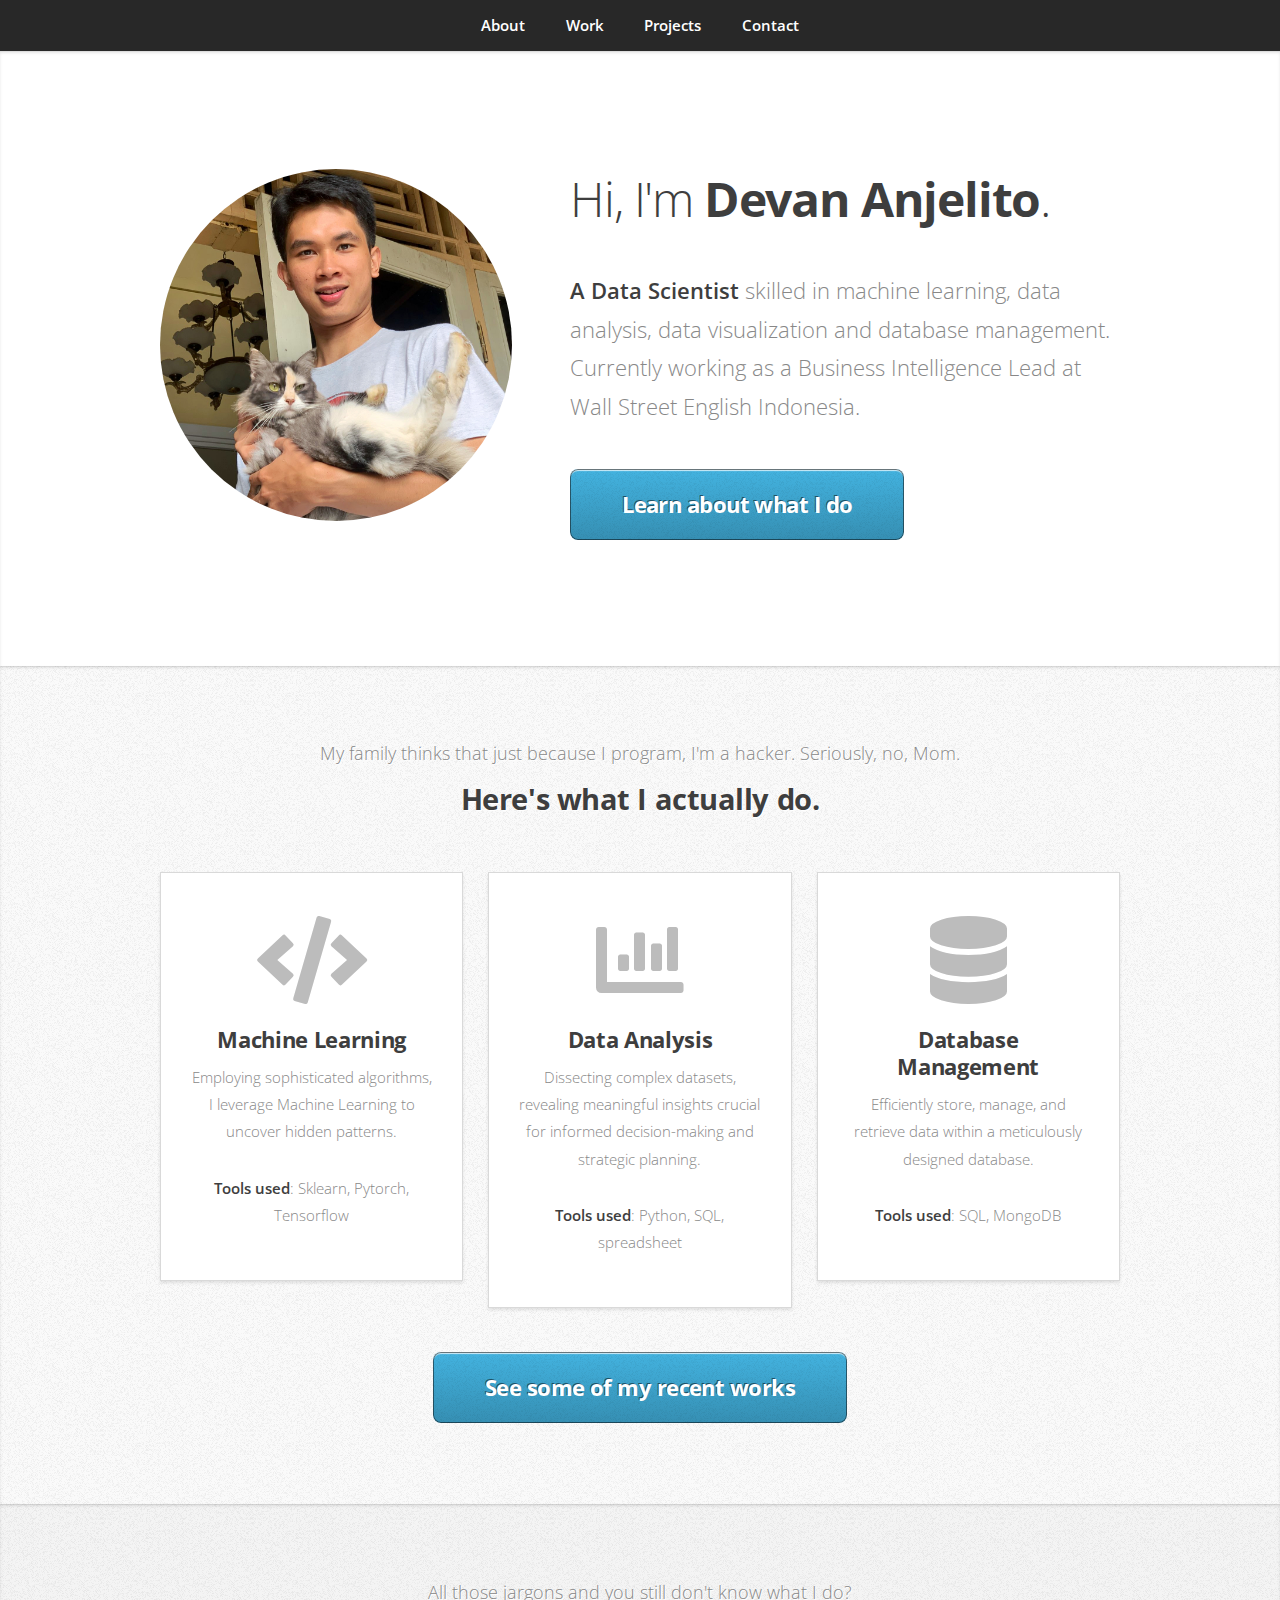
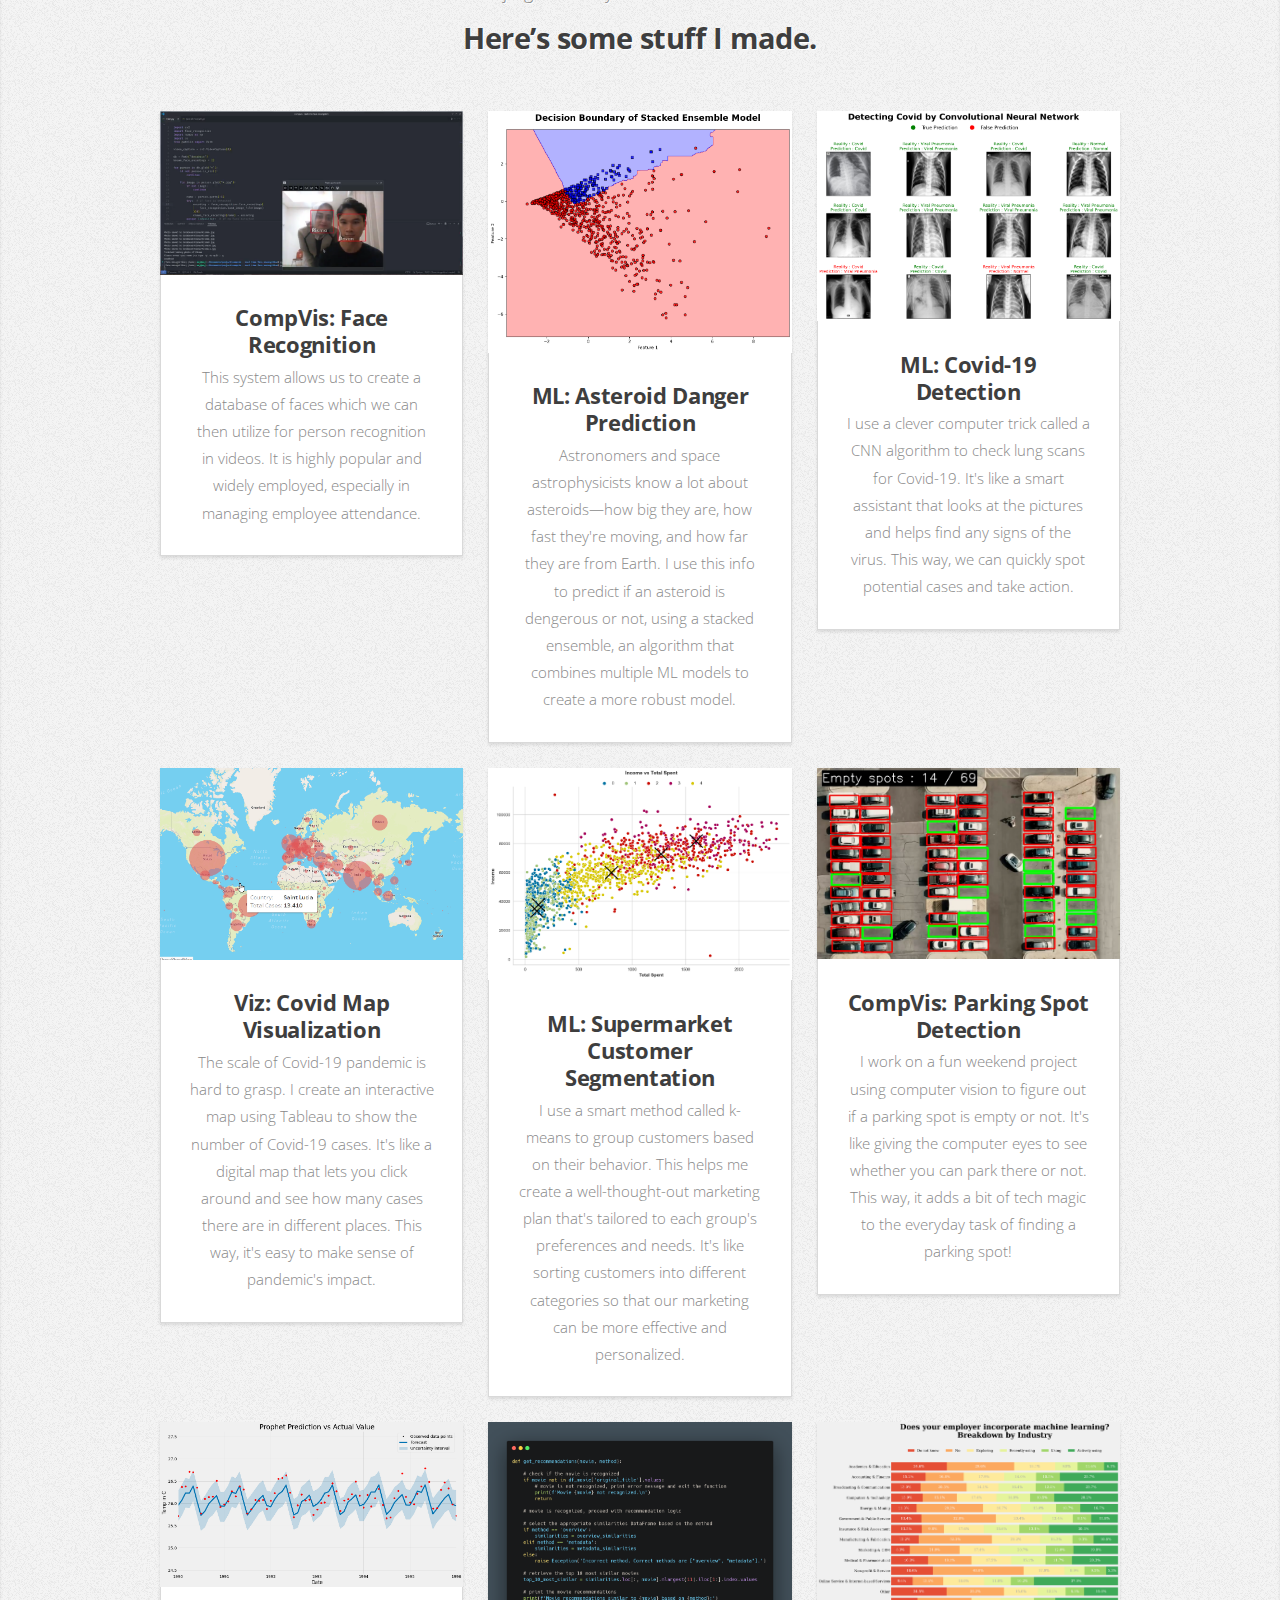
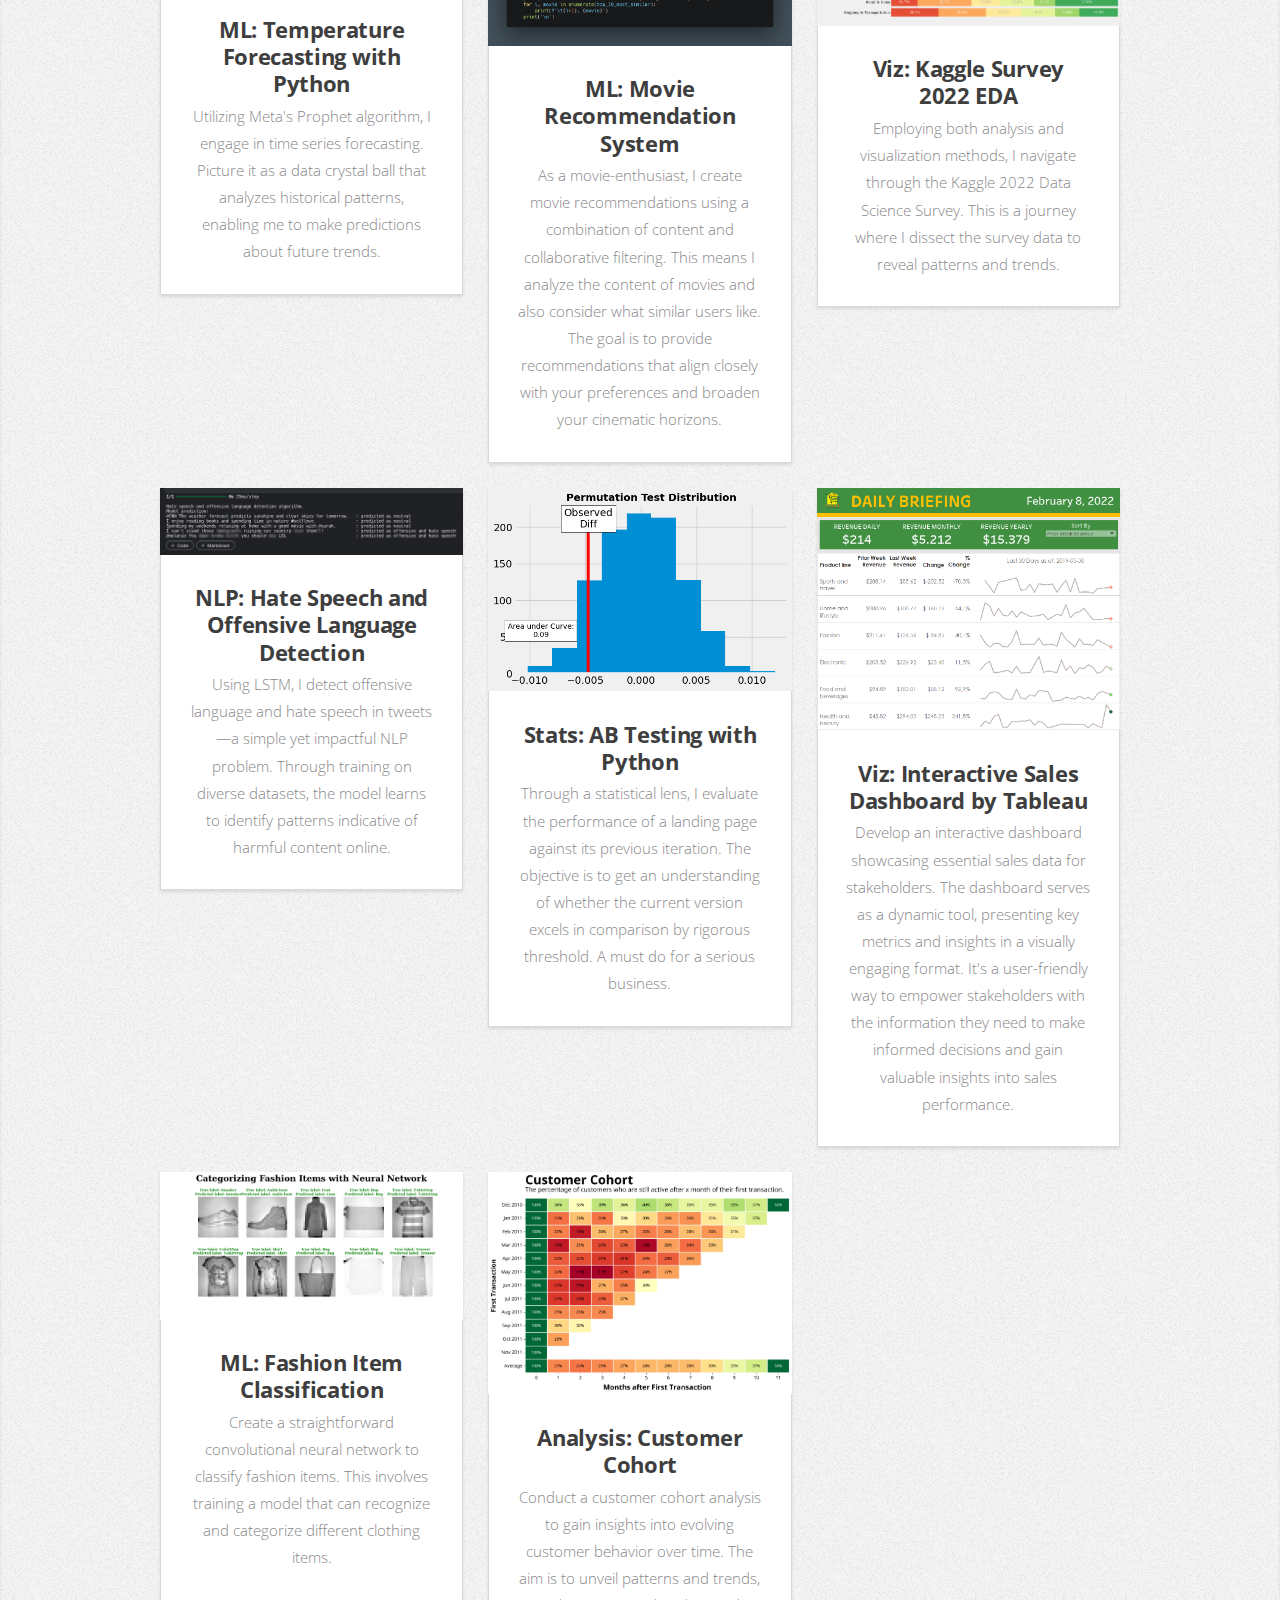
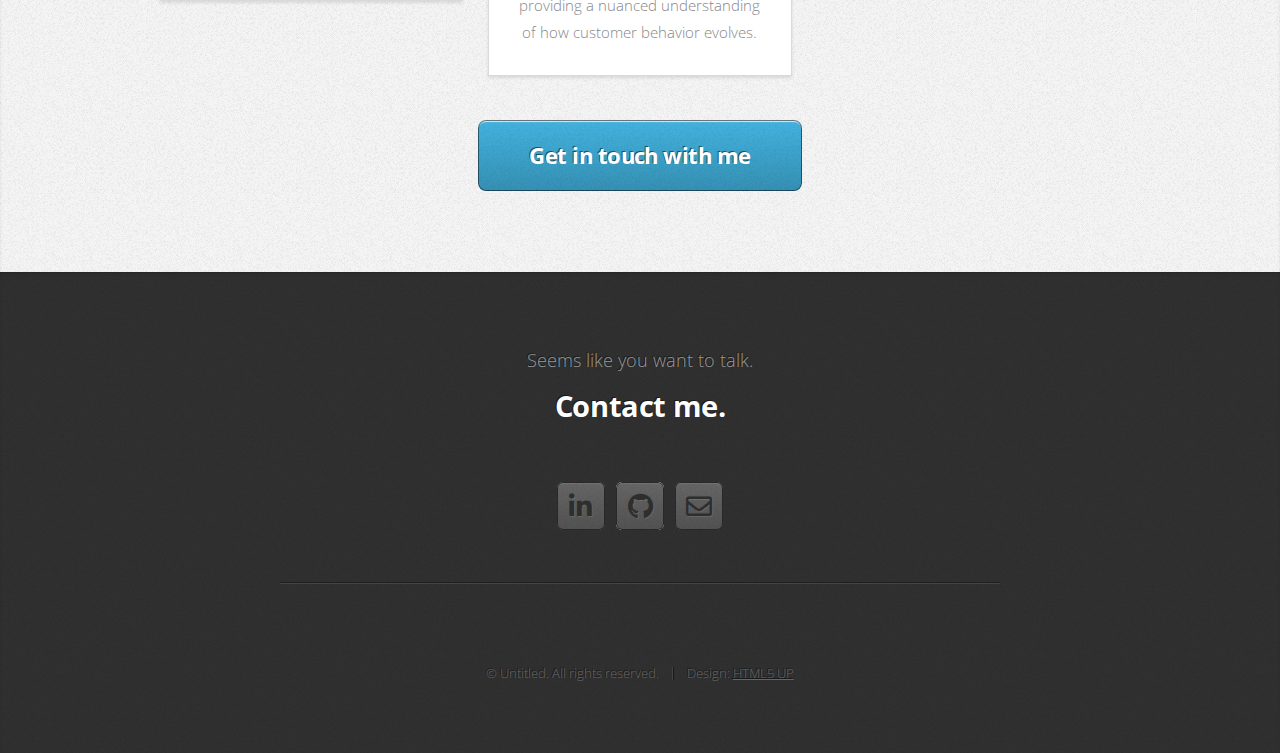
==== index.html @ 9e090311 "add current job" ====
<!DOCTYPE HTML>
<!--
	Miniport by HTML5 UP
	html5up.net | @ajlkn
	Free for personal and commercial use under the CCA 3.0 license (html5up.net/license)
-->
<html>
	<head>
		<title>Anjelito</title>
		<meta charset="utf-8" />
		<meta name="viewport" content="width=device-width, initial-scale=1, user-scalable=no" />
		<link rel="stylesheet" href="assets/css/main.css" />
	</head>
	<body class="is-preload">

		<!-- Nav -->
			<nav id="nav">
				<ul class="container">
					<li><a href="#top">About</a></li>
					<li><a href="#work">Work</a></li>
					<li><a href="#portfolio">Projects</a></li>
					<li><a href="#contact">Contact</a></li>
				</ul>
			</nav>

		<!-- Home -->
			<article id="top" class="wrapper style1">
				<div class="container">
					<div class="row">
						<!-- <div class="col-4 col-5-large col-12-medium">
							<span class="image fit"><img src="images/accents/pic00.jpg" alt="" /></span>
						</div> -->
						<div class="col-4 col-5-large col-12-medium">
							<span class="image fit">
								<img src="images/accents/main-2.jpeg" alt="" />
							</span>
						</div>
						<div class="col-8 col-7-large col-12-medium">
							<header>
								<h1>
									Hi, I'm <strong>Devan Anjelito</strong>.
								</h1>
							</header>
							<p>
								<strong>A Data Scientist</strong> skilled in machine learning, data analysis, data visualization and database management. Currently working as a Business Intelligence Lead at Wall Street English Indonesia.
							</p>
							<a href="#work" class="button large scrolly">Learn about what I do</a>
						</div>
					</div>
				</div>
			</article>

		<!-- Work -->
			<article id="work" class="wrapper style2">
				<div class="container">
					<header>
						<p>
							My family thinks that just because I program, I'm a hacker. Seriously, no, Mom.
						</p>
						<div style="margin-bottom: 20px;"></div> 
						<h2>Here's what I actually do.</h2>
					</header>
					<div class="row aln-center">
						<div class="col-4 col-6-medium col-12-small">
							<section class="box style1">
								<span class="icon solid featured fa-code"></span>
								<h3>Machine Learning</h3>
								<p>
									Employing sophisticated algorithms, I leverage Machine Learning to uncover hidden patterns.
								</p>
								<p>
									<strong>Tools used</strong>: Sklearn, Pytorch, Tensorflow
								</p>
							</section>
						</div>
						<div class="col-4 col-6-medium col-12-small">
							<section class="box style1">
								<span class="icon solid featured fa-chart-bar"></span>
								<h3>Data Analysis</h3>
								<p>
									Dissecting complex datasets, revealing meaningful insights crucial for informed decision-making and strategic planning.
								</p>
								<p>
									<strong>Tools used</strong>: Python, SQL, spreadsheet
								</p>
							</section>
						</div>
						<div class="col-4 col-6-medium col-12-small">
							<section class="box style1">
								<span class="icon solid featured fa-database"></span>
								<h3>Database Management</h3>
								<p>
									Efficiently store, manage, and retrieve data within a meticulously designed database.
								</p>
								<p>
									<strong>Tools used</strong>: SQL, MongoDB
								</p>
							</section>
						</div>
					</div>
					<footer>
						<a href="#portfolio" class="button large scrolly">See some of my recent works</a>
					</footer>
				</div>
			</article>

		<!-- Portfolio -->
			<article id="portfolio" class="wrapper style3">
				<div class="container">
					<header>
						<p>
							All those jargons and you still don't know what I do?
						</p>
						<div style="margin-bottom: 20px;"></div> 
						<h2>Here’s some stuff I made.</h2>
					</header>
					<div class="row">
						<!-- one project -->
						<div class="col-4 col-6-medium col-12-small">
							<article class="box style2">
								<a href="https://github.com/danjelito/real-time-face-recognition" class="image featured">
									<img src="images/projects/face_recognition.png" alt="" />
								</a>
								<h3>
									<a href="https://github.com/danjelito/real-time-face-recognition">
										CompVis: Face Recognition
									</a>
								</h3>
								<p>
									This system allows us to create a database of faces which we can then utilize for person recognition in videos. It is highly popular and widely employed, especially in managing employee attendance.
								</p>
							</article>
						</div>
						<!-- one project -->
						<div class="col-4 col-6-medium col-12-small">
							<article class="box style2">
								<a href="https://github.com/danjelito/classification-asteroid/tree/master" class="image featured">
									<img src="images/projects/asteroid.png" alt="" />
								</a>
								<h3>
									<a href="https://github.com/danjelito/classification-asteroid/tree/master">
										ML: Asteroid Danger Prediction
									</a>
								</h3>
								<p>
									Astronomers and space astrophysicists know a lot about asteroids—how big they are, how fast they're moving, and how far they are from Earth. I use this info to predict if an asteroid is dengerous or not, using a stacked ensemble, an algorithm that combines multiple ML models to create a more robust model.
								</p>
							</article>
						</div>
						<!-- one project -->
						<div class="col-4 col-6-medium col-12-small">
							<article class="box style2">
								<a href="https://www.kaggle.com/code/devananjelito/ml-covid-19-detection" class="image featured">
									<img src="images/projects/covid_detection.png" alt="" />
								</a>
								<h3>
									<a href="https://www.kaggle.com/code/devananjelito/ml-covid-19-detection">
										ML: Covid-19 Detection
									</a>
								</h3>
								<p>
									I use a clever computer trick called a CNN algorithm to check lung scans for Covid-19. It's like a smart assistant that looks at the pictures and helps find any signs of the virus. This way, we can quickly spot potential cases and take action.
								</p>
							</article>
						</div>
						<!-- one project -->
						<div class="col-4 col-6-medium col-12-small">
							<article class="box style2">
								<a href="https://public.tableau.com/app/profile/devan.anjelito/viz/Covid19Map_16409311669040/Dashboard2" class="image featured">
									<img src="images/projects/covid_map.png" alt="" />
								</a>
								<h3>
									<a href="https://public.tableau.com/app/profile/devan.anjelito/viz/Covid19Map_16409311669040/Dashboard2">
										Viz: Covid Map Visualization
									</a>
								</h3>
								<p>
									The scale of Covid-19 pandemic is hard to grasp. I create an interactive map using Tableau to show the number of Covid-19 cases. It's like a digital map that lets you click around and see how many cases there are in different places. This way, it's easy to make sense of pandemic's impact.
								</p>
							</article>
						</div>
						<!-- one project -->
						<div class="col-4 col-6-medium col-12-small">
							<article class="box style2">
								<a href="https://github.com/danjelito/segmentation_supermarket_customers" class="image featured">
									<img src="images/projects/customer_segment.png" alt="" />
								</a>
								<h3>
									<a href="https://github.com/danjelito/segmentation_supermarket_customers">
										ML: Supermarket Customer Segmentation
									</a>
								</h3>
								<p>
									I use a smart method called k-means to group customers based on their behavior. This helps me create a well-thought-out marketing plan that's tailored to each group's preferences and needs. It's like sorting customers into different categories so that our marketing can be more effective and personalized.
								</p>
							</article>
						</div>
						<!-- one project -->
						<div class="col-4 col-6-medium col-12-small">
							<article class="box style2">
								<a href="https://github.com/danjelito/compvis-parking-spot-detection" class="image featured">
									<img src="images/projects/parking.png" alt="" />
								</a>
								<h3>
									<a href="https://github.com/danjelito/compvis-parking-spot-detection">
										CompVis: Parking Spot Detection
									</a>
								</h3>
								<p>
									I work on a fun weekend project using computer vision to figure out if a parking spot is empty or not. It's like giving the computer eyes to see whether you can park there or not. This way, it adds a bit of tech magic to the everyday task of finding a parking spot!
								</p>
							</article>
						</div>
						<!-- one project -->
						<div class="col-4 col-6-medium col-12-small">
							<article class="box style2">
								<a href="https://www.kaggle.com/code/devananjelito/ml-temperature-prediction/notebook" class="image featured">
									<img src="images/projects/temp_prediction.png" alt="" />
								</a>
								<h3>
									<a href="https://www.kaggle.com/code/devananjelito/ml-temperature-prediction/notebook">
										ML: Temperature Forecasting with Python
									</a>
								</h3>
								<p>
									Utilizing Meta's Prophet algorithm, I engage in time series forecasting. Picture it as a data crystal ball that analyzes historical patterns, enabling me to make predictions about future trends.
								</p>
							</article>
						</div>
						<!-- one project -->
						<div class="col-4 col-6-medium col-12-small">
							<article class="box style2">
								<a href="https://www.kaggle.com/code/devananjelito/ml-movie-recommendation-sytem" class="image featured">
									<img src="images/projects/movie_recommendation.png" alt="" />
								</a>
								<h3>
									<a href="https://www.kaggle.com/code/devananjelito/ml-movie-recommendation-sytem">
										ML: Movie Recommendation System
									</a>
								</h3>
								<p>
									As a movie-enthusiast, I create movie recommendations using a combination of content and collaborative filtering. This means I analyze the content of movies and also consider what similar users like. The goal is to provide recommendations that align closely with your preferences and broaden your cinematic horizons.
								</p>
							</article>
						</div>
						<!-- one project -->
						<div class="col-4 col-6-medium col-12-small">
							<article class="box style2">
								<a href="https://www.kaggle.com/code/devananjelito/viz-kaggle-survey-2022/notebook" class="image featured">
									<img src="images/projects/ml_adoption.png" alt="" />
								</a>
								<h3>
									<a href="https://www.kaggle.com/code/devananjelito/viz-kaggle-survey-2022/notebook">
										Viz: Kaggle Survey 2022 EDA
									</a>
								</h3>
								<p>
									Employing both analysis and visualization methods, I navigate through the Kaggle 2022 Data Science Survey. This is a journey where I dissect the survey data to reveal patterns and trends.
								</p>
							</article>
						</div>
						<!-- one project -->
						<div class="col-4 col-6-medium col-12-small">
							<article class="box style2">
								<a href="https://www.kaggle.com/code/devananjelito/ml-hate-speech-detection" class="image featured">
									<img src="images/projects/hate_speech.png" alt="" />
								</a>
								<h3>
									<a href="https://www.kaggle.com/code/devananjelito/ml-hate-speech-detection">
										NLP: Hate Speech and Offensive Language Detection
									</a>
								</h3>
								<p>
									Using LSTM, I detect offensive language and hate speech in tweets—a simple yet impactful NLP problem. Through training on diverse datasets, the model learns to identify patterns indicative of harmful content online.
								</p>
							</article>
						</div>
						<!-- one project -->
						<div class="col-4 col-6-medium col-12-small">
							<article class="box style2">
								<a href="https://www.kaggle.com/code/devananjelito/ab-testing-webpage-conversion/notebook" class="image featured">
									<img src="images/projects/ab_testing.png" alt="" />
								</a>
								<h3>
									<a href="https://www.kaggle.com/code/devananjelito/ab-testing-webpage-conversion/notebook">
										Stats: AB Testing with Python
									</a>
								</h3>
								<p>
									Through a statistical lens, I evaluate the performance of a landing page against its previous iteration. The objective is to get an understanding of whether the current version excels in comparison by rigorous threshold. A must do for a serious business.
								</p>
							</article>
						</div>
						<!-- one project -->
						<div class="col-4 col-6-medium col-12-small">
							<article class="box style2">
								<a href="https://public.tableau.com/app/profile/devan.anjelito/viz/daily_dashboard_2/performance" class="image featured">
									<img src="images/projects/dashboard_supermarket_2.png" alt="" />
								</a>
								<h3>
									<a href="https://public.tableau.com/app/profile/devan.anjelito/viz/daily_dashboard_2/performance">
										Viz: Interactive Sales Dashboard by Tableau
									</a>
								</h3>
								<p>
									Develop an interactive dashboard showcasing essential sales data for stakeholders. The dashboard serves as a dynamic tool, presenting key metrics and insights in a visually engaging format. It's a user-friendly way to empower stakeholders with the information they need to make informed decisions and gain valuable insights into sales performance.
								</p>
							</article>
						</div>
						<!-- one project -->
						<div class="col-4 col-6-medium col-12-small">
							<article class="box style2">
								<a href="https://github.com/danjelito/nn-small-projects/blob/main/tabular_clf_fashion_mnist_pytorch.py" class="image featured">
									<img src="images/projects/fashion_mnist.png" alt="" />
								</a>
								<h3>
									<a href="https://github.com/danjelito/nn-small-projects/blob/main/tabular_clf_fashion_mnist_pytorch.py">
										ML: Fashion Item Classification
									</a>
								</h3>
								<p>
									Create a straightforward convolutional neural network to classify fashion items. This involves training a model that can recognize and categorize different clothing items.
								</p>
							</article>
						</div>
						<!-- one project -->
						<div class="col-4 col-6-medium col-12-small">
							<article class="box style2">
								<a href="https://github.com/danjelito/retail-customer-cohort" class="image featured">
									<img src="images/projects/cohort.png" alt="" />
								</a>
								<h3>
									<a href="https://github.com/danjelito/retail-customer-cohort">
										Analysis: Customer Cohort
									</a>
								</h3>
								<p>
									Conduct a customer cohort analysis to gain insights into evolving customer behavior over time. The aim is to unveil patterns and trends, providing a nuanced understanding of how customer behavior evolves.
								</p>
							</article>
						</div>

					</div>
					<footer>
						<!-- <p>Lorem ipsum dolor sit sapien vestibulum ipsum primis?</p> -->
						<a href="#contact" class="button large scrolly">Get in touch with me</a>
					</footer>
				</div>
			</article>

		<!-- Contact -->
			<article id="contact" class="wrapper style4">
				<div class="container medium">
					<header>
						<p>
							Seems like you want to talk.
						</p>
						<div style="margin-bottom: 20px;"></div> 
						<h2>Contact me.</h2>
					</header>
					<div class="row">
						<div class="col-12">
							<ul class="social">
								<li>
									<a href="https://www.linkedin.com/in/devan-anjelito/" class="icon brands fa-linkedin-in">
										<span class="label">LinkedIn</span>
									</a>
								</li>
								<li>
									<a href="https://github.com/danjelito" class="icon brands fa-github">
										<span class="label">Github</span>
									</a>
								</li>
								<li>
									<a href="mailto:anjelitodevan@gmail.com" class="icon fas fa-envelope">
										<span class="label">Email</span>
									</a>
								</li>
							</ul>
							<hr />
						</div>
					</div>
					<footer>
						<ul id="copyright">
							<li>&copy; Untitled. All rights reserved.</li><li>Design: <a href="http://html5up.net">HTML5 UP</a></li>
						</ul>
					</footer>
				</div>
			</article>

		<!-- Scripts -->
			<script src="assets/js/jquery.min.js"></script>
			<script src="assets/js/jquery.scrolly.min.js"></script>
			<script src="assets/js/browser.min.js"></script>
			<script src="assets/js/breakpoints.min.js"></script>
			<script src="assets/js/util.js"></script>
			<script src="assets/js/main.js"></script>

	</body>
</html>
---- assets/css/main.css ----
@import url("https://fonts.googleapis.com/css?family=Open+Sans:300,300italic,600,600italic,700");
@import url("fontawesome-all.min.css");

/*
	Miniport by HTML5 UP
	html5up.net | @ajlkn
	Free for personal and commercial use under the CCA 3.0 license (html5up.net/license)
*/

html, body, div, span, applet, object,
iframe, h1, h2, h3, h4, h5, h6, p, blockquote,
pre, a, abbr, acronym, address, big, cite,
code, del, dfn, em, img, ins, kbd, q, s, samp,
small, strike, strong, sub, sup, tt, var, b,
u, i, center, dl, dt, dd, ol, ul, li, fieldset,
form, label, legend, table, caption, tbody,
tfoot, thead, tr, th, td, article, aside,
canvas, details, embed, figure, figcaption,
footer, header, hgroup, menu, nav, output, ruby,
section, summary, time, mark, audio, video {
	margin: 0;
	padding: 0;
	border: 0;
	font-size: 100%;
	font: inherit;
	vertical-align: baseline;}

article, aside, details, figcaption, figure,
footer, header, hgroup, menu, nav, section {
	display: block;}

body {
	line-height: 1;
}

ol, ul {
	list-style: none;
}

blockquote, q {
	quotes: none;
}

	blockquote:before, blockquote:after, q:before, q:after {
		content: '';
		content: none;
	}

table {
	border-collapse: collapse;
	border-spacing: 0;
}

body {
	-webkit-text-size-adjust: none;
}

mark {
	background-color: transparent;
	color: inherit;
}

input::-moz-focus-inner {
	border: 0;
	padding: 0;
}

input, select, textarea {
	-moz-appearance: none;
	-webkit-appearance: none;
	-ms-appearance: none;
	appearance: none;
}

/* Basic */

	html {
		box-sizing: border-box;
	}

	*, *:before, *:after {
		box-sizing: inherit;
	}

	body {
		padding-top: 3.5em;
	}

		body.is-preload *, body.is-preload *:before, body.is-preload *:after {
			-moz-animation: none !important;
			-webkit-animation: none !important;
			-ms-animation: none !important;
			animation: none !important;
			-moz-transition: none !important;
			-webkit-transition: none !important;
			-ms-transition: none !important;
			transition: none !important;
		}

	body, input, textarea, select {
		font-family: 'Open Sans', sans-serif;
		line-height: 1.85em;
		color: #888;
		font-weight: 300;
		font-size: 13pt;
	}

	a {
		-moz-transition: color .2s ease-in-out;
		-webkit-transition: color .2s ease-in-out;
		-ms-transition: color .2s ease-in-out;
		transition: color .2s ease-in-out;
		color: #43B3E0;
		text-decoration: underline;
	}

		a:hover {
			color: #43bff0 !important;
		}

		a img {
			border: 0;
		}

	b, strong {
		font-weight: 600;
		color: #3e3e3e;
	}

	i, em {
		font-style: italic;
	}

	sub {
		position: relative;
		top: 0.5em;
		font-size: 0.8em;
	}

	sup {
		position: relative;
		top: -0.5em;
		font-size: 0.8em;
	}

	blockquote {
		border-left: solid 0.75em #eee;
		padding: 1em 0 1em 1.5em;
		font-style: italic;
	}

	h1, h2, h3, h4, h5, h6 {
		color: #3e3e3e;
		margin: 0 0 0.75em 0;
	}

	h1 a, h2 a, h3 a, h4 a, h5 a, h6 a {
		text-decoration: none;
		color: inherit;
	}

	h2, h3, h4, h5, h6 {
		font-weight: 700;
	}

	h1 {
		font-size: 3.25em;
		letter-spacing: -0.025em;
		font-weight: 300;
	}

		h1 strong {
			font-weight: 700;
		}

	h2 {
		font-size: 2em;
		letter-spacing: -0.015em;
	}

	h3 {
		font-size: 1.5em;
		letter-spacing: -0.015em;
	}

	em, i {
		font-style: italic;
	}

	br.clear {
		clear: both;
	}

	hr {
		border: 0;
		border-top: solid 1px #444;
		border-top-color: rgba(0, 0, 0, 0.35);
		box-shadow: 0px 1px 0px 0px rgba(255, 255, 255, 0.1);
		height: 1px;
		margin: 3em 0;
	}

	p, ul, ol, dl, table {
		margin-bottom: 2em;
	}

	header {
		margin: 0 0 3em 0;
	}

		header > p {
			font-size: 1.25em;
			margin: 0;
		}

	footer {
		margin: 3em 0 0 0;
	}

		footer > p {
			font-size: 1.25em;
		}

/* Container */

	.container {
		margin: 0 auto;
		max-width: calc(100% - 50px);
		width: 1200px;
	}

		.container.medium {
			width: 900px;
		}

		@media screen and (max-width: 1680px) {

			.container {
				width: 1200px;
			}

				.container.medium {
					width: 900px;
				}

		}

		@media screen and (max-width: 1280px) {

			.container {
				width: 960px;
			}

				.container.medium {
					width: 720px;
				}

		}

		@media screen and (max-width: 980px) {

			.container {
				width: 100%;
			}

				.container.medium {
					width: 75%;
				}

		}

		@media screen and (max-width: 736px) {

			.container {
				width: 100%;
				max-width: calc(100% - 30px);
			}

				.container.medium {
					width: 100%;
				}

		}

/* Row */

	.row {
		display: flex;
		flex-wrap: wrap;
		box-sizing: border-box;
		align-items: stretch;
	}

		.row > * {
			box-sizing: border-box;
		}

		.row.gtr-uniform > * > :last-child {
			margin-bottom: 0;
		}

		.row.aln-left {
			justify-content: flex-start;
		}

		.row.aln-center {
			justify-content: center;
		}

		.row.aln-right {
			justify-content: flex-end;
		}

		.row.aln-top {
			align-items: flex-start;
		}

		.row.aln-middle {
			align-items: center;
		}

		.row.aln-bottom {
			align-items: flex-end;
		}

		.row > .imp {
			order: -1;
		}

		.row > .col-1 {
			width: 8.33333%;
		}

		.row > .off-1 {
			margin-left: 8.33333%;
		}

		.row > .col-2 {
			width: 16.66667%;
		}

		.row > .off-2 {
			margin-left: 16.66667%;
		}

		.row > .col-3 {
			width: 25%;
		}

		.row > .off-3 {
			margin-left: 25%;
		}

		.row > .col-4 {
			width: 33.33333%;
		}

		.row > .off-4 {
			margin-left: 33.33333%;
		}

		.row > .col-5 {
			width: 41.66667%;
		}

		.row > .off-5 {
			margin-left: 41.66667%;
		}

		.row > .col-6 {
			width: 50%;
		}

		.row > .off-6 {
			margin-left: 50%;
		}

		.row > .col-7 {
			width: 58.33333%;
		}

		.row > .off-7 {
			margin-left: 58.33333%;
		}

		.row > .col-8 {
			width: 66.66667%;
		}

		.row > .off-8 {
			margin-left: 66.66667%;
		}

		.row > .col-9 {
			width: 75%;
		}

		.row > .off-9 {
			margin-left: 75%;
		}

		.row > .col-10 {
			width: 83.33333%;
		}

		.row > .off-10 {
			margin-left: 83.33333%;
		}

		.row > .col-11 {
			width: 91.66667%;
		}

		.row > .off-11 {
			margin-left: 91.66667%;
		}

		.row > .col-12 {
			width: 100%;
		}

		.row > .off-12 {
			margin-left: 100%;
		}

		.row.gtr-0 {
			margin-top: 0px;
			margin-left: 0px;
		}

			.row.gtr-0 > * {
				padding: 0px 0 0 0px;
			}

			.row.gtr-0.gtr-uniform {
				margin-top: 0px;
			}

				.row.gtr-0.gtr-uniform > * {
					padding-top: 0px;
				}

		.row.gtr-25 {
			margin-top: -6.25px;
			margin-left: -6.25px;
		}

			.row.gtr-25 > * {
				padding: 6.25px 0 0 6.25px;
			}

			.row.gtr-25.gtr-uniform {
				margin-top: -6.25px;
			}

				.row.gtr-25.gtr-uniform > * {
					padding-top: 6.25px;
				}

		.row.gtr-50 {
			margin-top: -12.5px;
			margin-left: -12.5px;
		}

			.row.gtr-50 > * {
				padding: 12.5px 0 0 12.5px;
			}

			.row.gtr-50.gtr-uniform {
				margin-top: -12.5px;
			}

				.row.gtr-50.gtr-uniform > * {
					padding-top: 12.5px;
				}

		.row {
			margin-top: -25px;
			margin-left: -25px;
		}

			.row > * {
				padding: 25px 0 0 25px;
			}

			.row.gtr-uniform {
				margin-top: -25px;
			}

				.row.gtr-uniform > * {
					padding-top: 25px;
				}

		.row.gtr-150 {
			margin-top: -37.5px;
			margin-left: -37.5px;
		}

			.row.gtr-150 > * {
				padding: 37.5px 0 0 37.5px;
			}

			.row.gtr-150.gtr-uniform {
				margin-top: -37.5px;
			}

				.row.gtr-150.gtr-uniform > * {
					padding-top: 37.5px;
				}

		.row.gtr-200 {
			margin-top: -50px;
			margin-left: -50px;
		}

			.row.gtr-200 > * {
				padding: 50px 0 0 50px;
			}

			.row.gtr-200.gtr-uniform {
				margin-top: -50px;
			}

				.row.gtr-200.gtr-uniform > * {
					padding-top: 50px;
				}

		@media screen and (max-width: 1680px) {

			.row {
				display: flex;
				flex-wrap: wrap;
				box-sizing: border-box;
				align-items: stretch;
			}

				.row > * {
					box-sizing: border-box;
				}

				.row.gtr-uniform > * > :last-child {
					margin-bottom: 0;
				}

				.row.aln-left {
					justify-content: flex-start;
				}

				.row.aln-center {
					justify-content: center;
				}

				.row.aln-right {
					justify-content: flex-end;
				}

				.row.aln-top {
					align-items: flex-start;
				}

				.row.aln-middle {
					align-items: center;
				}

				.row.aln-bottom {
					align-items: flex-end;
				}

				.row > .imp-xlarge {
					order: -1;
				}

				.row > .col-1-xlarge {
					width: 8.33333%;
				}

				.row > .off-1-xlarge {
					margin-left: 8.33333%;
				}

				.row > .col-2-xlarge {
					width: 16.66667%;
				}

				.row > .off-2-xlarge {
					margin-left: 16.66667%;
				}

				.row > .col-3-xlarge {
					width: 25%;
				}

				.row > .off-3-xlarge {
					margin-left: 25%;
				}

				.row > .col-4-xlarge {
					width: 33.33333%;
				}

				.row > .off-4-xlarge {
					margin-left: 33.33333%;
				}

				.row > .col-5-xlarge {
					width: 41.66667%;
				}

				.row > .off-5-xlarge {
					margin-left: 41.66667%;
				}

				.row > .col-6-xlarge {
					width: 50%;
				}

				.row > .off-6-xlarge {
					margin-left: 50%;
				}

				.row > .col-7-xlarge {
					width: 58.33333%;
				}

				.row > .off-7-xlarge {
					margin-left: 58.33333%;
				}

				.row > .col-8-xlarge {
					width: 66.66667%;
				}

				.row > .off-8-xlarge {
					margin-left: 66.66667%;
				}

				.row > .col-9-xlarge {
					width: 75%;
				}

				.row > .off-9-xlarge {
					margin-left: 75%;
				}

				.row > .col-10-xlarge {
					width: 83.33333%;
				}

				.row > .off-10-xlarge {
					margin-left: 83.33333%;
				}

				.row > .col-11-xlarge {
					width: 91.66667%;
				}

				.row > .off-11-xlarge {
					margin-left: 91.66667%;
				}

				.row > .col-12-xlarge {
					width: 100%;
				}

				.row > .off-12-xlarge {
					margin-left: 100%;
				}

				.row.gtr-0 {
					margin-top: 0px;
					margin-left: 0px;
				}

					.row.gtr-0 > * {
						padding: 0px 0 0 0px;
					}

					.row.gtr-0.gtr-uniform {
						margin-top: 0px;
					}

						.row.gtr-0.gtr-uniform > * {
							padding-top: 0px;
						}

				.row.gtr-25 {
					margin-top: -6.25px;
					margin-left: -6.25px;
				}

					.row.gtr-25 > * {
						padding: 6.25px 0 0 6.25px;
					}

					.row.gtr-25.gtr-uniform {
						margin-top: -6.25px;
					}

						.row.gtr-25.gtr-uniform > * {
							padding-top: 6.25px;
						}

				.row.gtr-50 {
					margin-top: -12.5px;
					margin-left: -12.5px;
				}

					.row.gtr-50 > * {
						padding: 12.5px 0 0 12.5px;
					}

					.row.gtr-50.gtr-uniform {
						margin-top: -12.5px;
					}

						.row.gtr-50.gtr-uniform > * {
							padding-top: 12.5px;
						}

				.row {
					margin-top: -25px;
					margin-left: -25px;
				}

					.row > * {
						padding: 25px 0 0 25px;
					}

					.row.gtr-uniform {
						margin-top: -25px;
					}

						.row.gtr-uniform > * {
							padding-top: 25px;
						}

				.row.gtr-150 {
					margin-top: -37.5px;
					margin-left: -37.5px;
				}

					.row.gtr-150 > * {
						padding: 37.5px 0 0 37.5px;
					}

					.row.gtr-150.gtr-uniform {
						margin-top: -37.5px;
					}

						.row.gtr-150.gtr-uniform > * {
							padding-top: 37.5px;
						}

				.row.gtr-200 {
					margin-top: -50px;
					margin-left: -50px;
				}

					.row.gtr-200 > * {
						padding: 50px 0 0 50px;
					}

					.row.gtr-200.gtr-uniform {
						margin-top: -50px;
					}

						.row.gtr-200.gtr-uniform > * {
							padding-top: 50px;
						}

		}

		@media screen and (max-width: 1280px) {

			.row {
				display: flex;
				flex-wrap: wrap;
				box-sizing: border-box;
				align-items: stretch;
			}

				.row > * {
					box-sizing: border-box;
				}

				.row.gtr-uniform > * > :last-child {
					margin-bottom: 0;
				}

				.row.aln-left {
					justify-content: flex-start;
				}

				.row.aln-center {
					justify-content: center;
				}

				.row.aln-right {
					justify-content: flex-end;
				}

				.row.aln-top {
					align-items: flex-start;
				}

				.row.aln-middle {
					align-items: center;
				}

				.row.aln-bottom {
					align-items: flex-end;
				}

				.row > .imp-large {
					order: -1;
				}

				.row > .col-1-large {
					width: 8.33333%;
				}

				.row > .off-1-large {
					margin-left: 8.33333%;
				}

				.row > .col-2-large {
					width: 16.66667%;
				}

				.row > .off-2-large {
					margin-left: 16.66667%;
				}

				.row > .col-3-large {
					width: 25%;
				}

				.row > .off-3-large {
					margin-left: 25%;
				}

				.row > .col-4-large {
					width: 33.33333%;
				}

				.row > .off-4-large {
					margin-left: 33.33333%;
				}

				.row > .col-5-large {
					width: 41.66667%;
				}

				.row > .off-5-large {
					margin-left: 41.66667%;
				}

				.row > .col-6-large {
					width: 50%;
				}

				.row > .off-6-large {
					margin-left: 50%;
				}

				.row > .col-7-large {
					width: 58.33333%;
				}

				.row > .off-7-large {
					margin-left: 58.33333%;
				}

				.row > .col-8-large {
					width: 66.66667%;
				}

				.row > .off-8-large {
					margin-left: 66.66667%;
				}

				.row > .col-9-large {
					width: 75%;
				}

				.row > .off-9-large {
					margin-left: 75%;
				}

				.row > .col-10-large {
					width: 83.33333%;
				}

				.row > .off-10-large {
					margin-left: 83.33333%;
				}

				.row > .col-11-large {
					width: 91.66667%;
				}

				.row > .off-11-large {
					margin-left: 91.66667%;
				}

				.row > .col-12-large {
					width: 100%;
				}

				.row > .off-12-large {
					margin-left: 100%;
				}

				.row.gtr-0 {
					margin-top: 0px;
					margin-left: 0px;
				}

					.row.gtr-0 > * {
						padding: 0px 0 0 0px;
					}

					.row.gtr-0.gtr-uniform {
						margin-top: 0px;
					}

						.row.gtr-0.gtr-uniform > * {
							padding-top: 0px;
						}

				.row.gtr-25 {
					margin-top: -6.25px;
					margin-left: -6.25px;
				}

					.row.gtr-25 > * {
						padding: 6.25px 0 0 6.25px;
					}

					.row.gtr-25.gtr-uniform {
						margin-top: -6.25px;
					}

						.row.gtr-25.gtr-uniform > * {
							padding-top: 6.25px;
						}

				.row.gtr-50 {
					margin-top: -12.5px;
					margin-left: -12.5px;
				}

					.row.gtr-50 > * {
						padding: 12.5px 0 0 12.5px;
					}

					.row.gtr-50.gtr-uniform {
						margin-top: -12.5px;
					}

						.row.gtr-50.gtr-uniform > * {
							padding-top: 12.5px;
						}

				.row {
					margin-top: -25px;
					margin-left: -25px;
				}

					.row > * {
						padding: 25px 0 0 25px;
					}

					.row.gtr-uniform {
						margin-top: -25px;
					}

						.row.gtr-uniform > * {
							padding-top: 25px;
						}

				.row.gtr-150 {
					margin-top: -37.5px;
					margin-left: -37.5px;
				}

					.row.gtr-150 > * {
						padding: 37.5px 0 0 37.5px;
					}

					.row.gtr-150.gtr-uniform {
						margin-top: -37.5px;
					}

						.row.gtr-150.gtr-uniform > * {
							padding-top: 37.5px;
						}

				.row.gtr-200 {
					margin-top: -50px;
					margin-left: -50px;
				}

					.row.gtr-200 > * {
						padding: 50px 0 0 50px;
					}

					.row.gtr-200.gtr-uniform {
						margin-top: -50px;
					}

						.row.gtr-200.gtr-uniform > * {
							padding-top: 50px;
						}

		}

		@media screen and (max-width: 980px) {

			.row {
				display: flex;
				flex-wrap: wrap;
				box-sizing: border-box;
				align-items: stretch;
			}

				.row > * {
					box-sizing: border-box;
				}

				.row.gtr-uniform > * > :last-child {
					margin-bottom: 0;
				}

				.row.aln-left {
					justify-content: flex-start;
				}

				.row.aln-center {
					justify-content: center;
				}

				.row.aln-right {
					justify-content: flex-end;
				}

				.row.aln-top {
					align-items: flex-start;
				}

				.row.aln-middle {
					align-items: center;
				}

				.row.aln-bottom {
					align-items: flex-end;
				}

				.row > .imp-medium {
					order: -1;
				}

				.row > .col-1-medium {
					width: 8.33333%;
				}

				.row > .off-1-medium {
					margin-left: 8.33333%;
				}

				.row > .col-2-medium {
					width: 16.66667%;
				}

				.row > .off-2-medium {
					margin-left: 16.66667%;
				}

				.row > .col-3-medium {
					width: 25%;
				}

				.row > .off-3-medium {
					margin-left: 25%;
				}

				.row > .col-4-medium {
					width: 33.33333%;
				}

				.row > .off-4-medium {
					margin-left: 33.33333%;
				}

				.row > .col-5-medium {
					width: 41.66667%;
				}

				.row > .off-5-medium {
					margin-left: 41.66667%;
				}

				.row > .col-6-medium {
					width: 50%;
				}

				.row > .off-6-medium {
					margin-left: 50%;
				}

				.row > .col-7-medium {
					width: 58.33333%;
				}

				.row > .off-7-medium {
					margin-left: 58.33333%;
				}

				.row > .col-8-medium {
					width: 66.66667%;
				}

				.row > .off-8-medium {
					margin-left: 66.66667%;
				}

				.row > .col-9-medium {
					width: 75%;
				}

				.row > .off-9-medium {
					margin-left: 75%;
				}

				.row > .col-10-medium {
					width: 83.33333%;
				}

				.row > .off-10-medium {
					margin-left: 83.33333%;
				}

				.row > .col-11-medium {
					width: 91.66667%;
				}

				.row > .off-11-medium {
					margin-left: 91.66667%;
				}

				.row > .col-12-medium {
					width: 100%;
				}

				.row > .off-12-medium {
					margin-left: 100%;
				}

				.row.gtr-0 {
					margin-top: 0px;
					margin-left: 0px;
				}

					.row.gtr-0 > * {
						padding: 0px 0 0 0px;
					}

					.row.gtr-0.gtr-uniform {
						margin-top: 0px;
					}

						.row.gtr-0.gtr-uniform > * {
							padding-top: 0px;
						}

				.row.gtr-25 {
					margin-top: -6.25px;
					margin-left: -6.25px;
				}

					.row.gtr-25 > * {
						padding: 6.25px 0 0 6.25px;
					}

					.row.gtr-25.gtr-uniform {
						margin-top: -6.25px;
					}

						.row.gtr-25.gtr-uniform > * {
							padding-top: 6.25px;
						}

				.row.gtr-50 {
					margin-top: -12.5px;
					margin-left: -12.5px;
				}

					.row.gtr-50 > * {
						padding: 12.5px 0 0 12.5px;
					}

					.row.gtr-50.gtr-uniform {
						margin-top: -12.5px;
					}

						.row.gtr-50.gtr-uniform > * {
							padding-top: 12.5px;
						}

				.row {
					margin-top: -25px;
					margin-left: -25px;
				}

					.row > * {
						padding: 25px 0 0 25px;
					}

					.row.gtr-uniform {
						margin-top: -25px;
					}

						.row.gtr-uniform > * {
							padding-top: 25px;
						}

				.row.gtr-150 {
					margin-top: -37.5px;
					margin-left: -37.5px;
				}

					.row.gtr-150 > * {
						padding: 37.5px 0 0 37.5px;
					}

					.row.gtr-150.gtr-uniform {
						margin-top: -37.5px;
					}

						.row.gtr-150.gtr-uniform > * {
							padding-top: 37.5px;
						}

				.row.gtr-200 {
					margin-top: -50px;
					margin-left: -50px;
				}

					.row.gtr-200 > * {
						padding: 50px 0 0 50px;
					}

					.row.gtr-200.gtr-uniform {
						margin-top: -50px;
					}

						.row.gtr-200.gtr-uniform > * {
							padding-top: 50px;
						}

		}

		@media screen and (max-width: 736px) {

			.row {
				display: flex;
				flex-wrap: wrap;
				box-sizing: border-box;
				align-items: stretch;
			}

				.row > * {
					box-sizing: border-box;
				}

				.row.gtr-uniform > * > :last-child {
					margin-bottom: 0;
				}

				.row.aln-left {
					justify-content: flex-start;
				}

				.row.aln-center {
					justify-content: center;
				}

				.row.aln-right {
					justify-content: flex-end;
				}

				.row.aln-top {
					align-items: flex-start;
				}

				.row.aln-middle {
					align-items: center;
				}

				.row.aln-bottom {
					align-items: flex-end;
				}

				.row > .imp-small {
					order: -1;
				}

				.row > .col-1-small {
					width: 8.33333%;
				}

				.row > .off-1-small {
					margin-left: 8.33333%;
				}

				.row > .col-2-small {
					width: 16.66667%;
				}

				.row > .off-2-small {
					margin-left: 16.66667%;
				}

				.row > .col-3-small {
					width: 25%;
				}

				.row > .off-3-small {
					margin-left: 25%;
				}

				.row > .col-4-small {
					width: 33.33333%;
				}

				.row > .off-4-small {
					margin-left: 33.33333%;
				}

				.row > .col-5-small {
					width: 41.66667%;
				}

				.row > .off-5-small {
					margin-left: 41.66667%;
				}

				.row > .col-6-small {
					width: 50%;
				}

				.row > .off-6-small {
					margin-left: 50%;
				}

				.row > .col-7-small {
					width: 58.33333%;
				}

				.row > .off-7-small {
					margin-left: 58.33333%;
				}

				.row > .col-8-small {
					width: 66.66667%;
				}

				.row > .off-8-small {
					margin-left: 66.66667%;
				}

				.row > .col-9-small {
					width: 75%;
				}

				.row > .off-9-small {
					margin-left: 75%;
				}

				.row > .col-10-small {
					width: 83.33333%;
				}

				.row > .off-10-small {
					margin-left: 83.33333%;
				}

				.row > .col-11-small {
					width: 91.66667%;
				}

				.row > .off-11-small {
					margin-left: 91.66667%;
				}

				.row > .col-12-small {
					width: 100%;
				}

				.row > .off-12-small {
					margin-left: 100%;
				}

				.row.gtr-0 {
					margin-top: 0px;
					margin-left: 0px;
				}

					.row.gtr-0 > * {
						padding: 0px 0 0 0px;
					}

					.row.gtr-0.gtr-uniform {
						margin-top: 0px;
					}

						.row.gtr-0.gtr-uniform > * {
							padding-top: 0px;
						}

				.row.gtr-25 {
					margin-top: -3.75px;
					margin-left: -3.75px;
				}

					.row.gtr-25 > * {
						padding: 3.75px 0 0 3.75px;
					}

					.row.gtr-25.gtr-uniform {
						margin-top: -3.75px;
					}

						.row.gtr-25.gtr-uniform > * {
							padding-top: 3.75px;
						}

				.row.gtr-50 {
					margin-top: -7.5px;
					margin-left: -7.5px;
				}

					.row.gtr-50 > * {
						padding: 7.5px 0 0 7.5px;
					}

					.row.gtr-50.gtr-uniform {
						margin-top: -7.5px;
					}

						.row.gtr-50.gtr-uniform > * {
							padding-top: 7.5px;
						}

				.row {
					margin-top: -15px;
					margin-left: -15px;
				}

					.row > * {
						padding: 15px 0 0 15px;
					}

					.row.gtr-uniform {
						margin-top: -15px;
					}

						.row.gtr-uniform > * {
							padding-top: 15px;
						}

				.row.gtr-150 {
					margin-top: -22.5px;
					margin-left: -22.5px;
				}

					.row.gtr-150 > * {
						padding: 22.5px 0 0 22.5px;
					}

					.row.gtr-150.gtr-uniform {
						margin-top: -22.5px;
					}

						.row.gtr-150.gtr-uniform > * {
							padding-top: 22.5px;
						}

				.row.gtr-200 {
					margin-top: -30px;
					margin-left: -30px;
				}

					.row.gtr-200 > * {
						padding: 30px 0 0 30px;
					}

					.row.gtr-200.gtr-uniform {
						margin-top: -30px;
					}

						.row.gtr-200.gtr-uniform > * {
							padding-top: 30px;
						}

		}

/* Form */

	form label {
		color: #3e3e3e;
		font-weight: 700;
		display: block;
		margin: 0 0 0.5em 0;
	}

	form input[type=text],
	form input[type=email],
	form input[type=password],
	form select,
	form textarea {
		-moz-transition: background .2s ease-in-out, box-shadow .2s ease-in-out;
		-webkit-transition: background .2s ease-in-out, box-shadow .2s ease-in-out;
		-ms-transition: background .2s ease-in-out, box-shadow .2s ease-in-out;
		transition: background .2s ease-in-out, box-shadow .2s ease-in-out;
		-webkit-appearance: none;
		display: block;
		border: 0;
		padding: 0.75em;
		font-size: 1em;
		border-radius: 8px;
		border: solid 1px #ddd;
		background: #fff;
		color: #bbb;
		box-shadow: inset 0px 2px 3px 1px rgba(0, 0, 0, 0.05), 0px 1px 0px 0px rgba(255, 255, 255, 0.025);
		width: 100%;
	}

		form input[type=text]:focus,
		form input[type=email]:focus,
		form input[type=password]:focus,
		form select:focus,
		form textarea:focus {
			background: #fafafa;
			box-shadow: inset 0px 2px 5px 0px rgba(0, 0, 0, 0.05), 0px 1px 0px 0px rgba(255, 255, 255, 0.025), inset 0px 0px 2px 1px #43bff0;
		}

	form textarea {
		height: 15em;
	}

	form .actions:last-child {
		margin-bottom: 0;
	}

	form ::-webkit-input-placeholder {
		color: #555 !important;
	}

	form :-moz-placeholder {
		color: #555 !important;
	}

	form ::-moz-placeholder {
		color: #555 !important;
	}

	form :-ms-input-placeholder {
		color: #555 !important;
	}

	form ::-moz-focus-inner {
		border: 0;
	}

/* Tables */

	table {
		width: 100%;
	}

		table.default {
			width: 100%;
		}

			table.default tr {
				border-top: solid 1px #eee;
			}

				table.default tr:first-child {
					border-top: 0;
				}

			table.default td {
				padding: 0.5em 1em 0.5em 1em;
			}

			table.default th {
				text-align: left;
				padding: 0.5em 1em 0.5em 1em;
				font-weight: 600;
				margin: 0 0 1em 0;
			}

			table.default thead {
				background: #4f4f4f;
				color: #fff;
			}

/* Section/Article */

	section, article {
		margin-bottom: 3em;
	}

	section > :last-child,
	article > :last-child,
	section:last-child,
	article:last-child {
		margin-bottom: 0;
	}

/* Image */

	.image {
		display: inline-block;
		position: relative;
	}	

		.image img {
			display: block;
			width: 100%;
		}

		.image.fit {
			display: block;
			width: 100%;
		}

		.image.featured {
			display: block;
			width: 100%;
			margin: 0 0 2em 0;
		}

		.image.left {
			float: left;
			margin: 0 2em 2em 0;
		}

		.image.centered {
			display: block;
			margin: 0 0 2em 0;
		}

			.image.centered img {
				margin: 0 auto;
				width: auto;
			}

/* Button */

	input[type="button"],
	input[type="submit"],
	input[type="reset"],
	button,
	.button {
		background-image: url("images/bg.png"), -moz-linear-gradient(top, rgba(0, 0, 0, 0), rgba(0, 0, 0, 0.2));
		background-image: url("images/bg.png"), -webkit-linear-gradient(top, rgba(0, 0, 0, 0), rgba(0, 0, 0, 0.2));
		background-image: url("images/bg.png"), -ms-linear-gradient(top, rgba(0, 0, 0, 0), rgba(0, 0, 0, 0.2));
		background-image: url("images/bg.png"), linear-gradient(top, rgba(0, 0, 0, 0), rgba(0, 0, 0, 0.2));
		-moz-transition: background-color .2s ease-in-out;
		-webkit-transition: background-color .2s ease-in-out;
		-ms-transition: background-color .2s ease-in-out;
		transition: background-color .2s ease-in-out;
		-webkit-appearance: none;
		position: relative;
		display: inline-block;
		color: #fff !important;
		text-decoration: none;
		font-weight: 700;
		border: 0;
		outline: 0;
		cursor: pointer;
		border-radius: 8px;
		text-shadow: -1px -1px 0.5px rgba(0, 0, 0, 0.5);
		overflow: hidden;
		box-shadow: inset 0px 0px 0px 1px rgba(0, 0, 0, 0.5), inset 0px 2px 1px 0px rgba(255, 255, 255, 0.75);
		background-color: #43B3E0;
		padding: 1em 2.35em 1em 2.35em;
		font-size: 1.1em;
		max-width: 24em;
	}

		input[type="button"]:hover,
		input[type="submit"]:hover,
		input[type="reset"]:hover,
		button:hover,
		.button:hover {
			background-color: #43bff0;
			color: #fff !important;
		}

		input[type="button"]:active,
		input[type="submit"]:active,
		input[type="reset"]:active,
		button:active,
		.button:active {
			background-color: #3BA8D3;
			top: 1px;
		}

		input[type="button"].large,
		input[type="submit"].large,
		input[type="reset"].large,
		button.large,
		.button.large {
			font-size: 1.5em;
			letter-spacing: -0.025em;
		}

		input[type="button"].alt,
		input[type="submit"].alt,
		input[type="reset"].alt,
		button.alt,
		.button.alt {
			background-color: #444;
			box-shadow: inset 0px 0px 0px 1px #242424, inset 0px 2px 1px 0px rgba(255, 255, 255, 0.2);
		}

			input[type="button"].alt:hover,
			input[type="submit"].alt:hover,
			input[type="reset"].alt:hover,
			button.alt:hover,
			.button.alt:hover {
				background-color: #4f4f4f;
				color: #fff !important;
			}

			input[type="button"].alt:active,
			input[type="submit"].alt:active,
			input[type="reset"].alt:active,
			button.alt:active,
			.button.alt:active {
				background-color: #3f3f3f;
			}

/* List */

	ul {
		list-style: disc;
		padding-left: 1em;
	}

		ul li {
			padding-left: 0.5em;
		}

	ol {
		list-style: decimal;
		padding-left: 1.25em;
	}

		ol li {
			padding-left: 0.25em;
		}

/* Social */

	ul.social {
		cursor: default;
		margin: 0;
		list-style: none;
		padding-left: 0;
	}

		ul.social li {
			position: relative;
			display: inline-block;
			margin: 0.25em;
			top: 0;
			padding-left: 0;
		}

			ul.social li a {
				-moz-transition: top .2s ease-in-out;
				-webkit-transition: top .2s ease-in-out;
				-ms-transition: top .2s ease-in-out;
				transition: top .2s ease-in-out;
				display: block;
				width: 48px;
				height: 48px;
				border-radius: 6px;
				top: 0;
				position: relative;
			}

				ul.social li a:before {
					background-image: url("images/bg.png"), -moz-linear-gradient(top, rgba(0, 0, 0, 0), rgba(0, 0, 0, 0.2));
					background-image: url("images/bg.png"), -webkit-linear-gradient(top, rgba(0, 0, 0, 0), rgba(0, 0, 0, 0.2));
					background-image: url("images/bg.png"), -ms-linear-gradient(top, rgba(0, 0, 0, 0), rgba(0, 0, 0, 0.2));
					background-image: url("images/bg.png"), linear-gradient(top, rgba(0, 0, 0, 0), rgba(0, 0, 0, 0.2));
					-moz-transition: background-color .2s ease-in-out;
					-webkit-transition: background-color .2s ease-in-out;
					-ms-transition: background-color .2s ease-in-out;
					transition: background-color .2s ease-in-out;
					background-color: #666666;
					border-radius: 6px;
					box-shadow: inset 0px 0px 0px 1px #282828, inset 0px 2px 1px 0px rgba(255, 255, 255, 0.1);
					color: #2E2E2E !important;
					display: block;
					font-size: 26px;
					height: 48px;
					line-height: 48px;
					text-align: center;
					outline: 0;
					overflow: hidden;
					text-shadow: 1px 1px 0px rgba(255, 255, 255, 0.1);
					width: 48px;
				}

				ul.social li a.fa-twitter {
					background-color: #2DAAE4;
				}

				ul.social li a.fa-facebook-f {
					background-color: #3C5A98;
				}

				ul.social li a.fa-dribbble {
					background-color: #C4376B;
				}

				ul.social li a.fa-linkedin-in {
					background-color: #006599;
				}

				ul.social li a.fa-tumblr {
					background-color: #51718A;
				}

				ul.social li a.fa-google-plus {
					background-color: #DA2713;
				}

				ul.social li a.fa-github {
					background-color: #FAFAFA;
				}

				ul.social li a.fa-rss {
					background-color: #F2600B;
				}

				ul.social li a.fa-instagram {
					background-color: #E0D7C8;
				}

				ul.social li a.fa-foursquare {
					background-color: #39A3D4;
				}

				ul.social li a.fa-skype {
					background-color: #10BEF1;
				}

				ul.social li a.fa-soundcloud {
					background-color: #FE5419;
				}

				ul.social li a.fa-youtube {
					background-color: #BF2E25;
				}

				ul.social li a.fa-blogger {
					background-color: #FF6501;
				}

				ul.social li a.fa-flickr {
					background-color: #0062DB;
				}

				ul.social li a.fa-vimeo {
					background-color: #4C8AB0;
				}

				ul.social li a:hover {
					top: -5px;
				}

					ul.social li a:hover:before {
						background-color: transparent;
					}

/* Actions */

	ul.actions {
		list-style: none;
		padding-left: 0;
	}

		ul.actions li {
			display: inline-block;
			margin: 0 0 0 1em;
			padding-left: 0;
		}

			ul.actions li:first-child {
				margin-left: 0;
			}

/* Box */

	.box {
		background: #fff;
		box-shadow: inset 0px 0px 0px 1px rgba(0, 0, 0, 0.15), 0px 2px 3px 0px rgba(0, 0, 0, 0.1);
		text-align: center;
		padding: 2em;
	}

		.box.style1 {
			padding: 3em 2em 3.5em 2em;
		}

			.box.style1 h3 {
				margin-bottom: 0.5em;
			}

		.box.style2 h3 {
			margin-bottom: 0.25em;
		}

		.box.style2 .image {
			position: relative;
			left: 2em;
			top: 2em;
			margin: -4em 0 4em -4em;
			width: auto;
		}

/* Icons */

	.icon {
		text-decoration: none;
		text-decoration: none;
	}

		.icon:before {
			-moz-osx-font-smoothing: grayscale;
			-webkit-font-smoothing: antialiased;
			display: inline-block;
			font-style: normal;
			font-variant: normal;
			text-rendering: auto;
			line-height: 1;
			text-transform: none !important;
			font-family: 'Font Awesome 5 Free';
			font-weight: 400;
		}

		.icon:before {
			font-size: 1.25em;
		}

		.icon > .label {
			display: none;
		}

		.icon.solid:before {
			font-weight: 900;
		}

		.icon.brands:before {
			font-family: 'Font Awesome 5 Brands';
		}

		.icon.featured {
			color: #bcbcbc;
			display: block;
			margin: 0 0 1.5em 0;
			cursor: default;
		}

			.icon.featured:before {
				font-size: 6em;
			}

/* Wrappers */

	.wrapper {
		background-image: url("images/bg.png");
		box-shadow: inset 0px 1px 0px 0px rgba(0, 0, 0, 0.05), inset 0px 2px 3px 0px rgba(0, 0, 0, 0.1);
		padding: 8em 0 8em 0;
		text-align: center;
	}

		.wrapper.style1 {
			background-image: none;
			background-color: #fff;
		}

		.wrapper.style2 {
			background-color: #fafafa;
			text-shadow: 1px 1px 0px #fff;
		}

		.wrapper.style3 {
			background-color: #f4f4f4;
			text-shadow: 1px 1px 0px #fff;
		}

		.wrapper.style4 {
			background-color: #303030;
			color: #999;
			text-shadow: -1px -1px 0px #181818;
		}

			.wrapper.style4 h1, .wrapper.style4 h2, .wrapper.style4 h3, .wrapper.style4 h4, .wrapper.style4 h5, .wrapper.style4 h6 {
				color: #fff;
			}

			.wrapper.style4 form input[type=text],
			.wrapper.style4 form input[type=password],
			.wrapper.style4 form select,
			.wrapper.style4 form textarea {
				border: none;
				background: #282828;
			}

				.wrapper.style4 form input[type=text]:focus,
				.wrapper.style4 form input[type=password]:focus,
				.wrapper.style4 form select:focus,
				.wrapper.style4 form textarea:focus {
					background: #252525;
				}

/* Nav */

	#nav {
		background-color: #282828;
		text-align: center;
		position: fixed;
		left: 0;
		top: 0;
		width: 100%;
		z-index: 10000;
		cursor: default;
		height: 3.5em;
		line-height: 3.5em;
	}

		#nav ul {
			margin-bottom: 0;
			list-style: none;
			padding-left: 0;
		}

		#nav li {
			display: inline-block;
			padding-left: 0;
		}

		#nav a {
			-moz-transition: background-color .2s ease-in-out;
			-webkit-transition: background-color .2s ease-in-out;
			-ms-transition: background-color .2s ease-in-out;
			transition: background-color .2s ease-in-out;
			position: relative;
			display: block;
			color: #fff;
			text-decoration: none;
			outline: 0;
			font-weight: 600;
			border-radius: 8px;
			color: #fff;
			height: 2.5em;
			line-height: 2.5em;
			padding: 0 1.25em;
		}

			#nav a:hover {
				color: #fff !important;
				background: #383838;
			}

			#nav a.active {
				background: #484848;
			}

				#nav a.active:before {
					content: '';
					display: block;
					position: absolute;
					bottom: -0.6em;
					left: 50%;
					margin-left: -0.75em;
					border-left: solid 0.75em transparent;
					border-right: solid 0.75em transparent;
					border-top: solid 0.6em #282828;
				}

/* Articles */

	body > article {
		margin-bottom: 0;
	}

	#top {
		padding: 10em 0 10em 0;
		text-align: left;
	}

		#top .image {
			border-radius: 100%;
			width: 20em;
			height: 20em;
			margin: 0;
		}

			#top .image img {
				border-radius: 100%;
			}

		#top h1 {
			margin-top: 0.35em;
		}

		#top p {
			font-size: 1.5em;
			line-height: 1.75em;
		}

			#top p a {
				color: inherit;
			}

	#contact footer {
		font-size: 0.9em;
	}

/* Copyright */

	#copyright {
		color: #666;
		font-size: 1em;
		line-height: 1em;
		list-style: none;
		padding-left: 0;
		margin-bottom: 0;
	}

		#copyright li {
			display: inline-block;
			border-left: solid 1px rgba(0, 0, 0, 0.5);
			box-shadow: -1px 0px 0px 0px rgba(255, 255, 255, 0.1);
			padding: 0 0 0 1em;
			margin: 0 0 0 1em;
		}

			#copyright li:first-child {
				border: 0;
				box-shadow: none;
				padding-left: 0;
				margin-left: 0;
			}

		#copyright a {
			-moz-transition: color .2s ease-in-out;
			-webkit-transition: color .2s ease-in-out;
			-ms-transition: color .2s ease-in-out;
			transition: color .2s ease-in-out;
			color: inherit;
		}

			#copyright a:hover {
				color: #777;
			}

/* Large */

	@media screen and (max-width: 1280px) {

		/* Basic */

			body {
				font-size: 11pt;
			}

			input, textarea, select {
				font-size: 11pt;
			}

			header {
				margin: 0 0 4em 0;
			}

		/* Wrappers */

			.wrapper {
				padding: 5em 0 5em 0;
				text-align: center;
			}

				.wrapper.style4 .row-special {
					margin: 2em 0 0 0;
					padding: 2em 0 2em 0;
				}

		/* Articles */

			#top {
				padding: 8em 0;
			}

				#top .image {
					width: 24em;
					height: 24em;
					margin: 0;
				}

	}

/* Medium */

	@media screen and (max-width: 980px) {

		/* Articles */

			#top {
				text-align: center;
				padding: 5em 0;
			}

				#top .image {
					margin: 0 auto 2em auto;
				}

	}

/* Small */

	@media screen and (max-width: 736px) {

		/* Basic */

			body {
				padding-top: 44px;
			}

			body, input, textarea, select {
				line-height: 1.75em;
				font-size: 10pt;
				letter-spacing: 0;
			}

			h1, h2, h3, h4, h5, h6 {
				font-size: 1.25em;
				margin: 0 0 0.4em 0;
			}

			h1 {
				font-size: 2.25em;
				line-height: 1.25em;
			}

			header {
				margin: 0 0 2em 0;
			}

				header > p {
					font-size: 1.25em;
				}

			footer {
				margin: 2.5em 0 0 0;
			}

				footer > p {
					font-size: 1.25em;
				}

			hr {
				margin: 1.5em 0 2em 0;
			}

		/* Section/Article */

			section, article {
				clear: both;
			}

		/* Button */

			input[type="button"],
			input[type="submit"],
			input[type="reset"],
			button,
			.button {
				text-align: center;
				font-size: 1.2em;
				width: 100%;
				padding: 1em 0 1em 0;
			}

				input[type="button"].large,
				input[type="submit"].large,
				input[type="reset"].large,
				button.large,
				.button.large {
					font-size: 1.2em;
					letter-spacing: 0;
				}

		/* Social */

			ul.social {
				padding: 1em 0.5em 0 0.5em;
			}

				ul.social li {
					margin: 0.5em 0.5em 0.5em 0.5em;
				}

					ul.social li a {
						top: 0 !important;
					}

						ul.social li a:before {
							background-color: transparent !important;
						}

		/* Actions */

			ul.actions {
				margin: 0;
			}

				ul.actions li {
					display: block;
					margin: 15px 0 0 0;
				}

					ul.actions li:first-child {
						margin-top: 0;
					}

		/* Box */

			.box {
				padding: 30px 20px 30px 20px;
				margin: 0 0 20px 0 !important;
			}

				.box h3 {
					margin-bottom: 0.25em;
				}

				.box .image.centered {
					margin-bottom: 1em;
				}

				.box .image.featured {
					position: relative;
					left: 20px;
					top: 20px;
					margin: -50px 0 50px -40px;
					width: auto;
				}

				.box.style1 {
					max-width: 32em;
					margin-left: auto !important;
					margin-right: auto !important;
				}

				.box.style2 {
					max-width: 32em;
					margin-left: auto !important;
					margin-right: auto !important;
				}

		/* Wrappers */

			.wrapper {
				padding: 3em 0;
				text-align: center;
			}

		/* Nav */

			#nav {
				height: 44px;
				line-height: 44px;
			}

				#nav a {
					padding: 0 0.75em;
					height: inherit;
					line-height: inherit;
					border-radius: 0;
				}

					#nav a:hover {
						background-color: transparent;
					}

		/* Articles */

			#top {
				padding: 3em 0;
			}

				#top .image {
					width: 15em;
					height: 15em;
					margin-bottom: 0;
				}

				#top p {
					font-size: 1em;
				}

			#contact footer {
				margin: 0;
			}

		/* Copyright */

			#copyright {
				font-size: 1em;
				margin: 0;
			}

				#copyright li {
					display: block;
					margin: 1em 0 0 0;
					padding: 0;
					box-shadow: none;
					border-left: 0;
				}

					#copyright li:first-child {
						margin-top: 0;
					}

	}
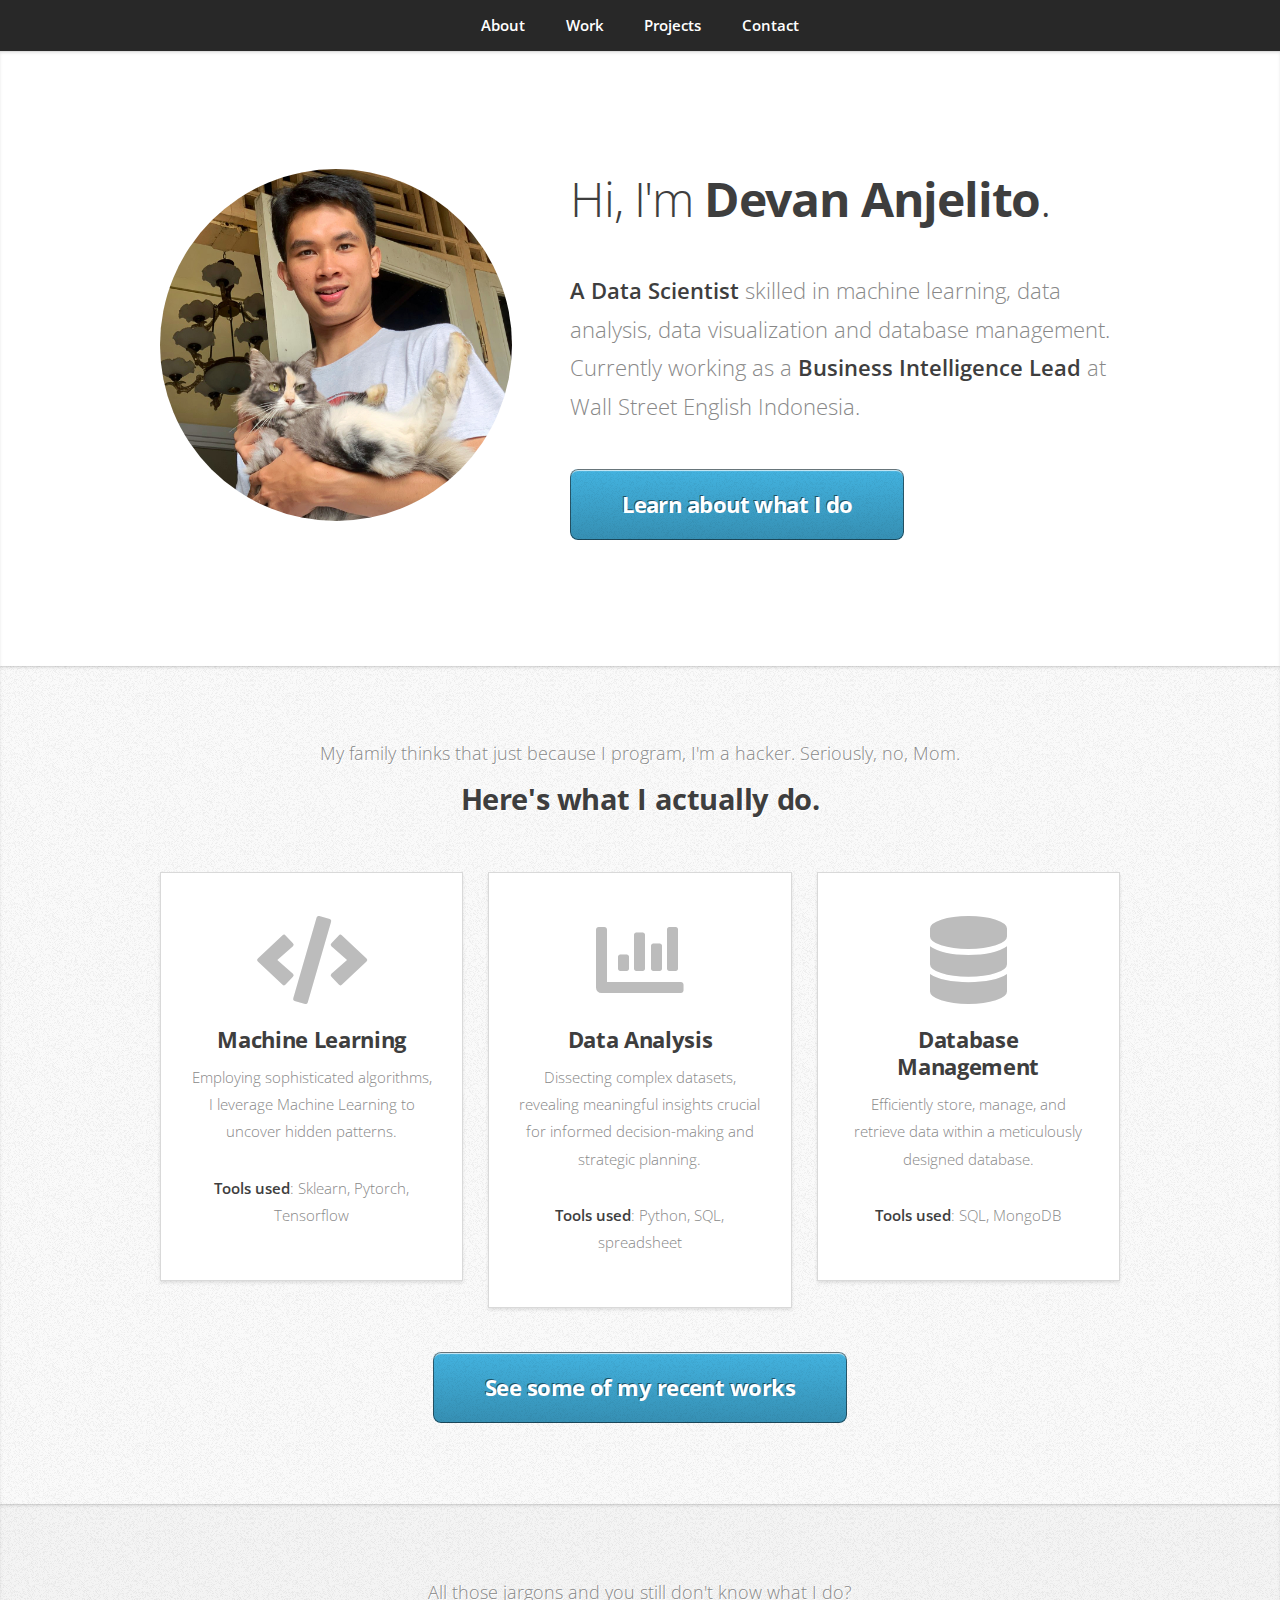
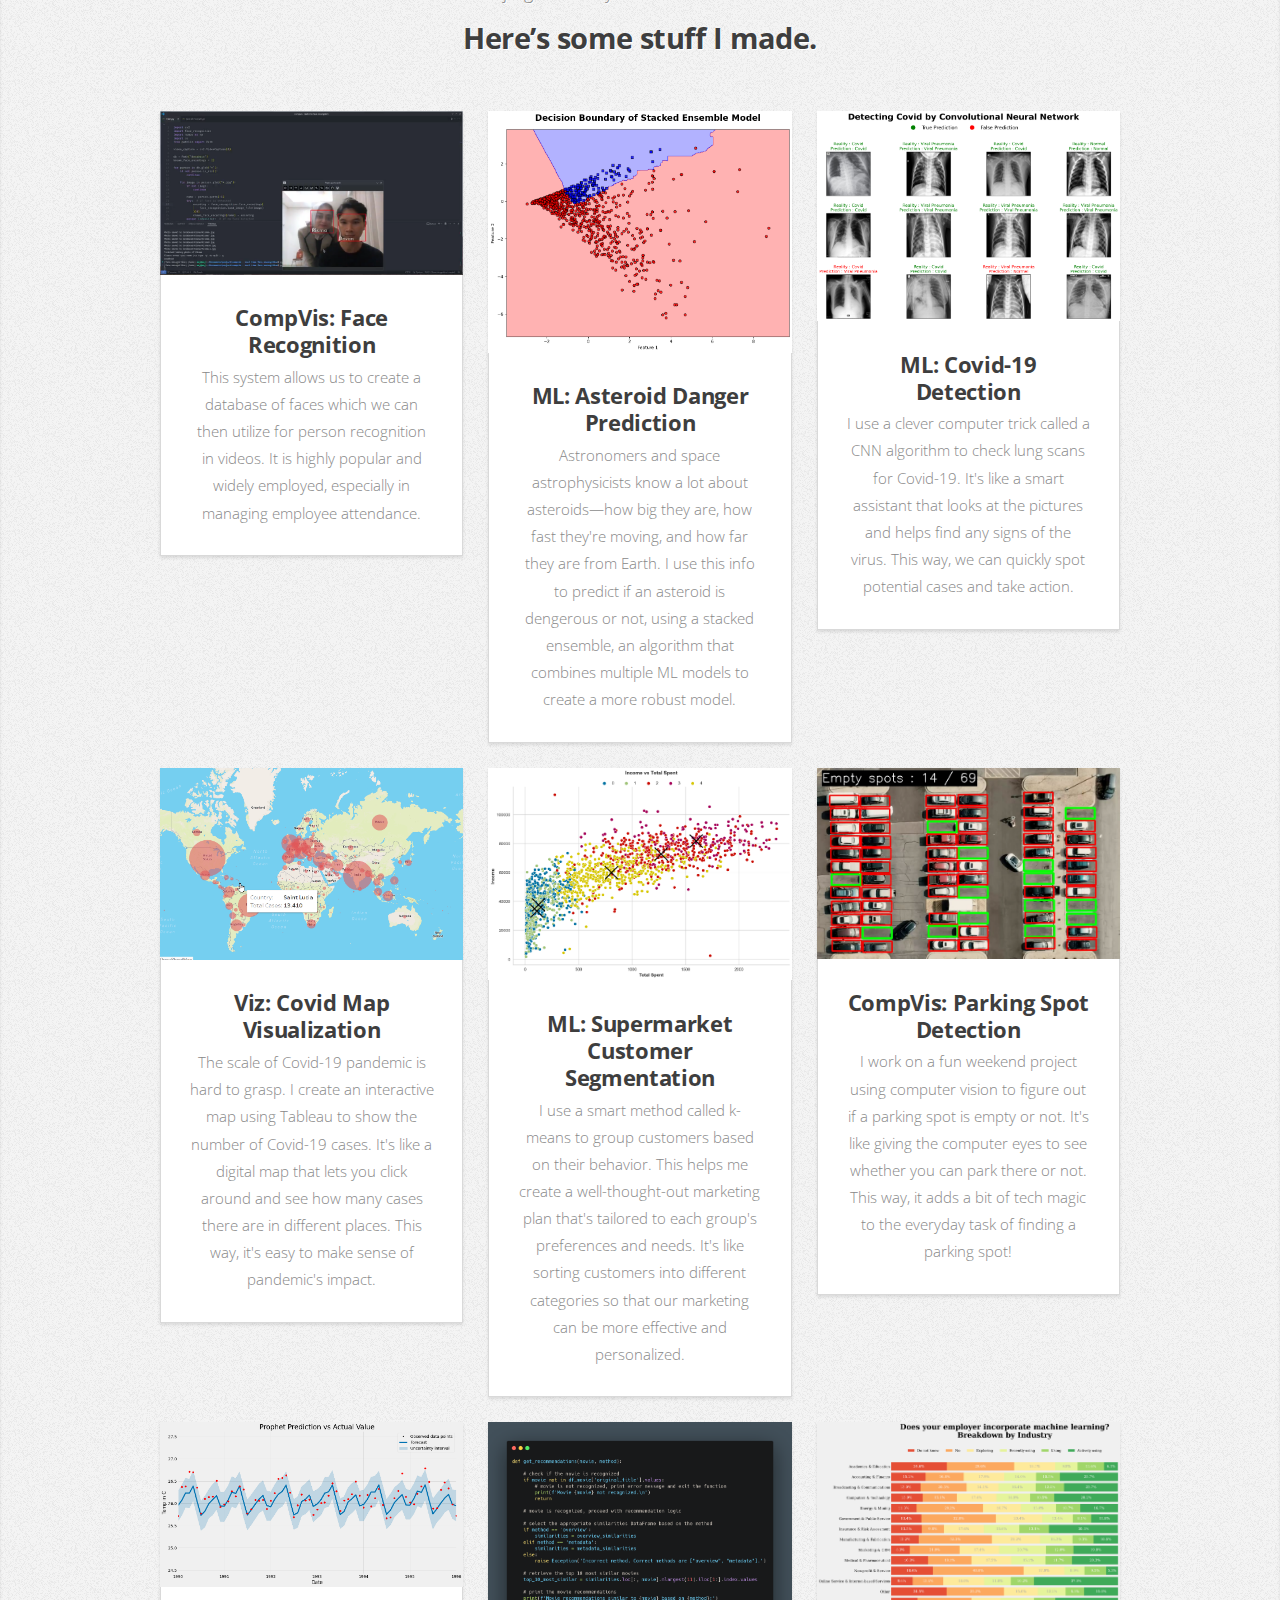
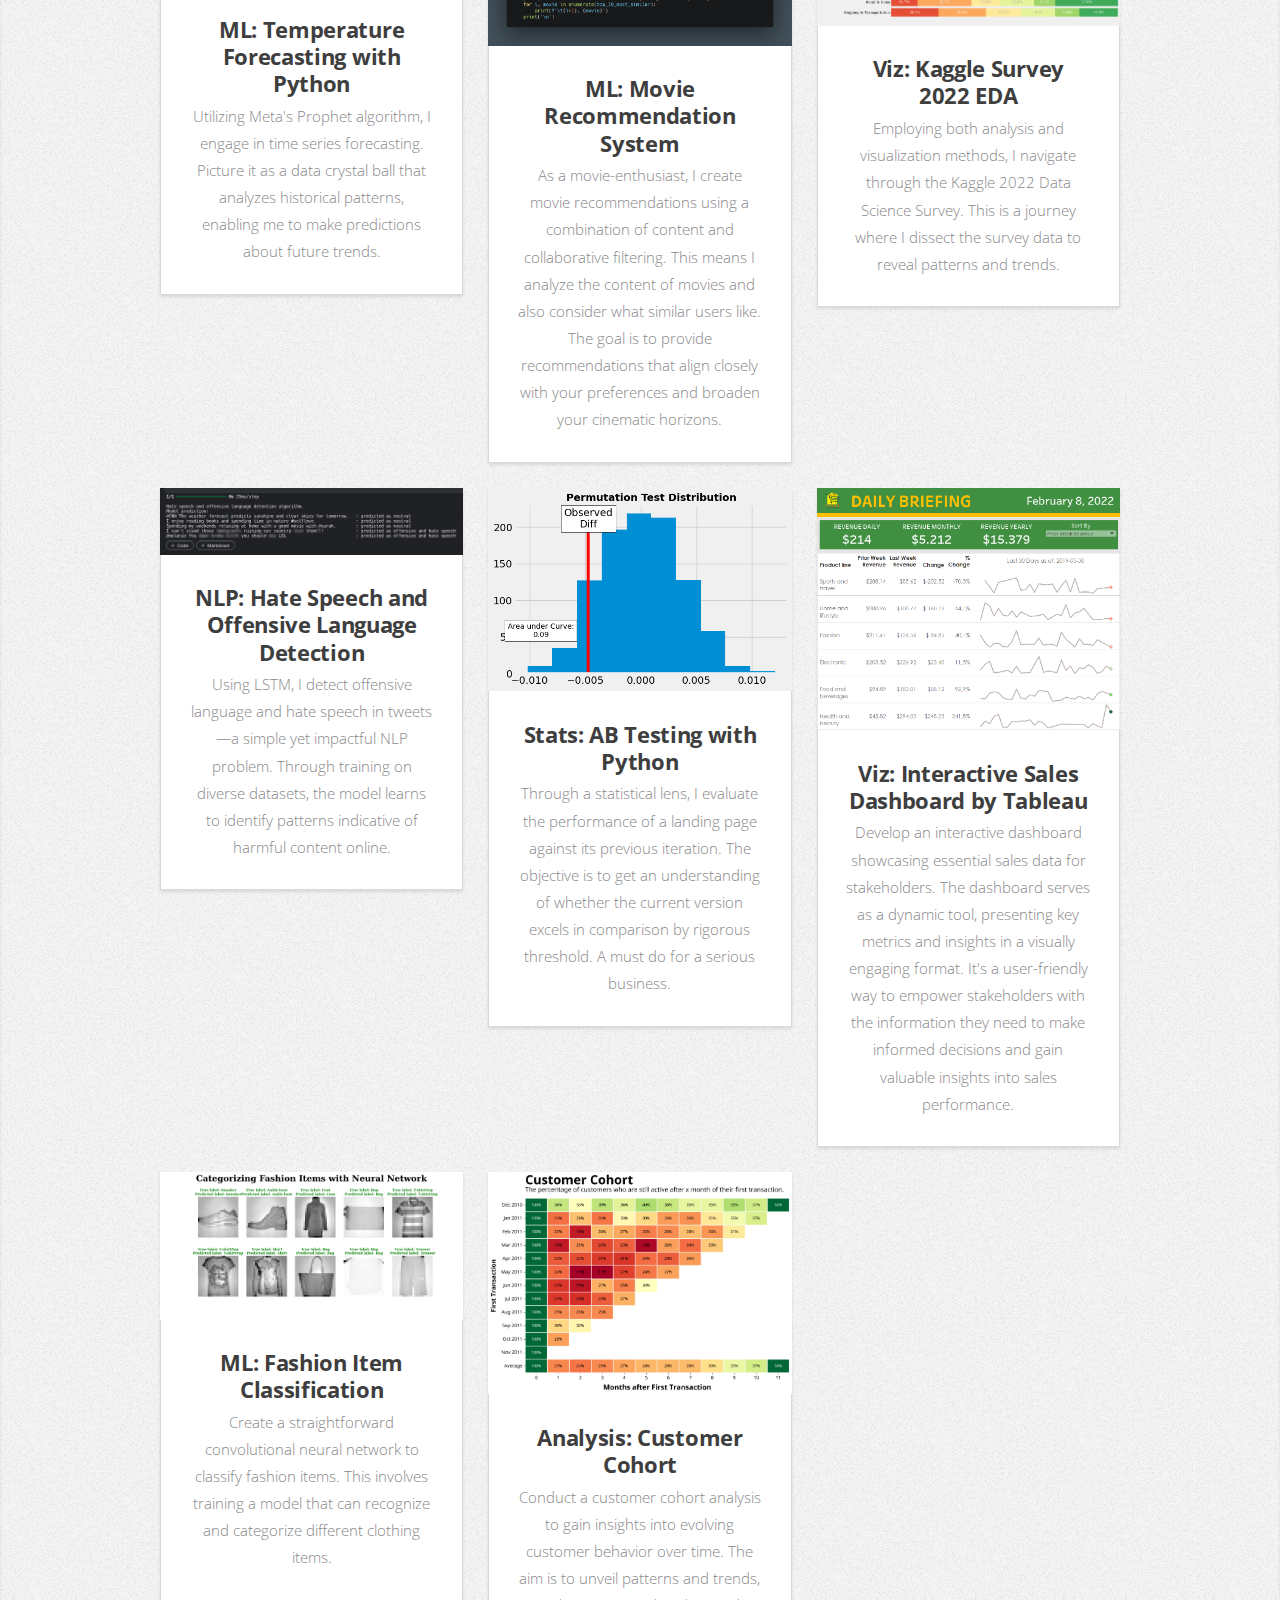
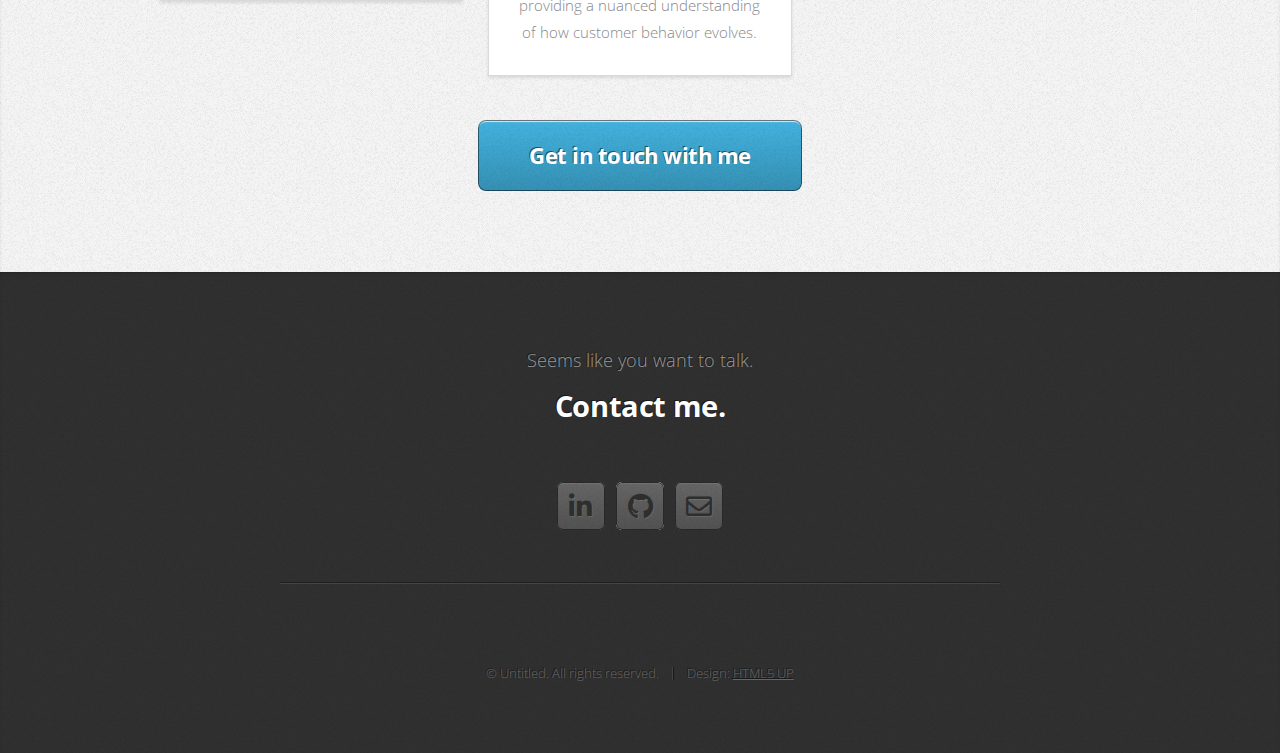
==== commit 306aa4e1: "fix paragraph" ====
--- a/index.html
+++ b/index.html
@@ -42,7 +42,7 @@
 								</h1>
 							</header>
 							<p>
-								<strong>A Data Scientist</strong> skilled in machine learning, data analysis, data visualization and database management. Currently working as a Business Intelligence Lead at Wall Street English Indonesia.
+								<strong>A Data Scientist</strong> skilled in machine learning, data analysis, data visualization and database management. Currently working as a <strong>Business Intelligence Lead</strong> at Wall Street English Indonesia.
 							</p>
 							<a href="#work" class="button large scrolly">Learn about what I do</a>
 						</div>
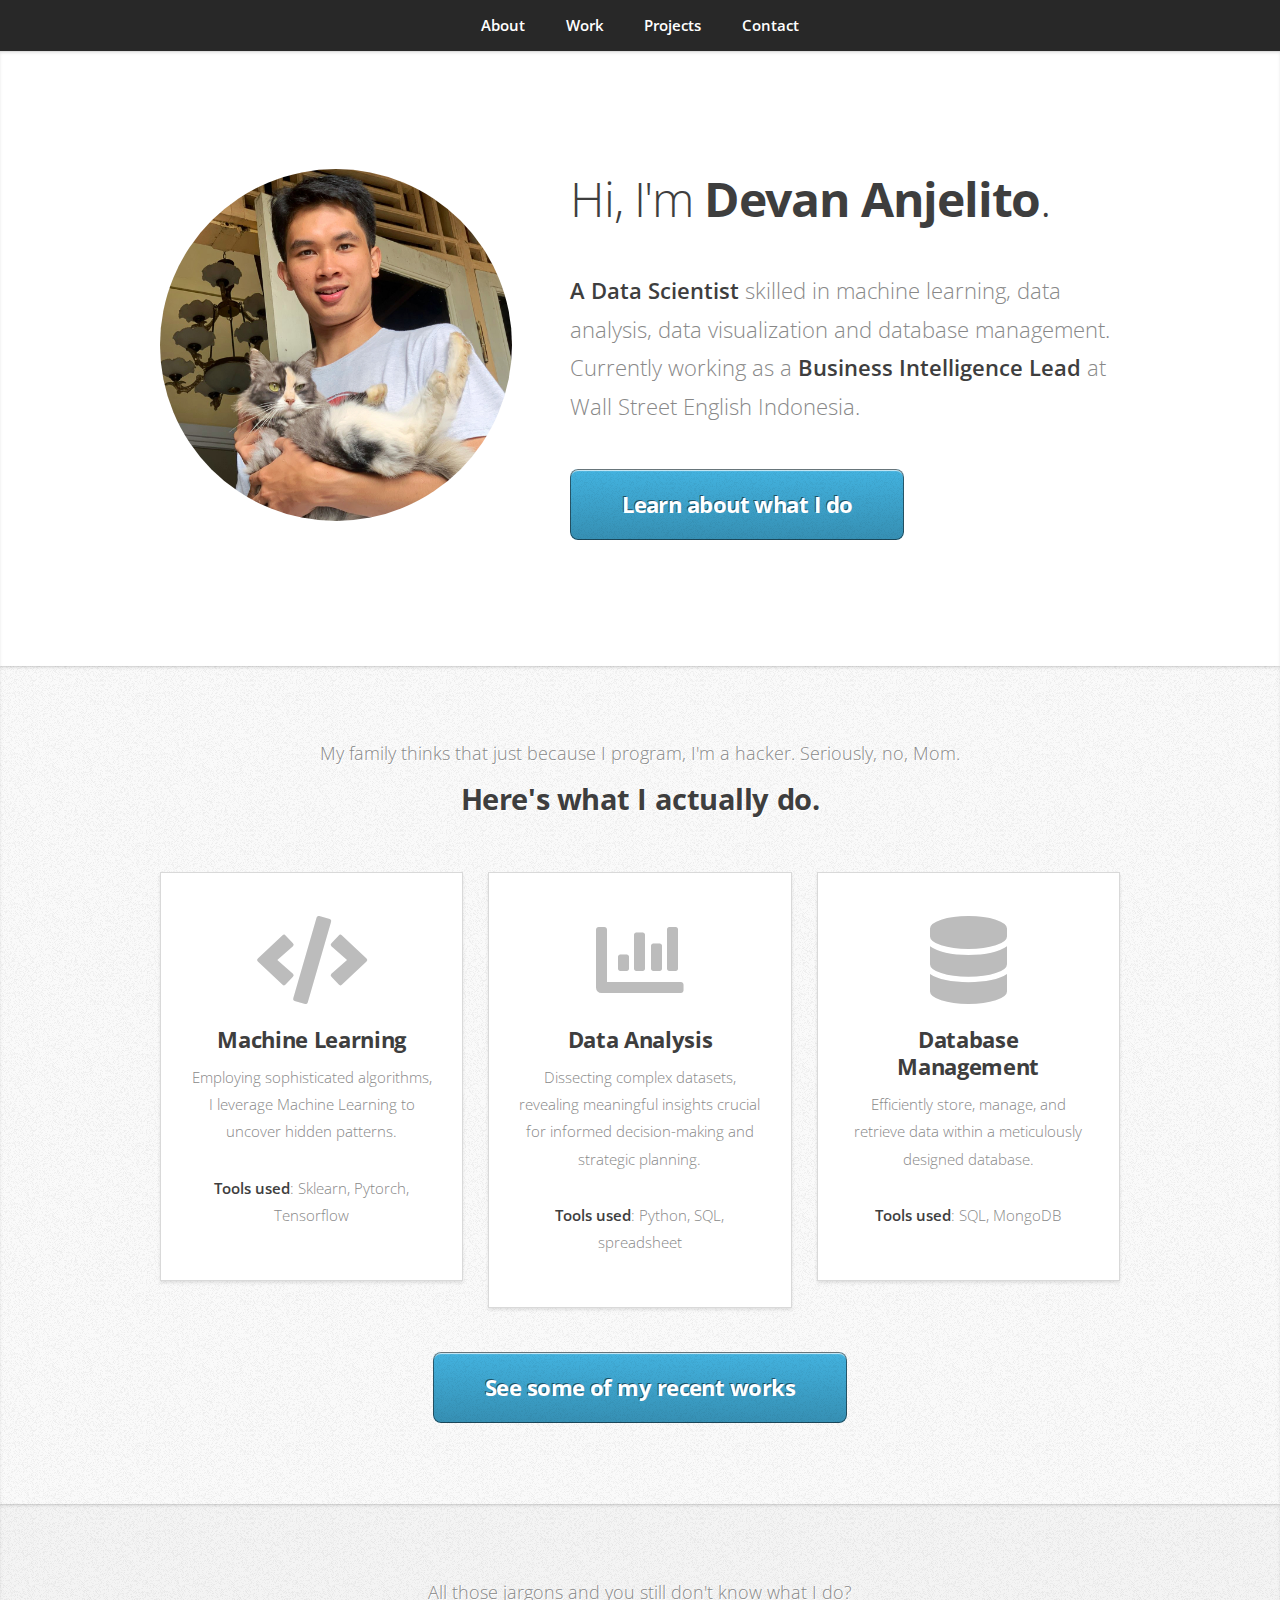
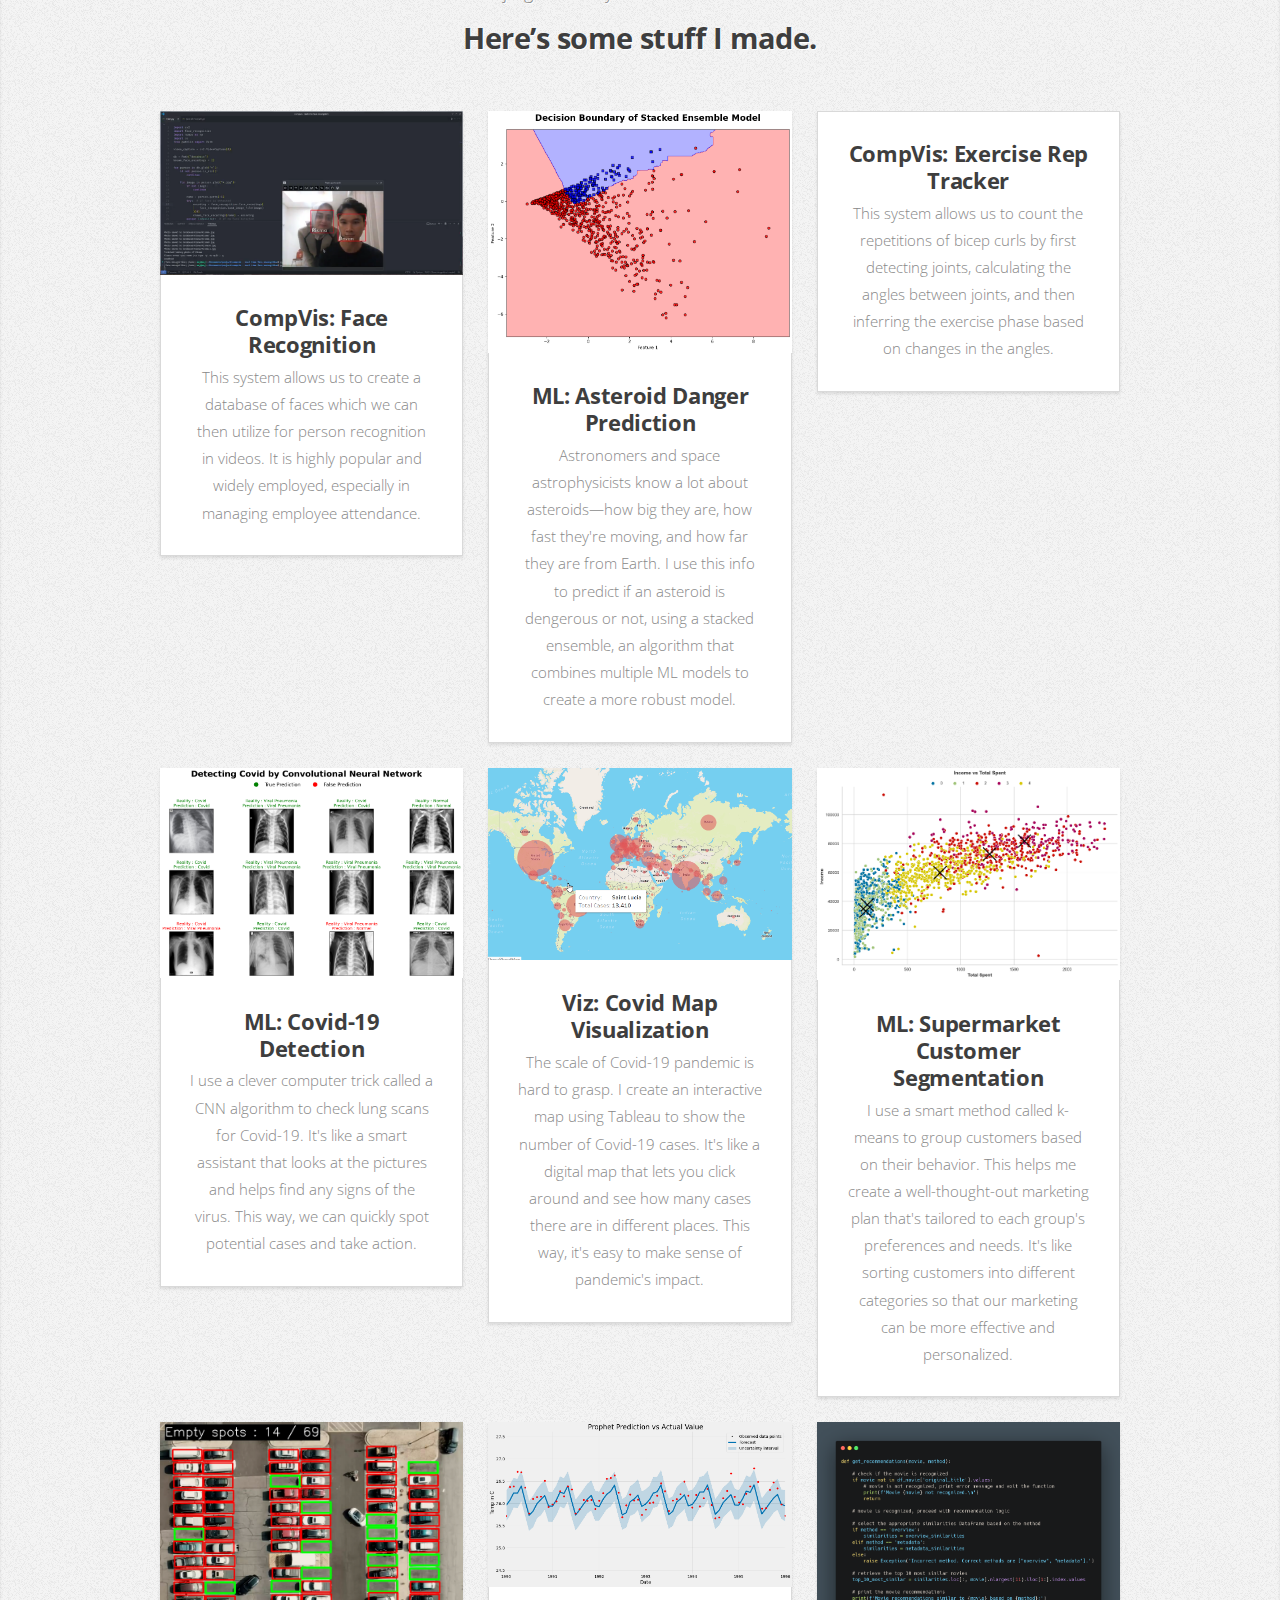
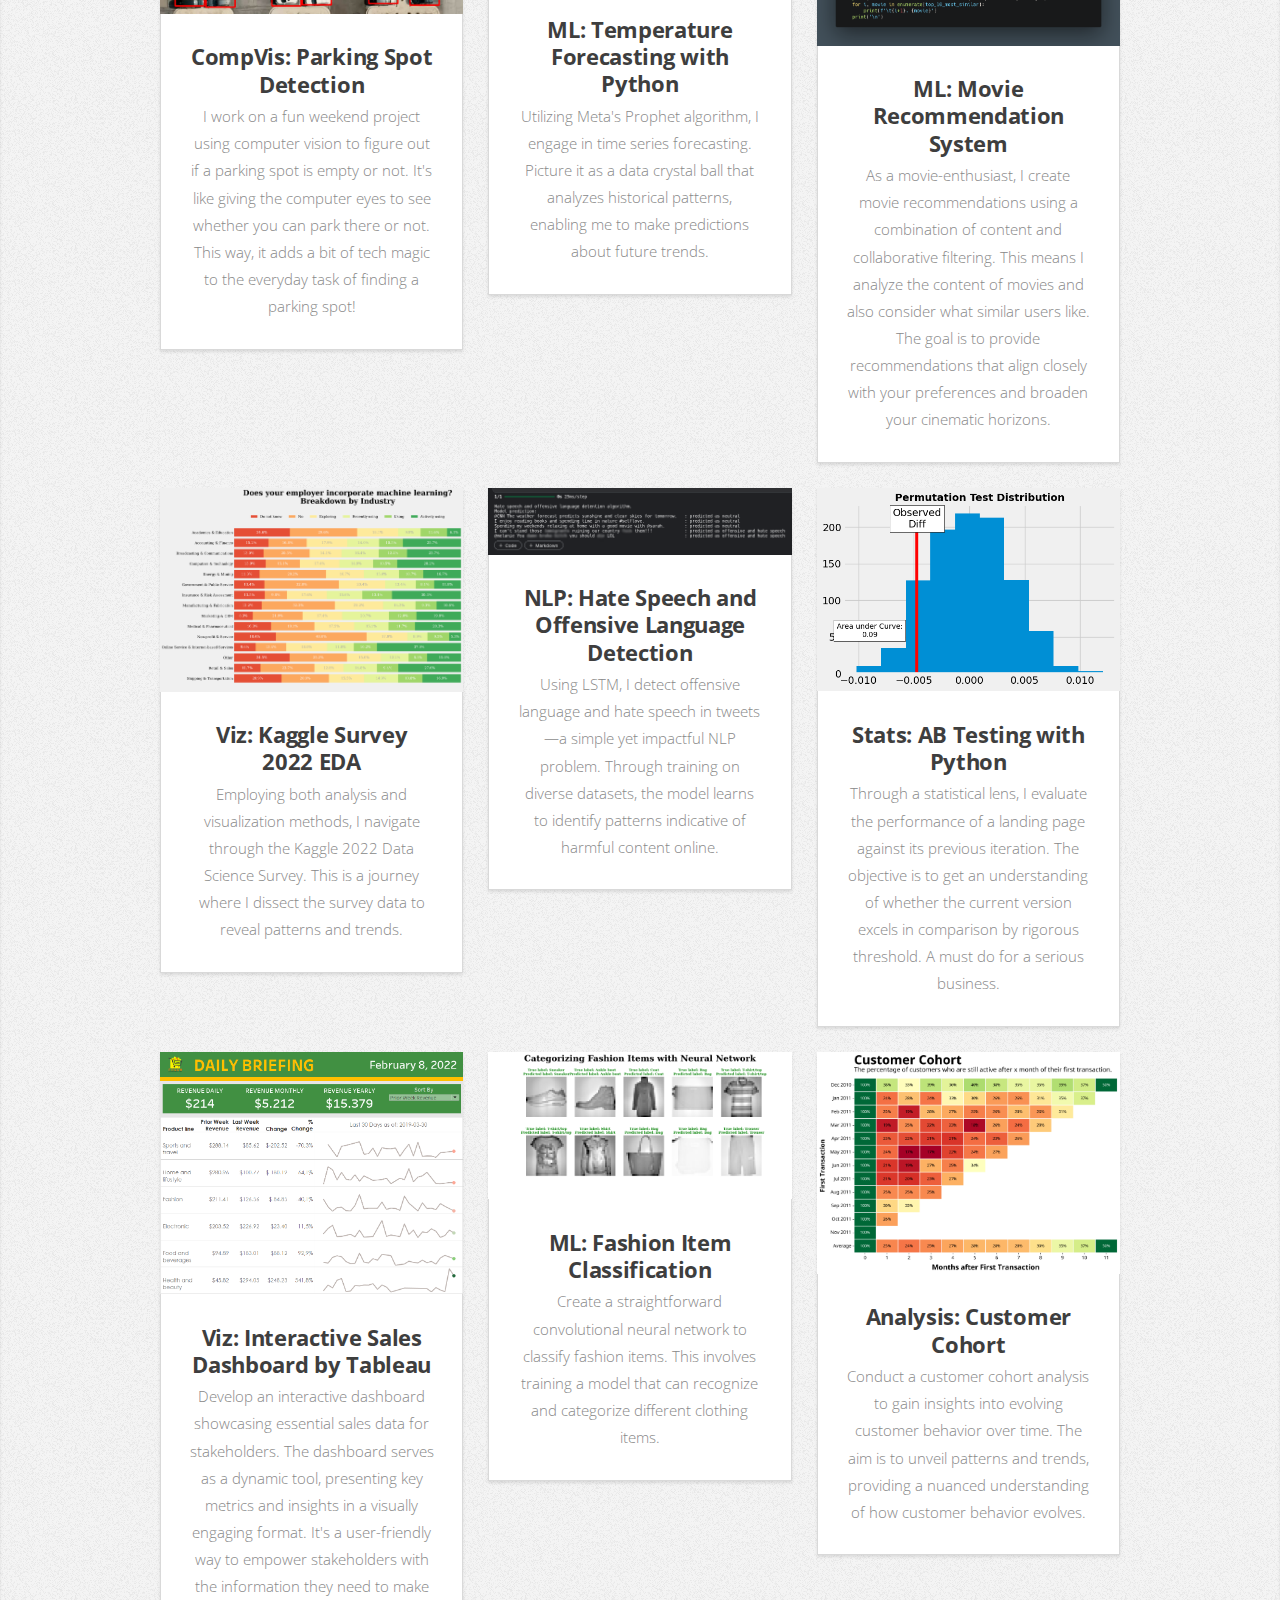
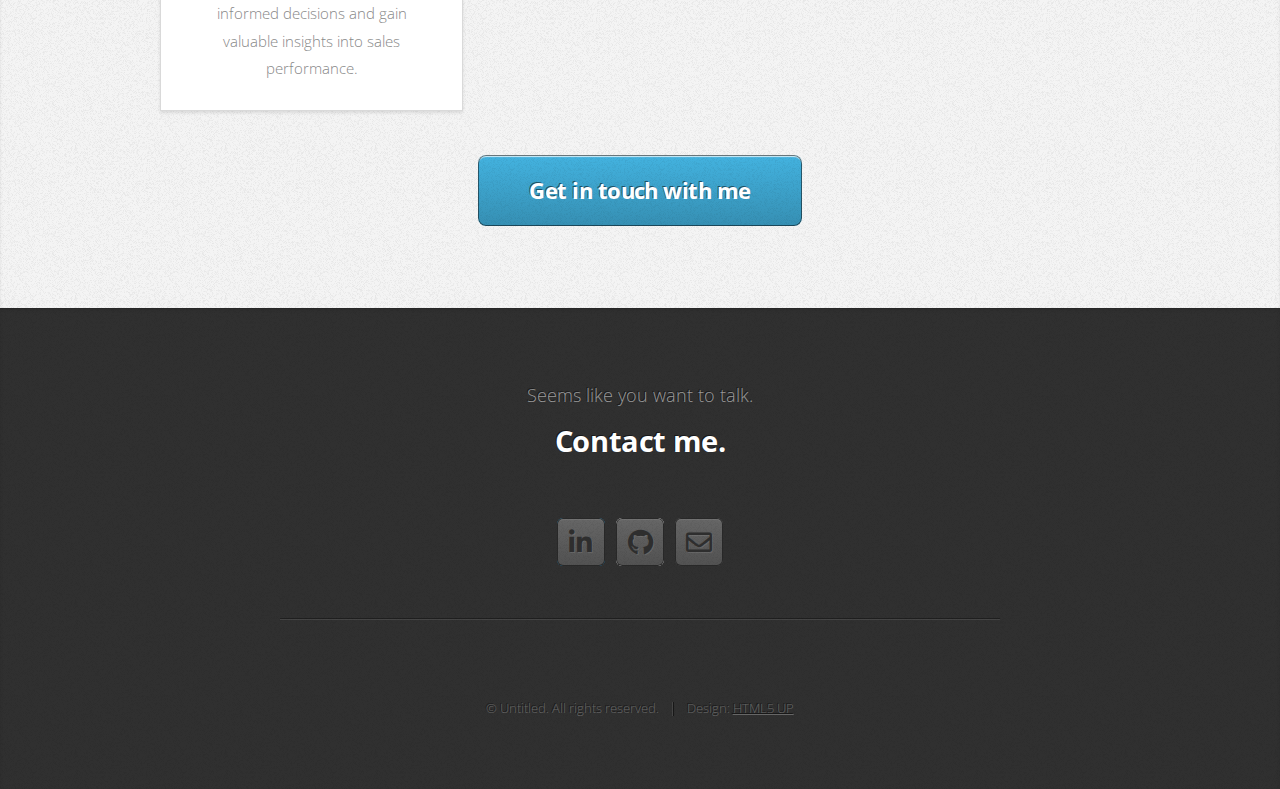
==== commit 08840aa8: "add exercise-tracker project" ====
--- a/index.html
+++ b/index.html
@@ -144,6 +144,22 @@
 								</h3>
 								<p>
 									Astronomers and space astrophysicists know a lot about asteroids—how big they are, how fast they're moving, and how far they are from Earth. I use this info to predict if an asteroid is dengerous or not, using a stacked ensemble, an algorithm that combines multiple ML models to create a more robust model.
+								</p>
+							</article>
+						</div>
+						<!-- one project -->
+						<div class="col-4 col-6-medium col-12-small">
+							<article class="box style2">
+								<a href="https://github.com/danjelito/exercise-tracker" class="image featured">
+									<img src="images/projects/exercise-tracker.png" alt="" />
+								</a>
+								<h3>
+									<a href="https://github.com/danjelito/exercise-tracker">
+										CompVis: Exercise Rep Tracker
+									</a>
+								</h3>
+								<p>
+									This system allows us to count the repetitions of bicep curls by first detecting joints, calculating the angles between joints, and then inferring the exercise phase based on changes in the angles.
 								</p>
 							</article>
 						</div>
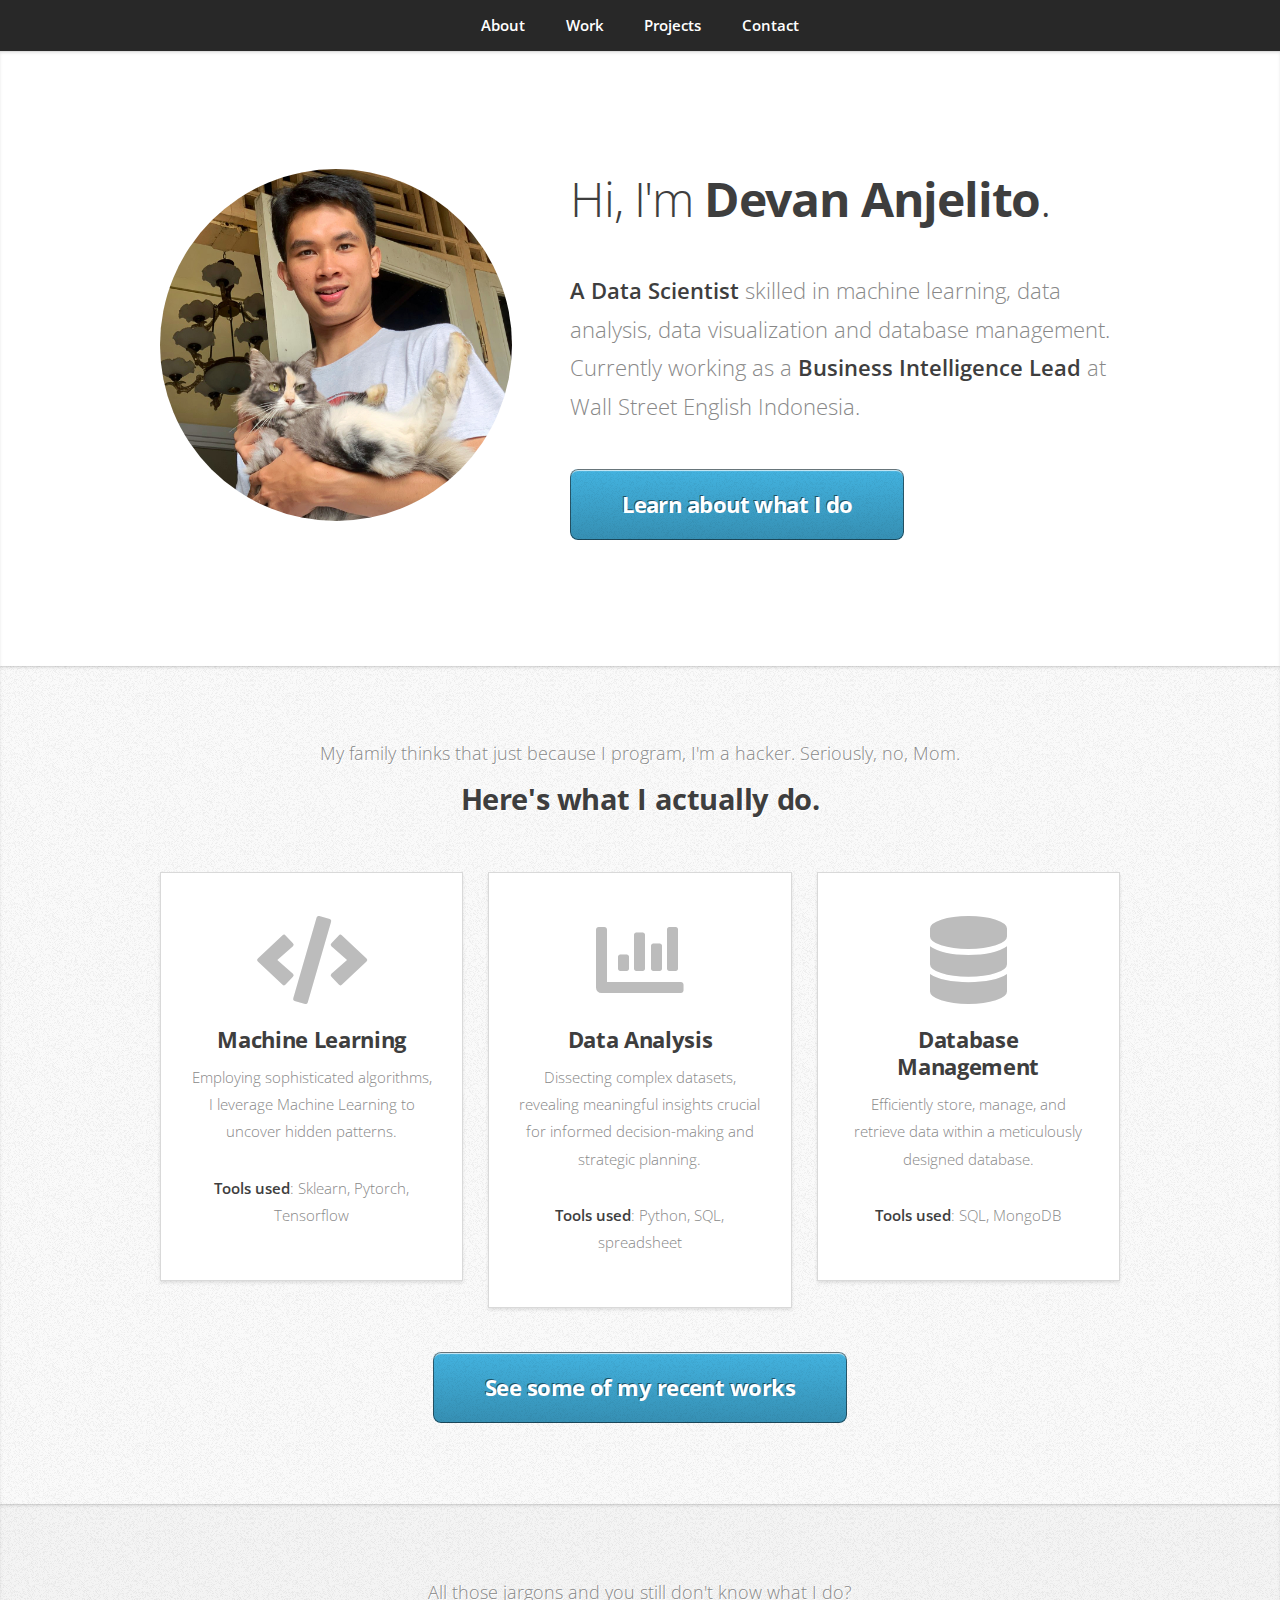
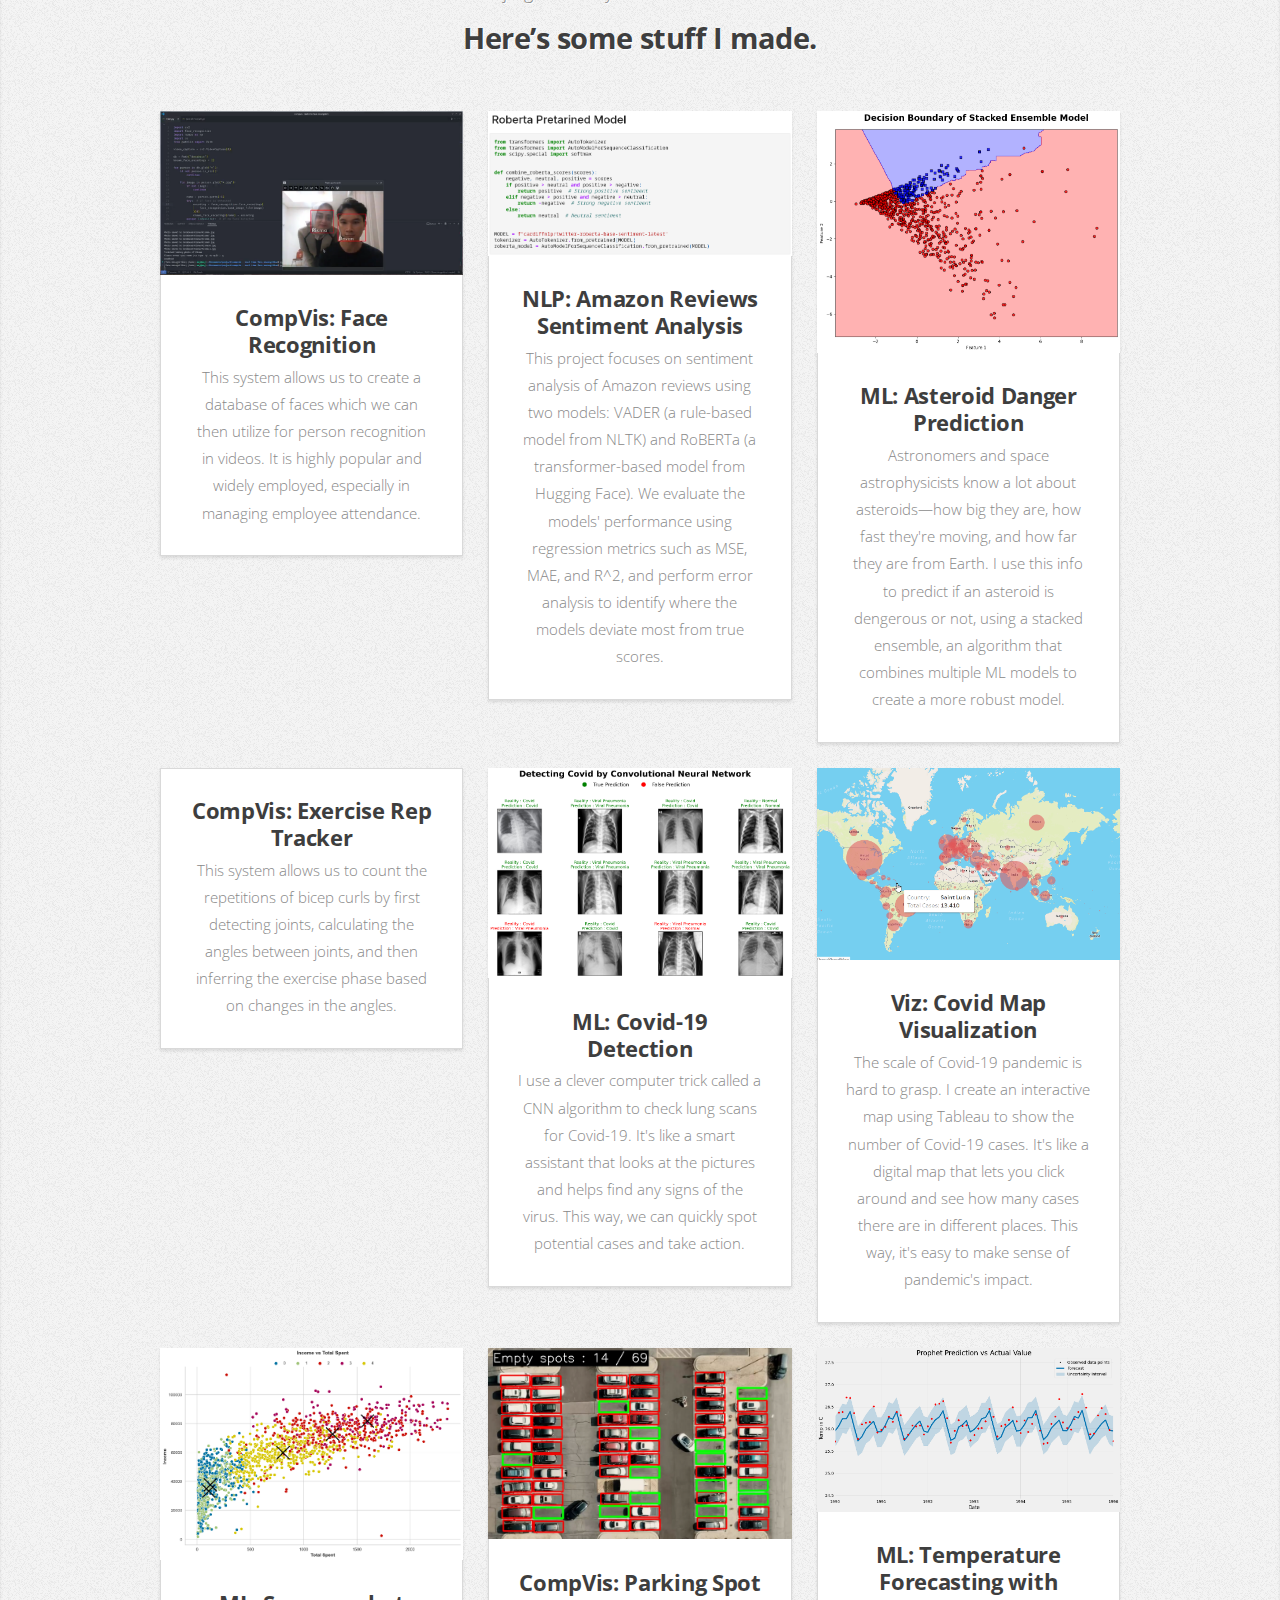
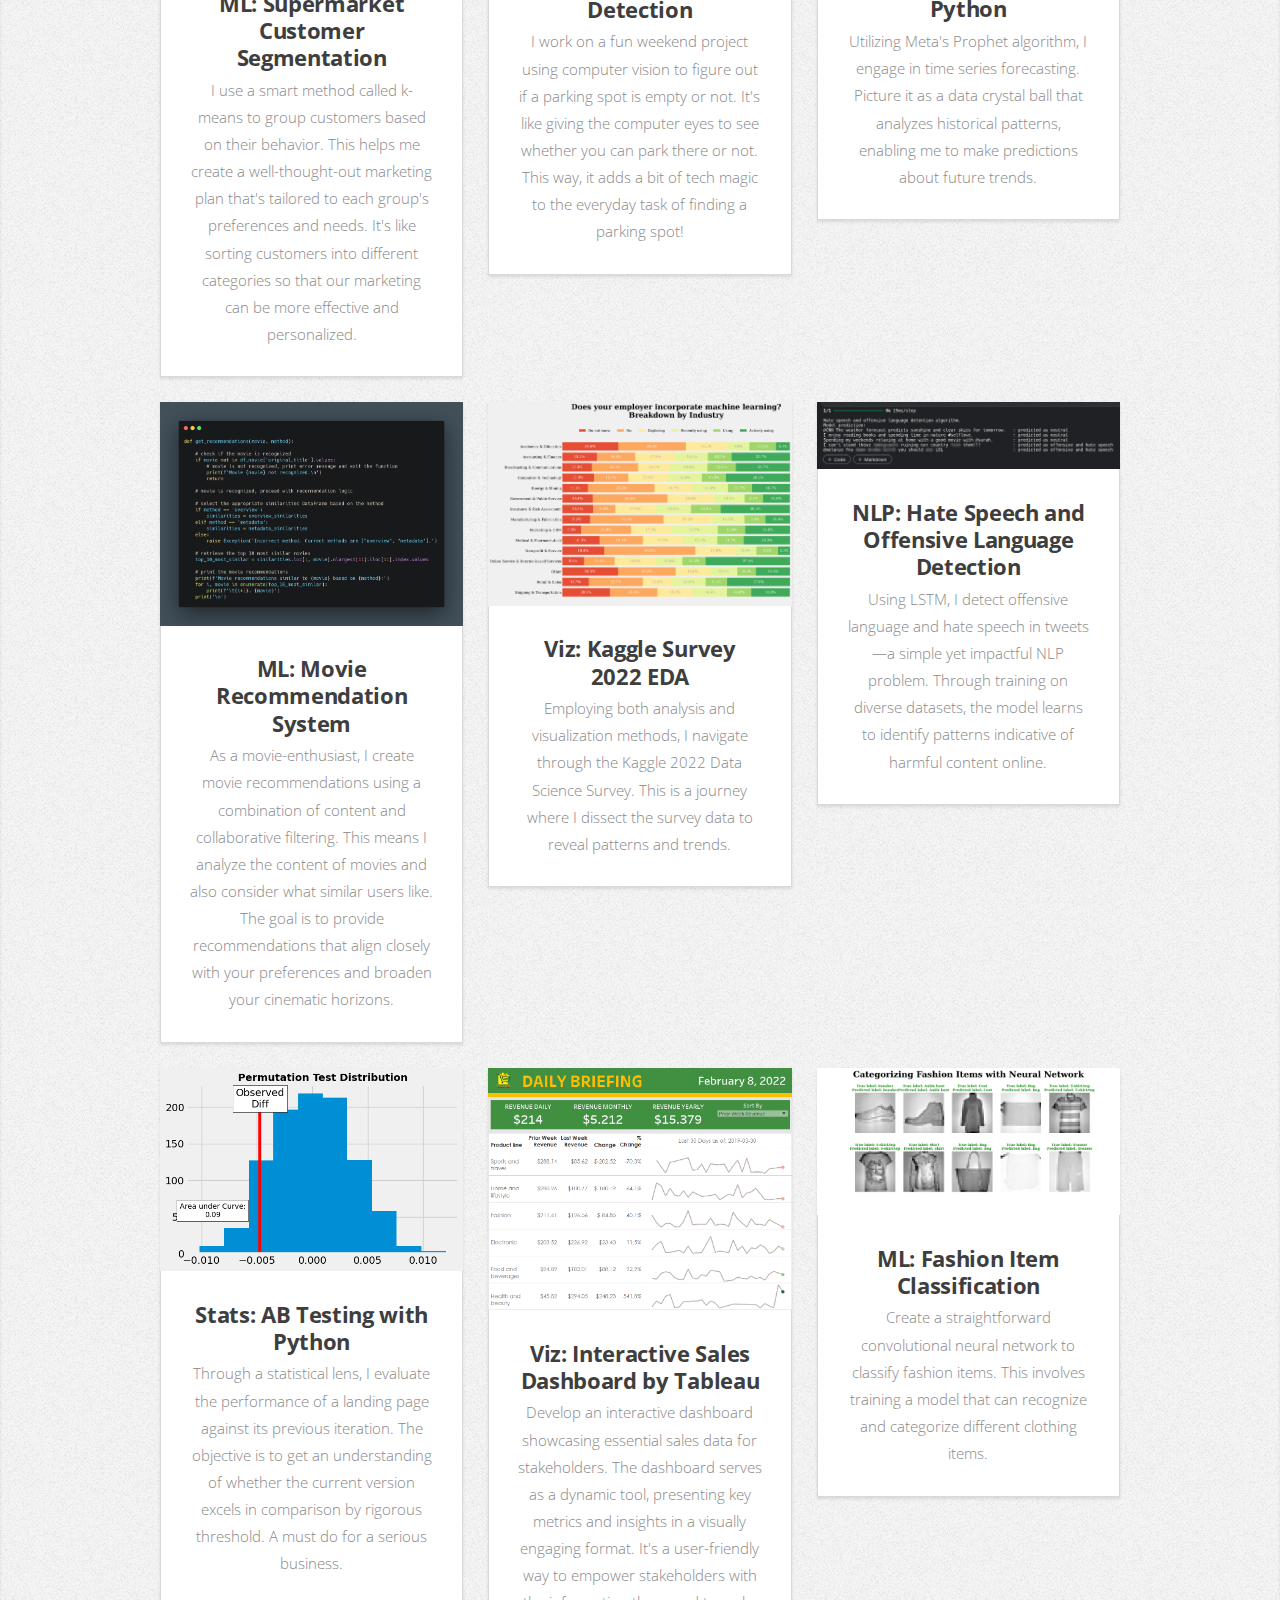
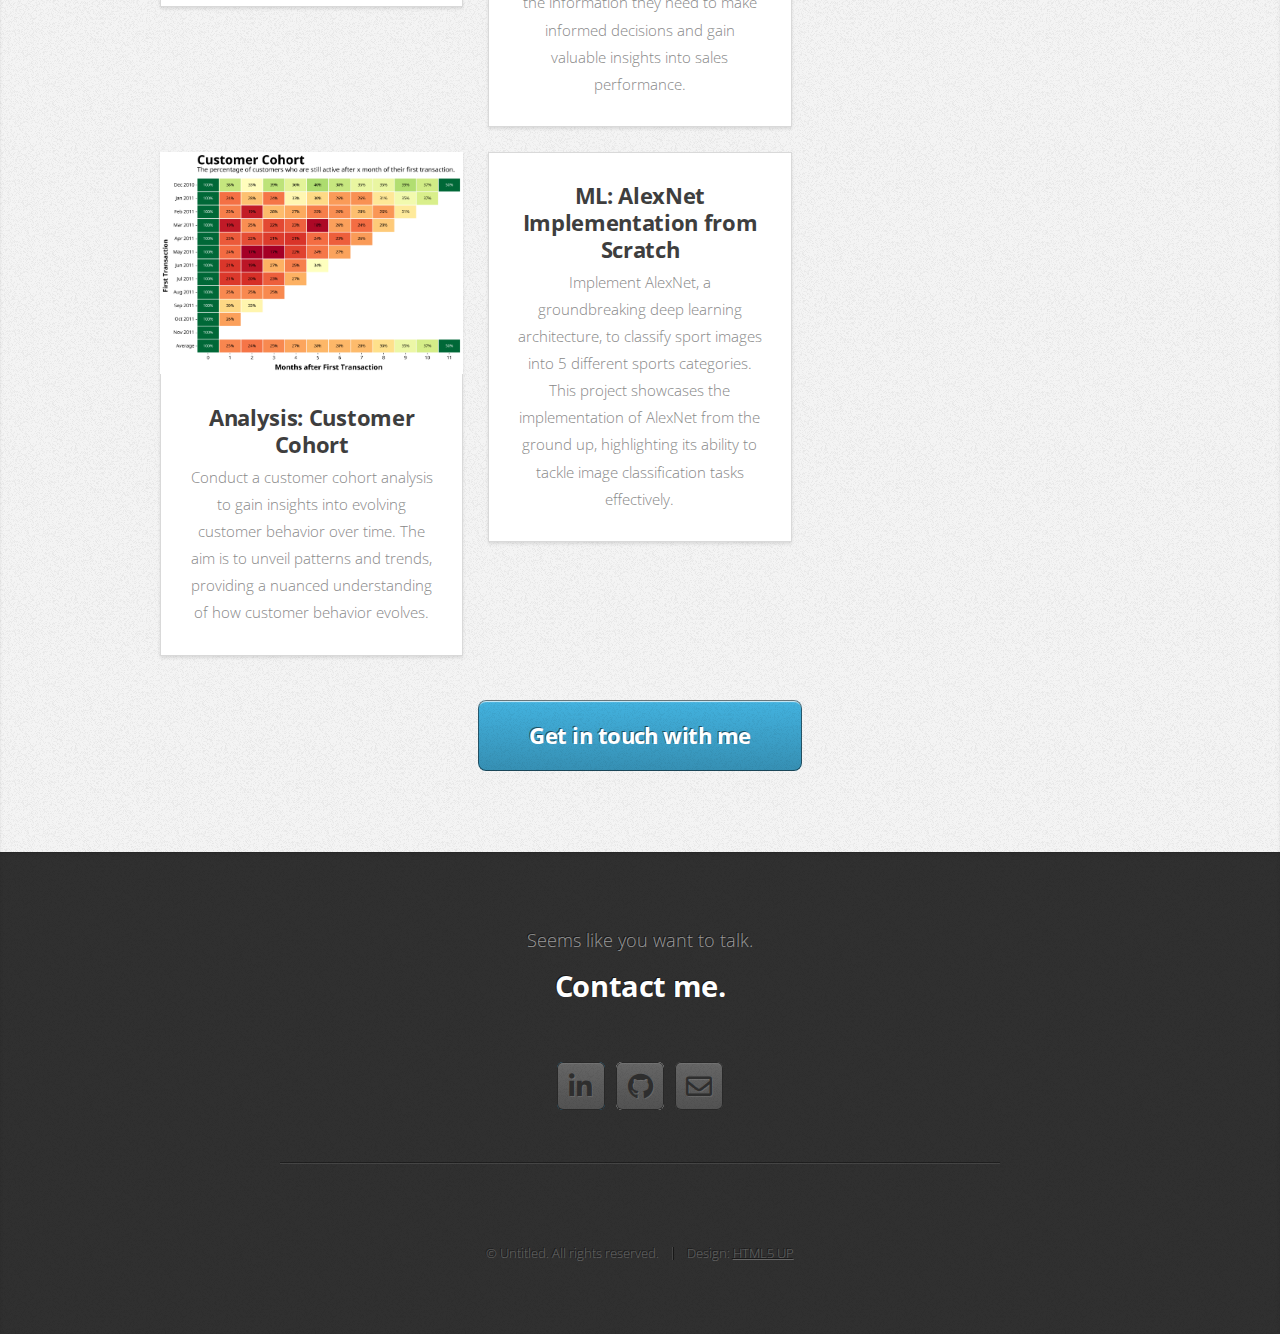
==== commit 5965d5e5: "add alexnet project" ====
--- a/index.html
+++ b/index.html
@@ -134,6 +134,22 @@
 						<!-- one project -->
 						<div class="col-4 col-6-medium col-12-small">
 							<article class="box style2">
+								<a href="https://github.com/danjelito/sentiment-analysis-amazon-fine-food-reviews" class="image featured">
+									<img src="images/projects/roberta.png" alt="" />
+								</a>
+								<h3>
+									<a href="https://github.com/danjelito/sentiment-analysis-amazon-fine-food-reviews">
+										NLP: Amazon Reviews Sentiment Analysis
+									</a>
+								</h3>
+								<p>
+									This project focuses on sentiment analysis of Amazon reviews using two models: VADER (a rule-based model from NLTK) and RoBERTa (a transformer-based model from Hugging Face). We evaluate the models' performance using regression metrics such as MSE, MAE, and R^2, and perform error analysis to identify where the models deviate most from true scores. 
+								</p>
+							</article>
+						</div>
+						<!-- one project -->
+						<div class="col-4 col-6-medium col-12-small">
+							<article class="box style2">
 								<a href="https://github.com/danjelito/classification-asteroid/tree/master" class="image featured">
 									<img src="images/projects/asteroid.png" alt="" />
 								</a>
@@ -355,10 +371,25 @@
 								</p>
 							</article>
 						</div>
-
+						<!-- one project -->
+						<div class="col-4 col-6-medium col-12-small">
+							<article class="box style2">
+								<a href="https://www.kaggle.com/code/devananjelito/alexnet-from-scratch-with-pytorch" class="image featured">
+									<img src="images/projects/alexnet.png" alt="" />
+								</a>
+								<h3>
+									<a href="https://www.kaggle.com/code/devananjelito/alexnet-from-scratch-with-pytorch">
+										ML: AlexNet Implementation from Scratch
+									</a>
+								</h3>
+								<p>
+									Implement AlexNet, a groundbreaking deep learning architecture, to classify sport images into 5 different sports categories. This project showcases the implementation of AlexNet from the ground up, highlighting its ability to tackle image classification tasks effectively.
+								</p>
+							</article>
+						</div>
+						<!-- one project -->
 					</div>
 					<footer>
-						<!-- <p>Lorem ipsum dolor sit sapien vestibulum ipsum primis?</p> -->
 						<a href="#contact" class="button large scrolly">Get in touch with me</a>
 					</footer>
 				</div>
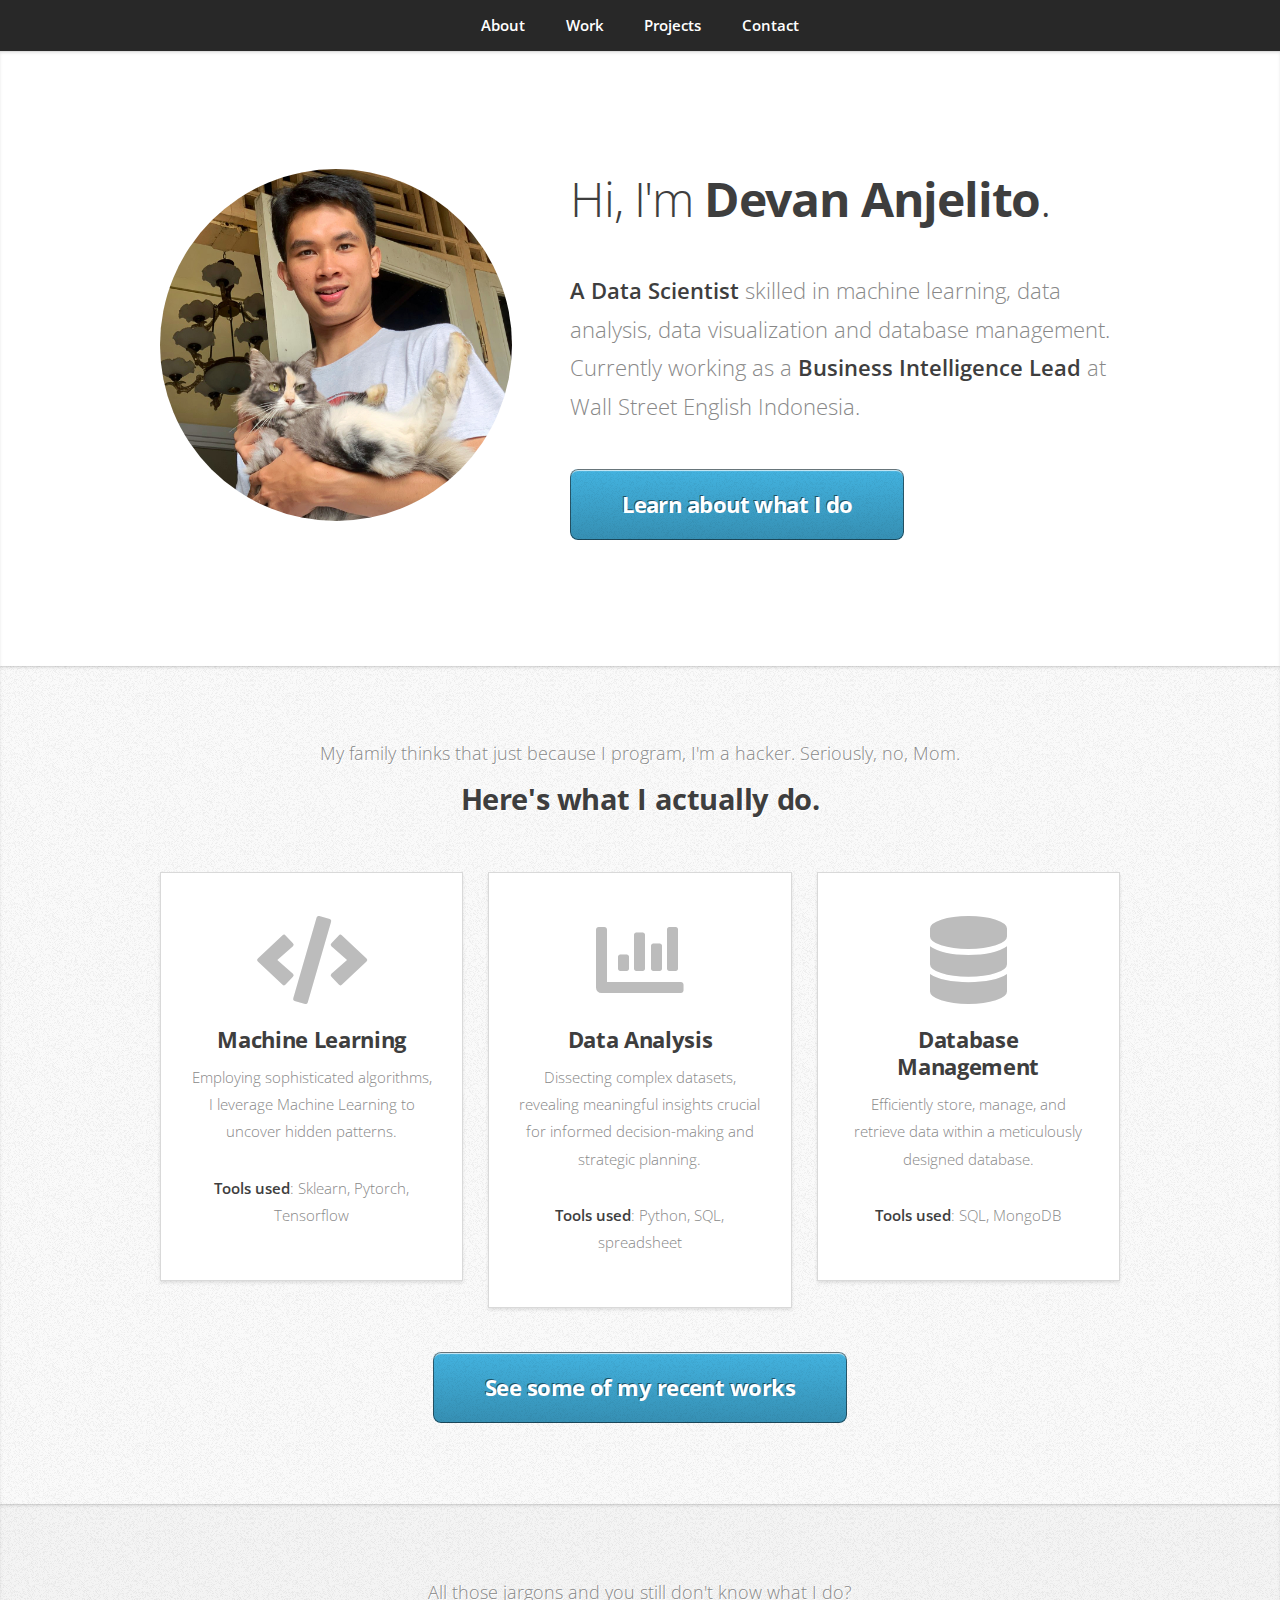
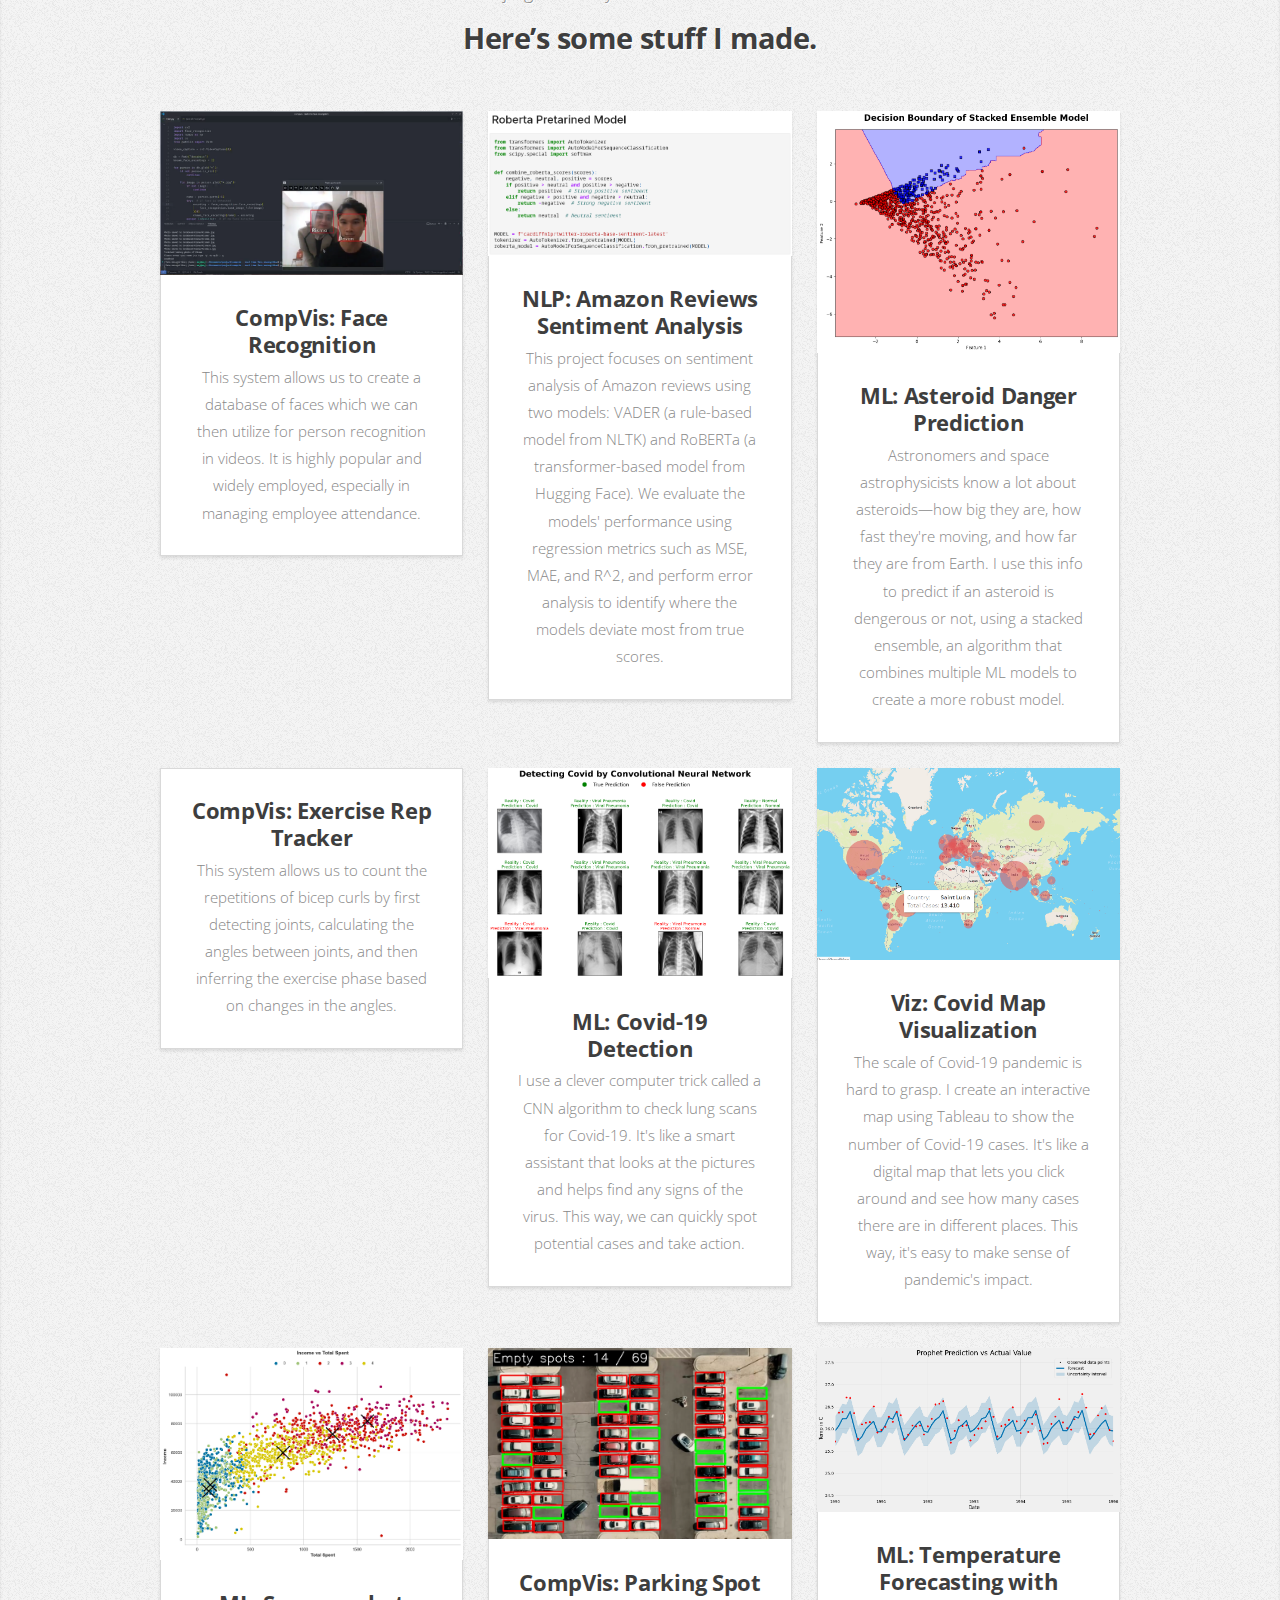
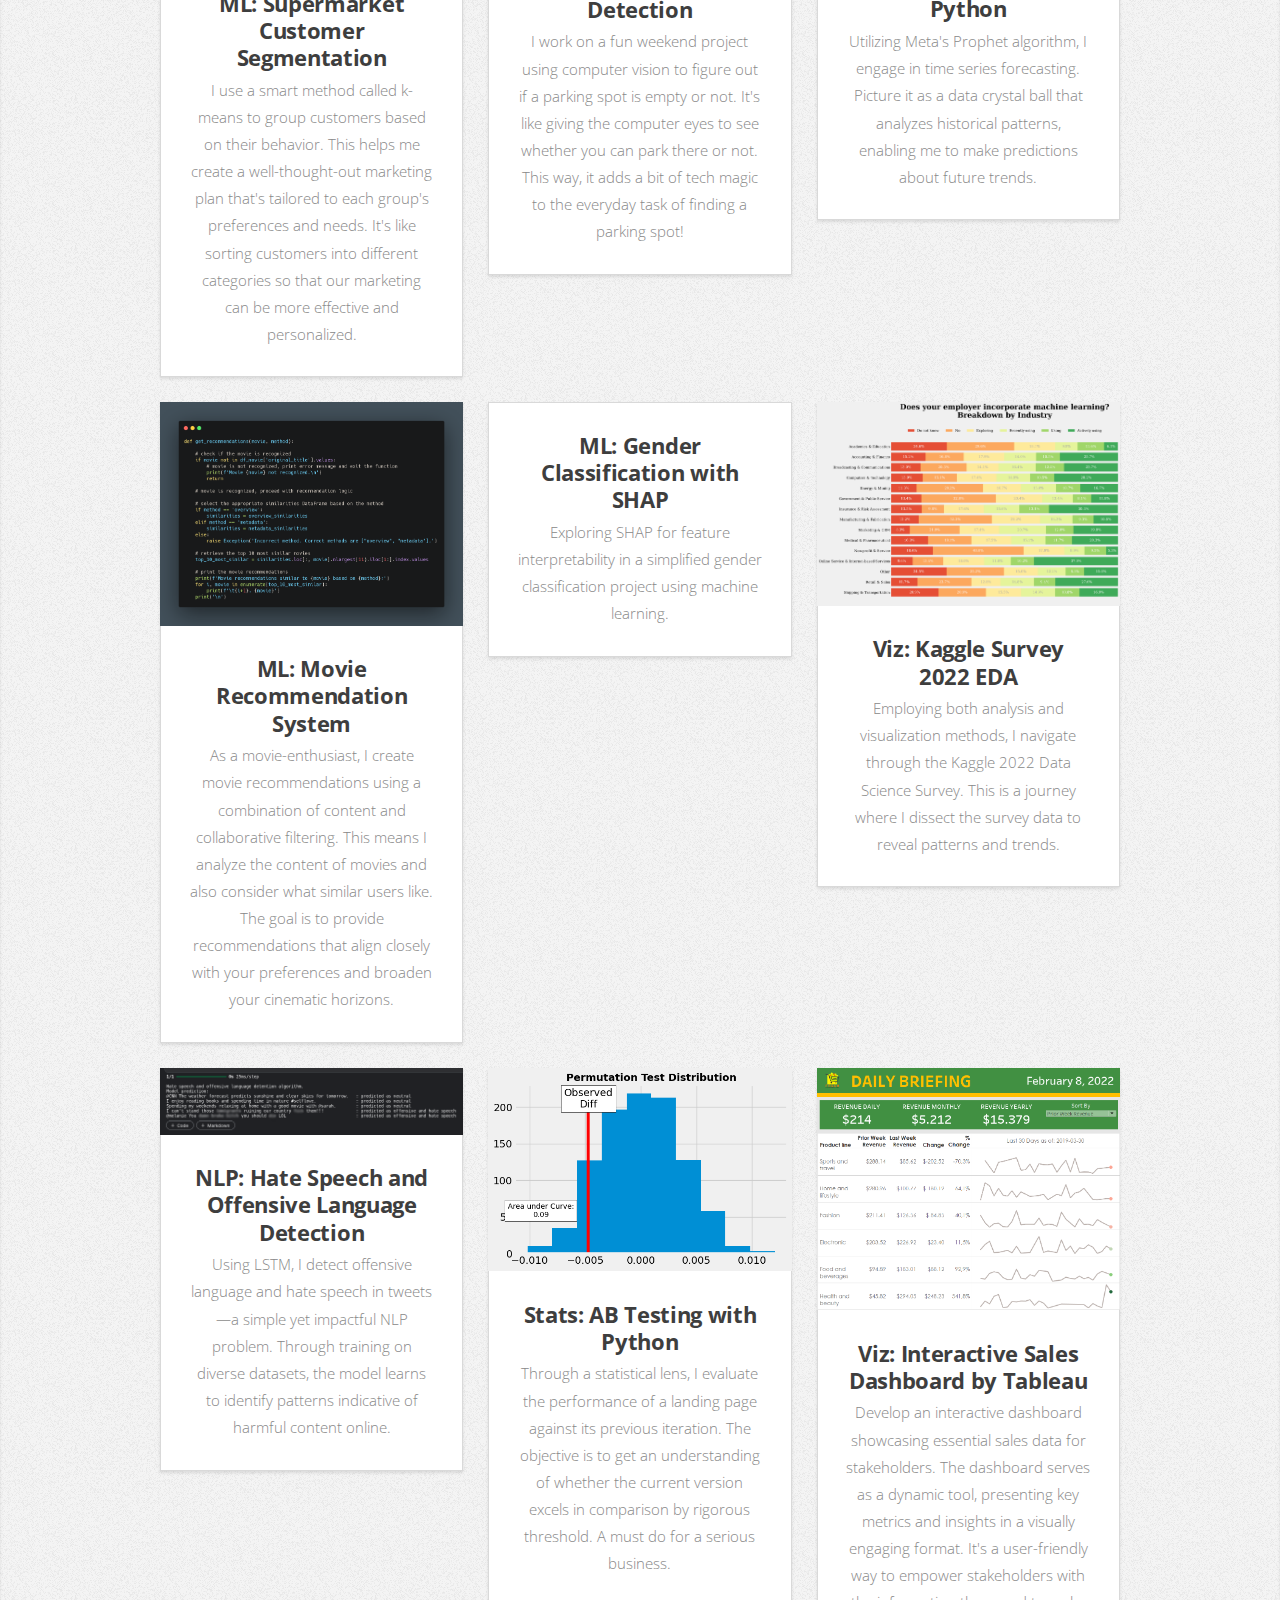
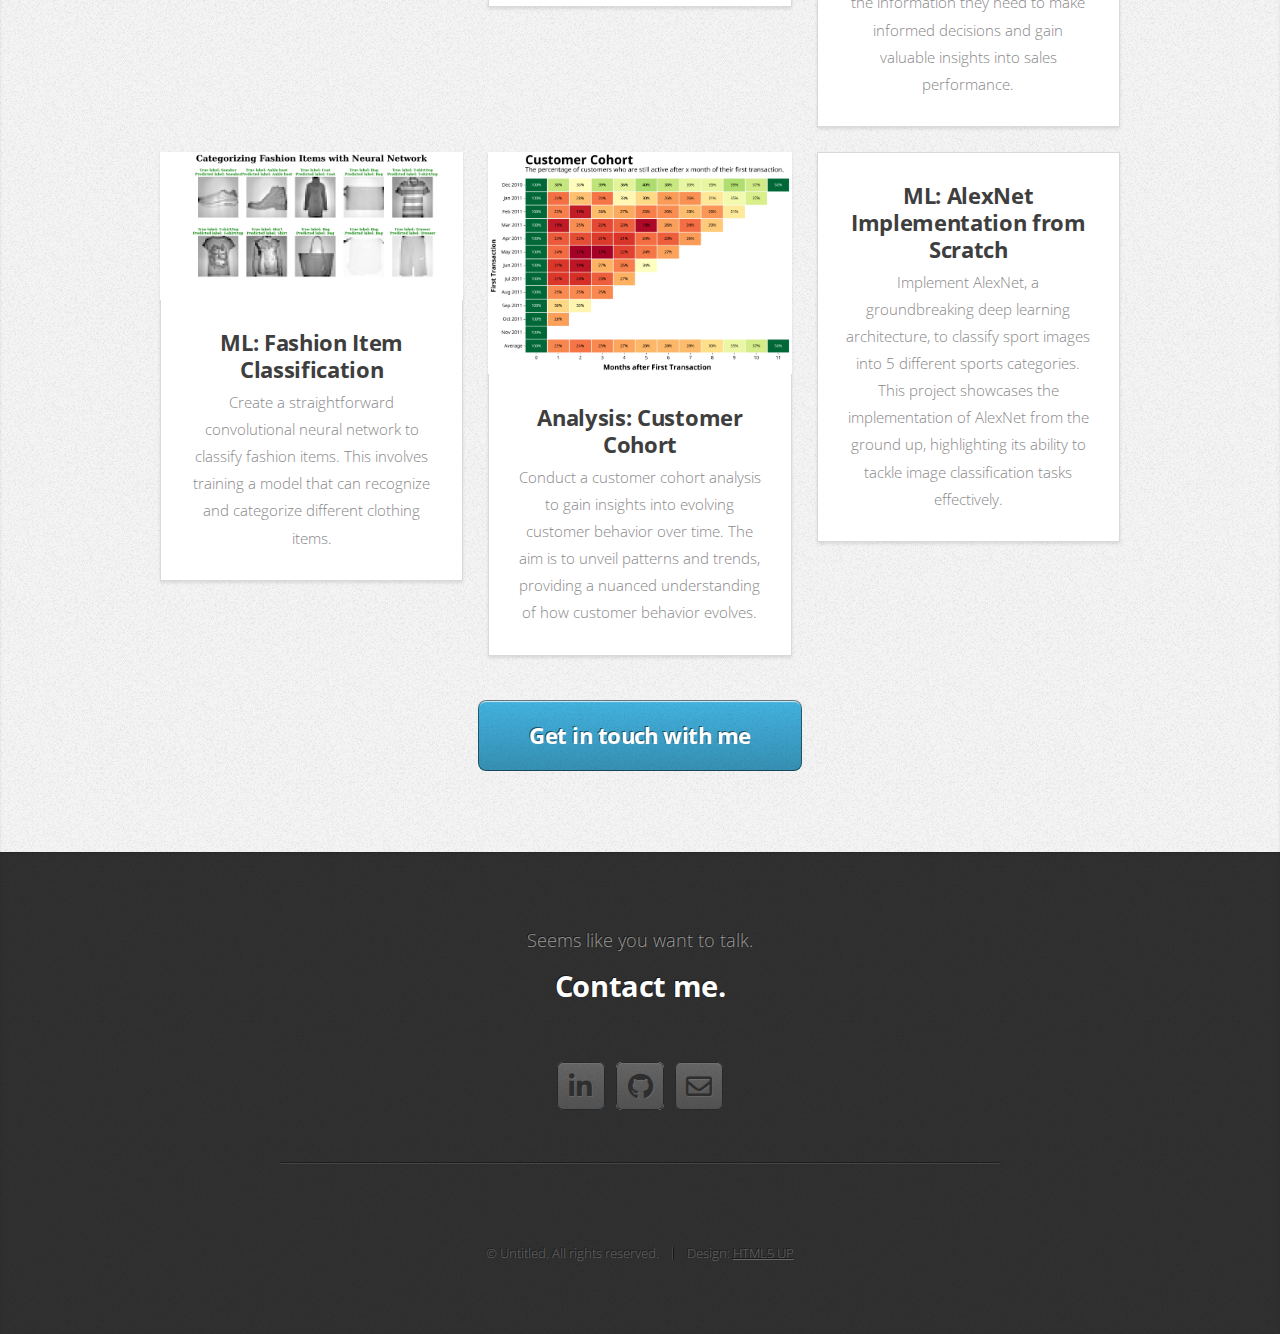
==== commit a4b6fc05: "add gender clf with shap project" ====
--- a/index.html
+++ b/index.html
@@ -272,6 +272,22 @@
 								</h3>
 								<p>
 									As a movie-enthusiast, I create movie recommendations using a combination of content and collaborative filtering. This means I analyze the content of movies and also consider what similar users like. The goal is to provide recommendations that align closely with your preferences and broaden your cinematic horizons.
+								</p>
+							</article>
+						</div>
+						<!-- one project -->
+						<div class="col-4 col-6-medium col-12-small">
+							<article class="box style2">
+								<a href="https://github.com/danjelito/gender-clf-with-shap" class="image featured">
+									<img src="images/projects/shap.png" alt="" />
+								</a>
+								<h3>
+									<a href="https://github.com/danjelito/gender-clf-with-shap">
+										ML: Gender Classification with SHAP
+									</a>
+								</h3>
+								<p>
+									Exploring SHAP for feature interpretability in a simplified gender classification project using machine learning.
 								</p>
 							</article>
 						</div>
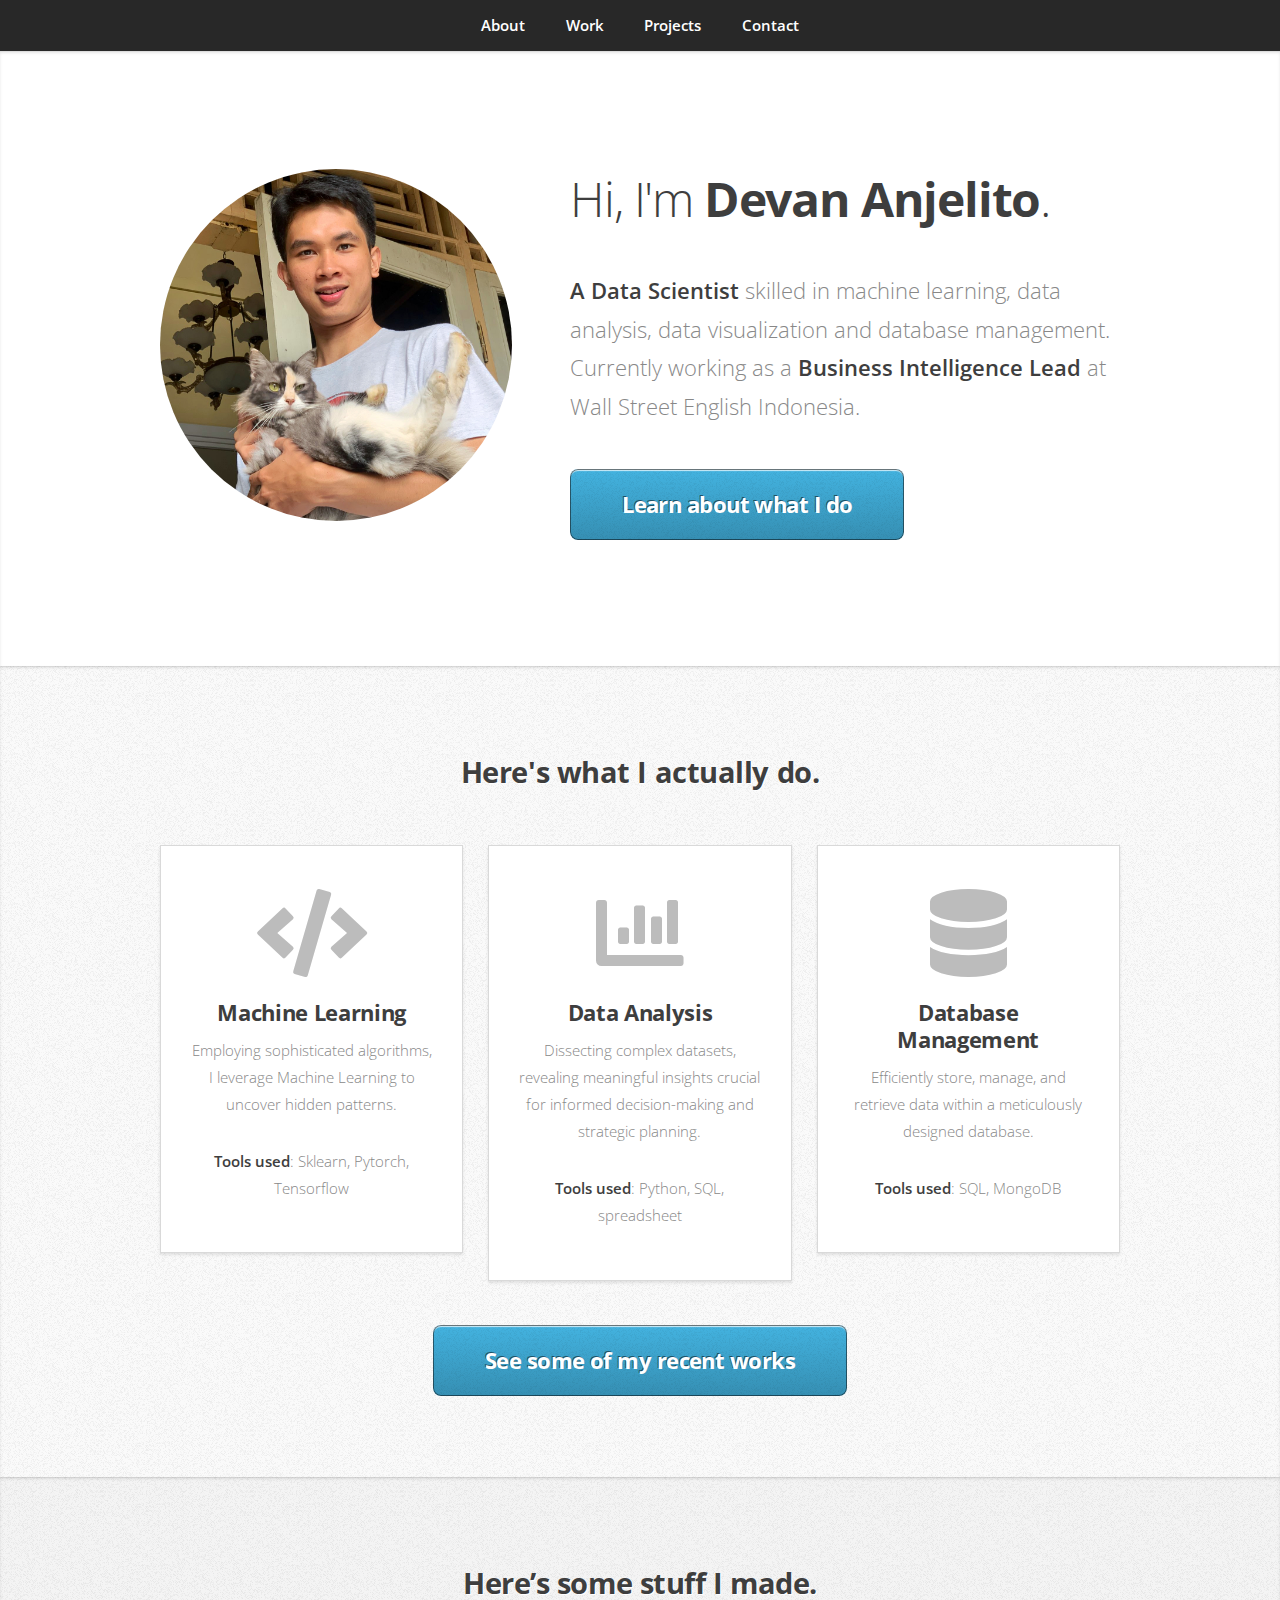
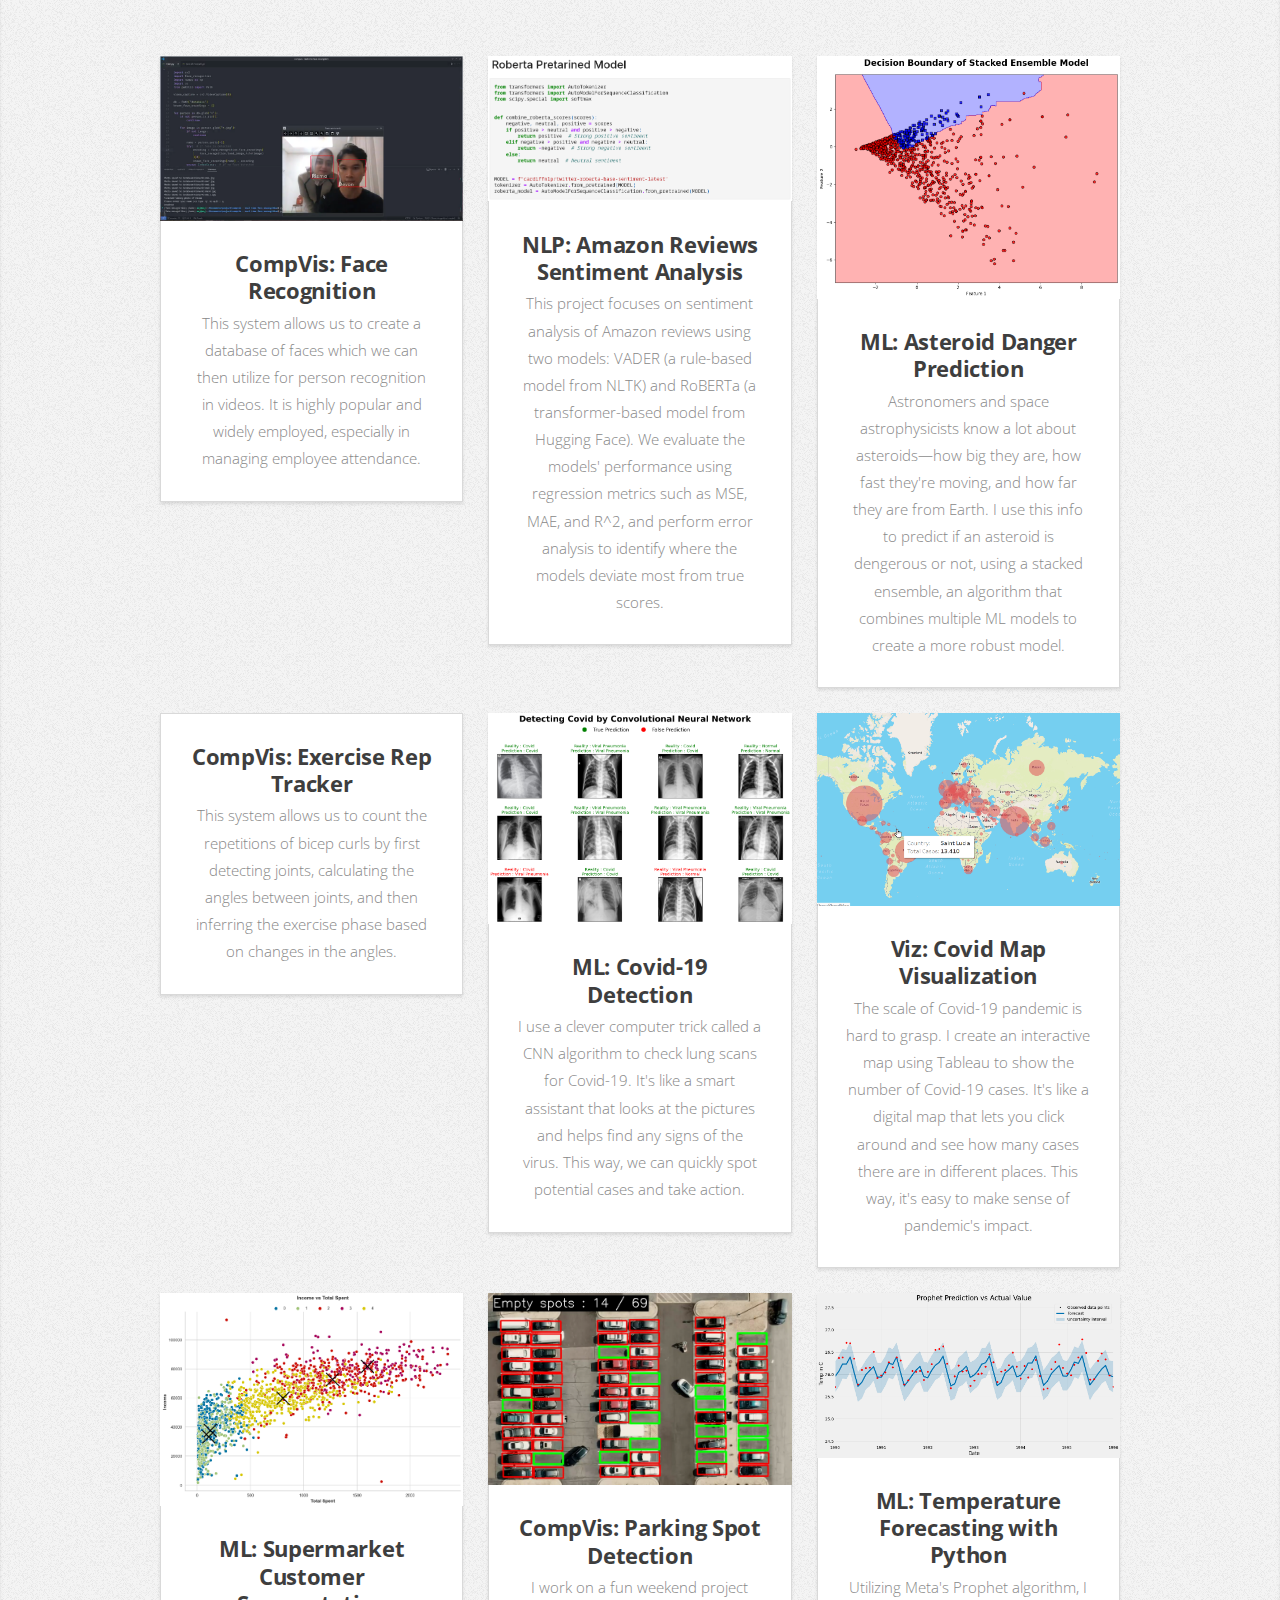
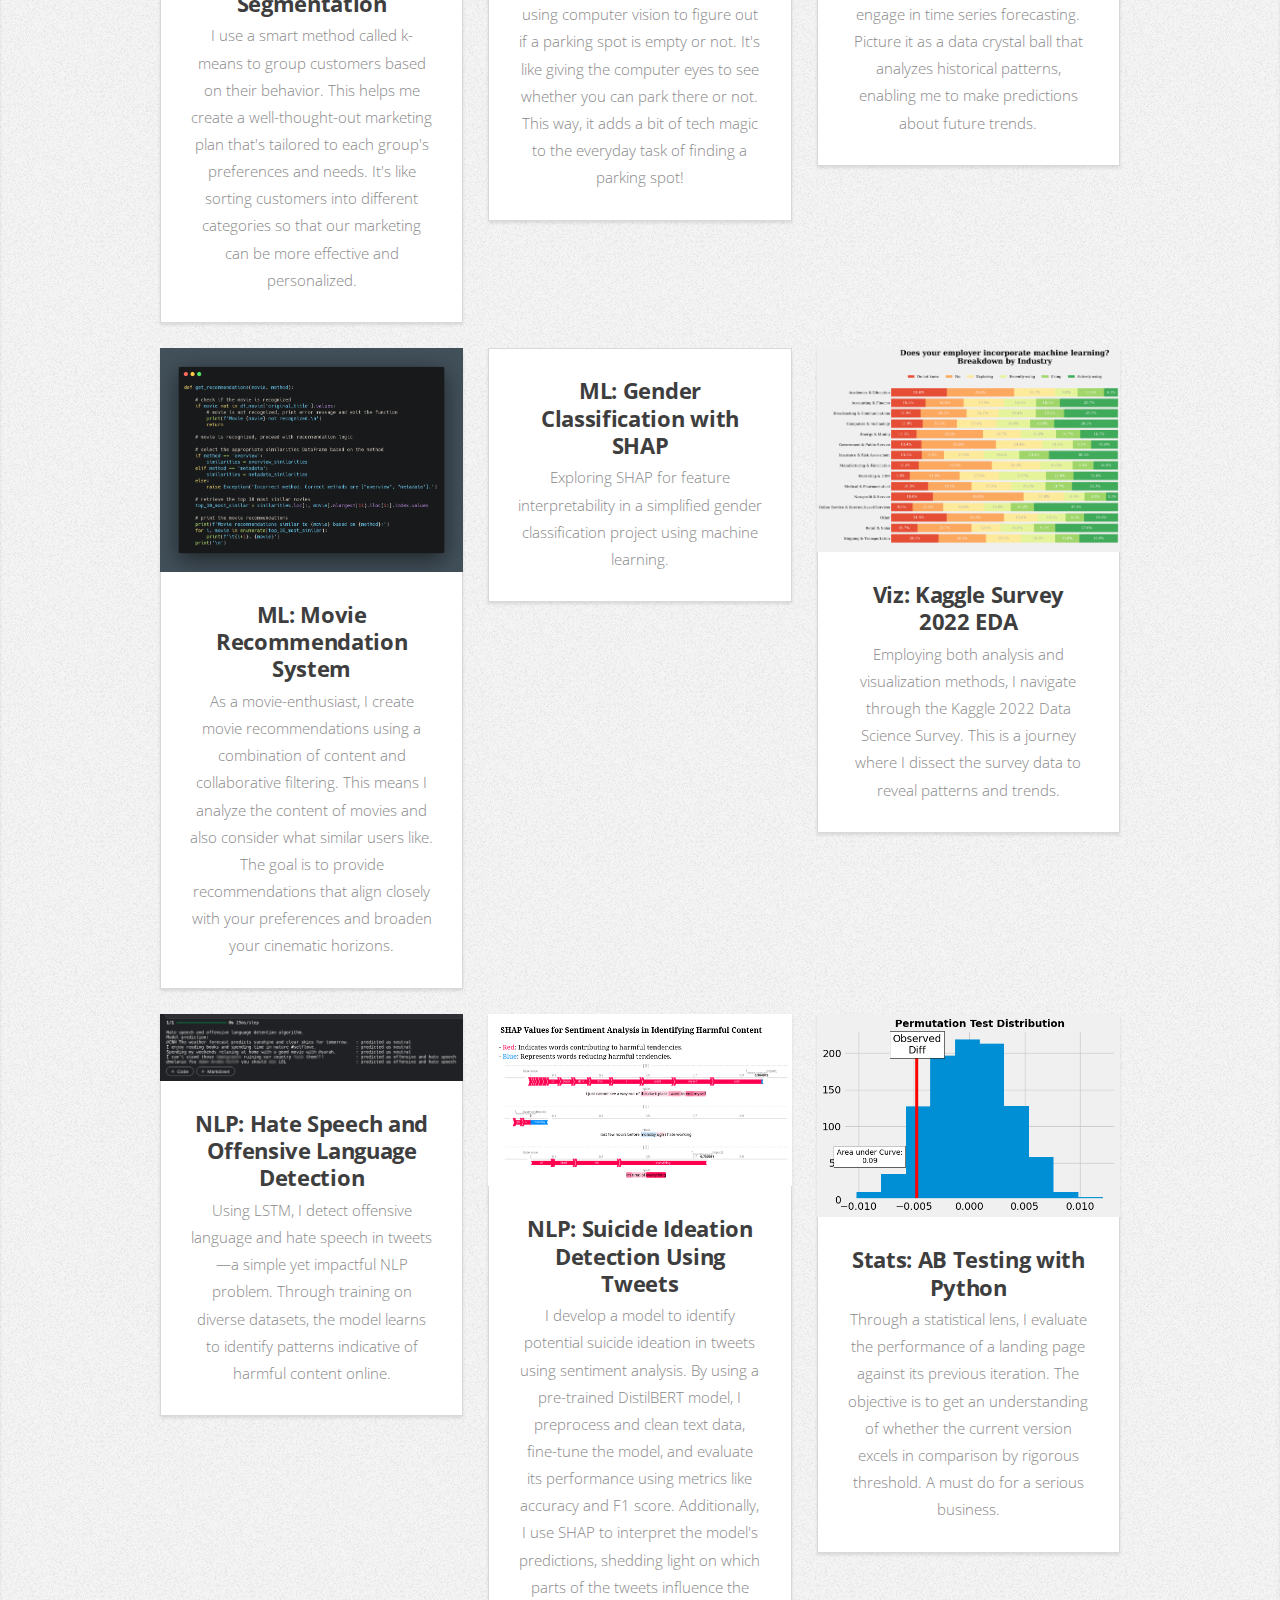
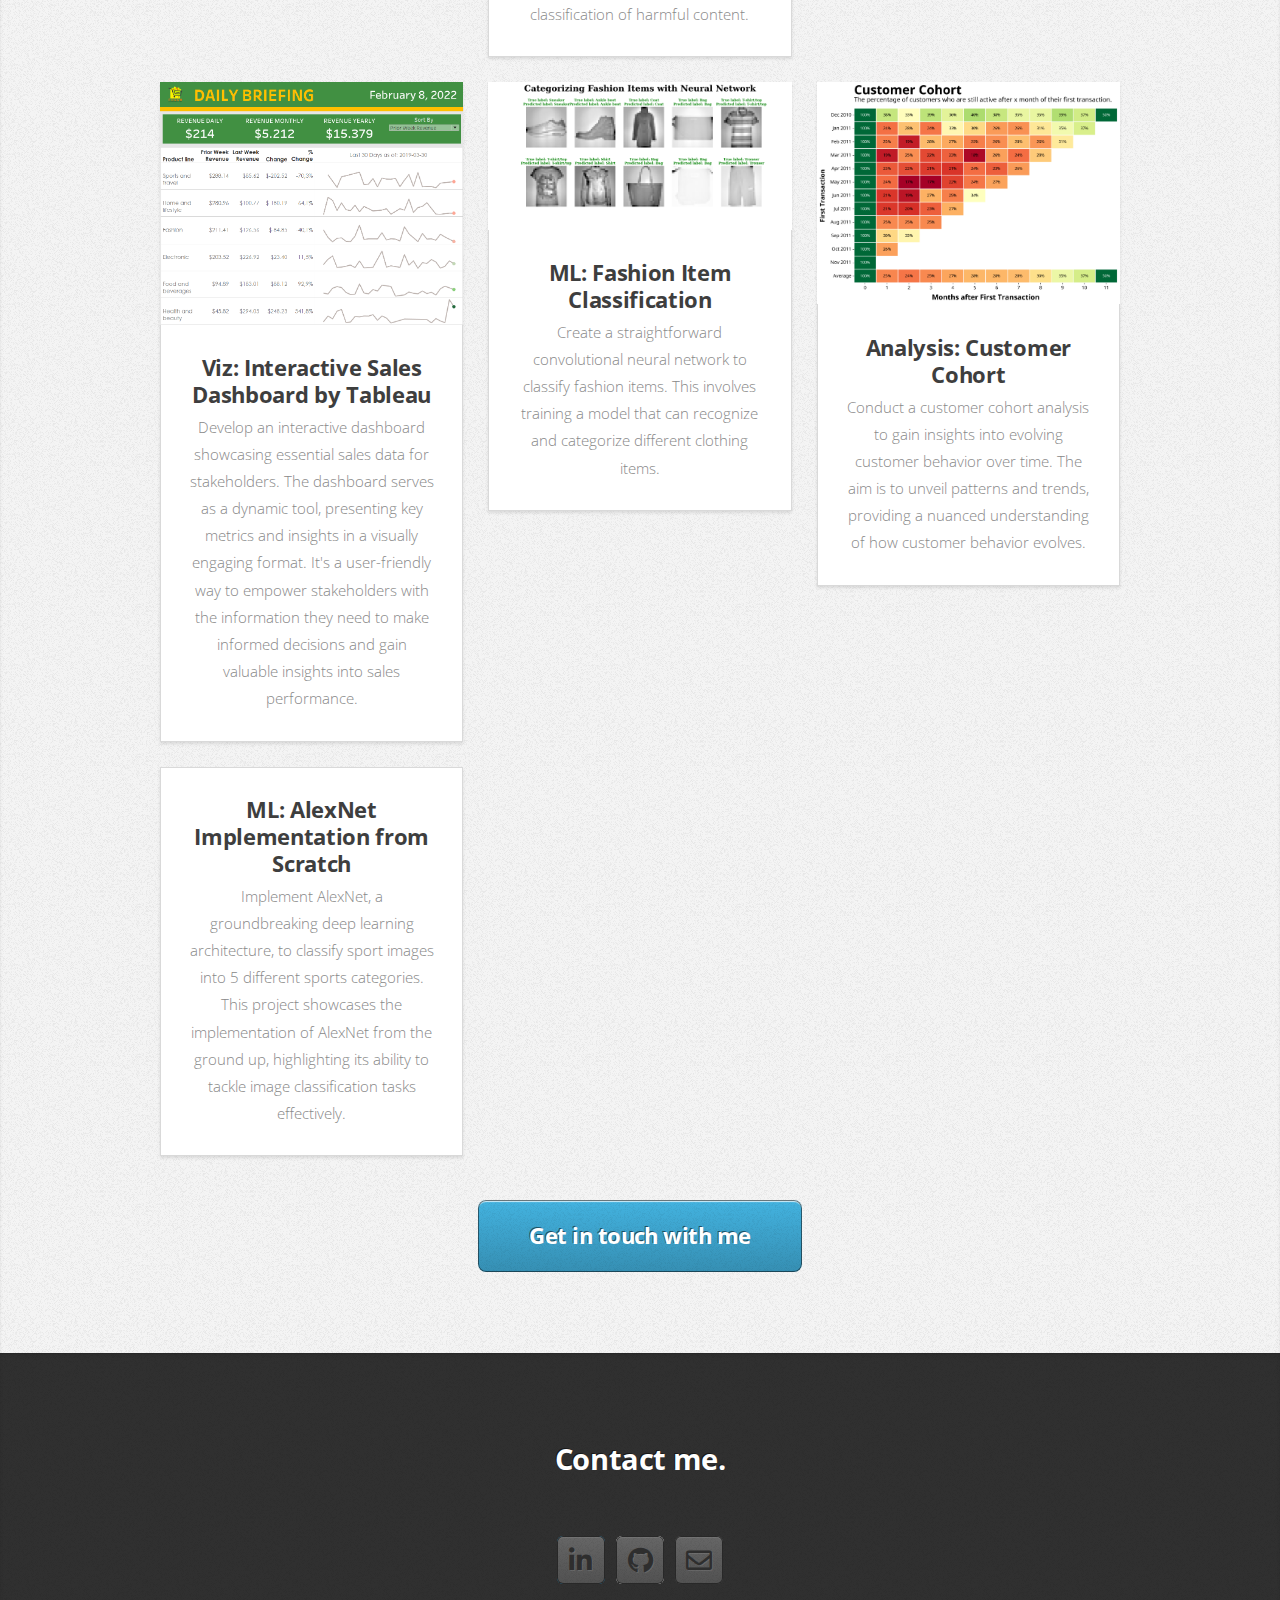
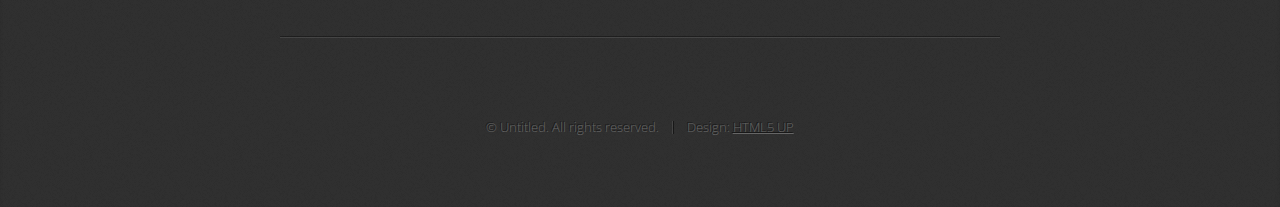
==== commit 9b2e69c1: "add suicide tweek project" ====
--- a/index.html
+++ b/index.html
@@ -54,9 +54,9 @@
 			<article id="work" class="wrapper style2">
 				<div class="container">
 					<header>
-						<p>
+						<!-- <p>
 							My family thinks that just because I program, I'm a hacker. Seriously, no, Mom.
-						</p>
+						</p> -->
 						<div style="margin-bottom: 20px;"></div> 
 						<h2>Here's what I actually do.</h2>
 					</header>
@@ -108,9 +108,9 @@
 			<article id="portfolio" class="wrapper style3">
 				<div class="container">
 					<header>
-						<p>
+						<!-- <p>
 							All those jargons and you still don't know what I do?
-						</p>
+						</p> -->
 						<div style="margin-bottom: 20px;"></div> 
 						<h2>Here’s some stuff I made.</h2>
 					</header>
@@ -320,6 +320,22 @@
 								</h3>
 								<p>
 									Using LSTM, I detect offensive language and hate speech in tweets—a simple yet impactful NLP problem. Through training on diverse datasets, the model learns to identify patterns indicative of harmful content online.
+								</p>
+							</article>
+						</div>
+						<!-- one project -->
+						<div class="col-4 col-6-medium col-12-small">
+							<article class="box style2">
+								<a href="https://github.com/danjelito/suicidal-tendency-from-tweet" class="image featured">
+									<img src="images/projects/suicide-tweet.png" alt="" />
+								</a>
+								<h3>
+									<a href="https://github.com/danjelito/suicidal-tendency-from-tweet">
+										NLP: Suicide Ideation Detection Using Tweets
+									</a>
+								</h3>
+								<p>
+									I develop a model to identify potential suicide ideation in tweets using sentiment analysis. By using a pre-trained DistilBERT model, I preprocess and clean text data, fine-tune the model, and evaluate its performance using metrics like accuracy and F1 score. Additionally, I use SHAP to interpret the model's predictions, shedding light on which parts of the tweets influence the classification of harmful content. 
 								</p>
 							</article>
 						</div>
@@ -415,9 +431,9 @@
 			<article id="contact" class="wrapper style4">
 				<div class="container medium">
 					<header>
-						<p>
+						<!-- <p>
 							Seems like you want to talk.
-						</p>
+						</p> -->
 						<div style="margin-bottom: 20px;"></div> 
 						<h2>Contact me.</h2>
 					</header>
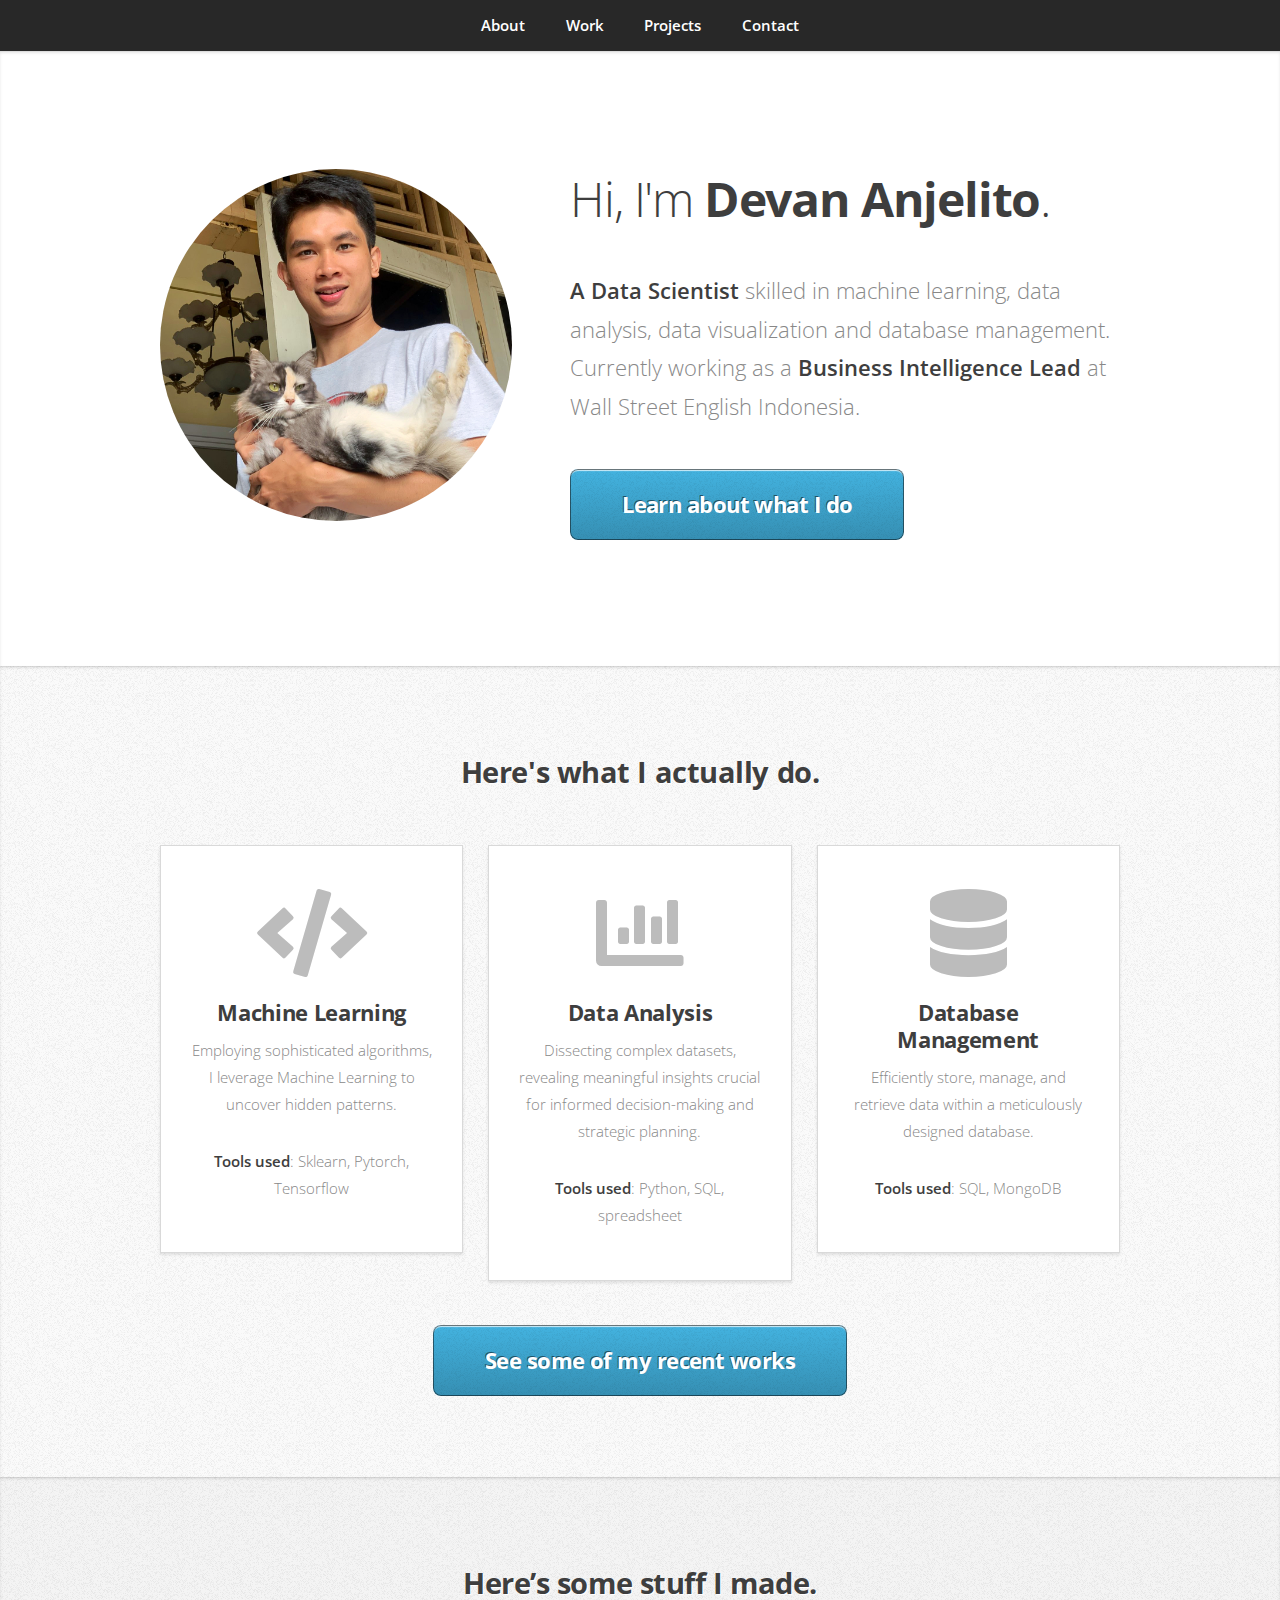
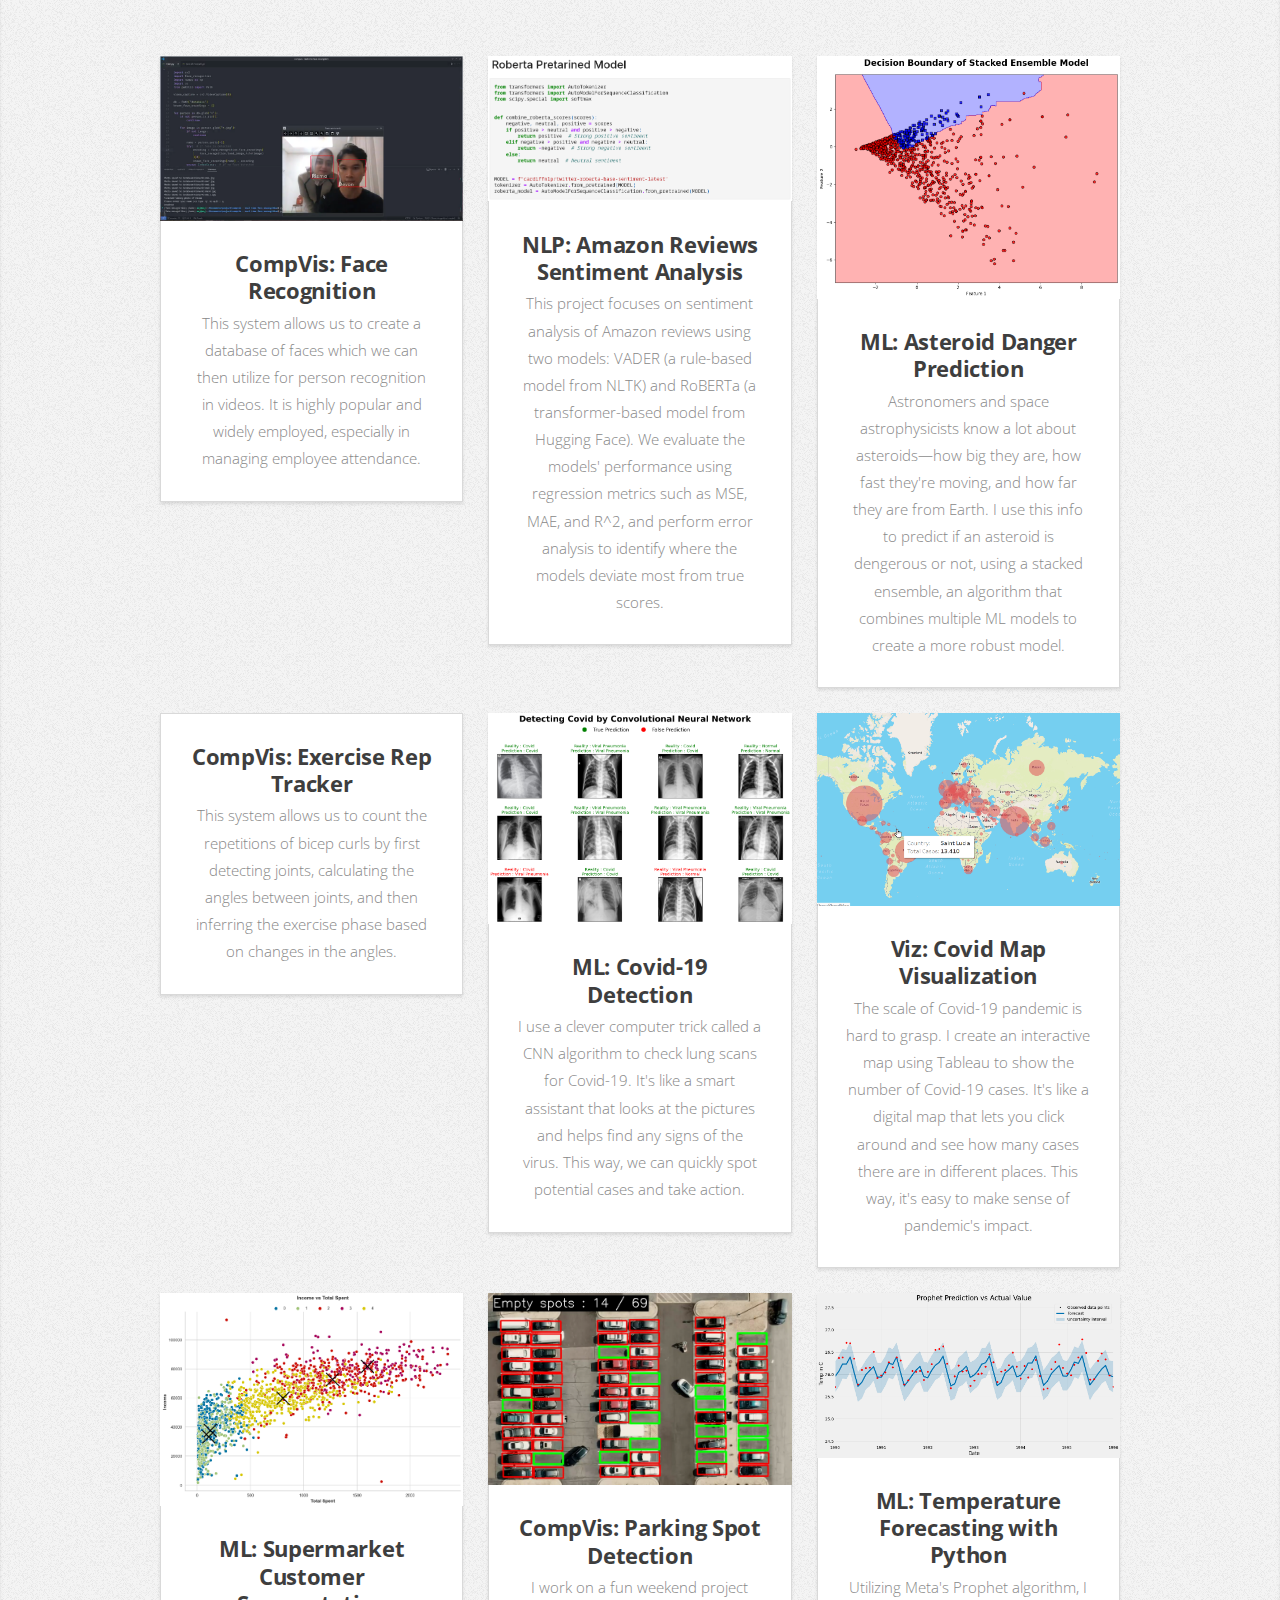
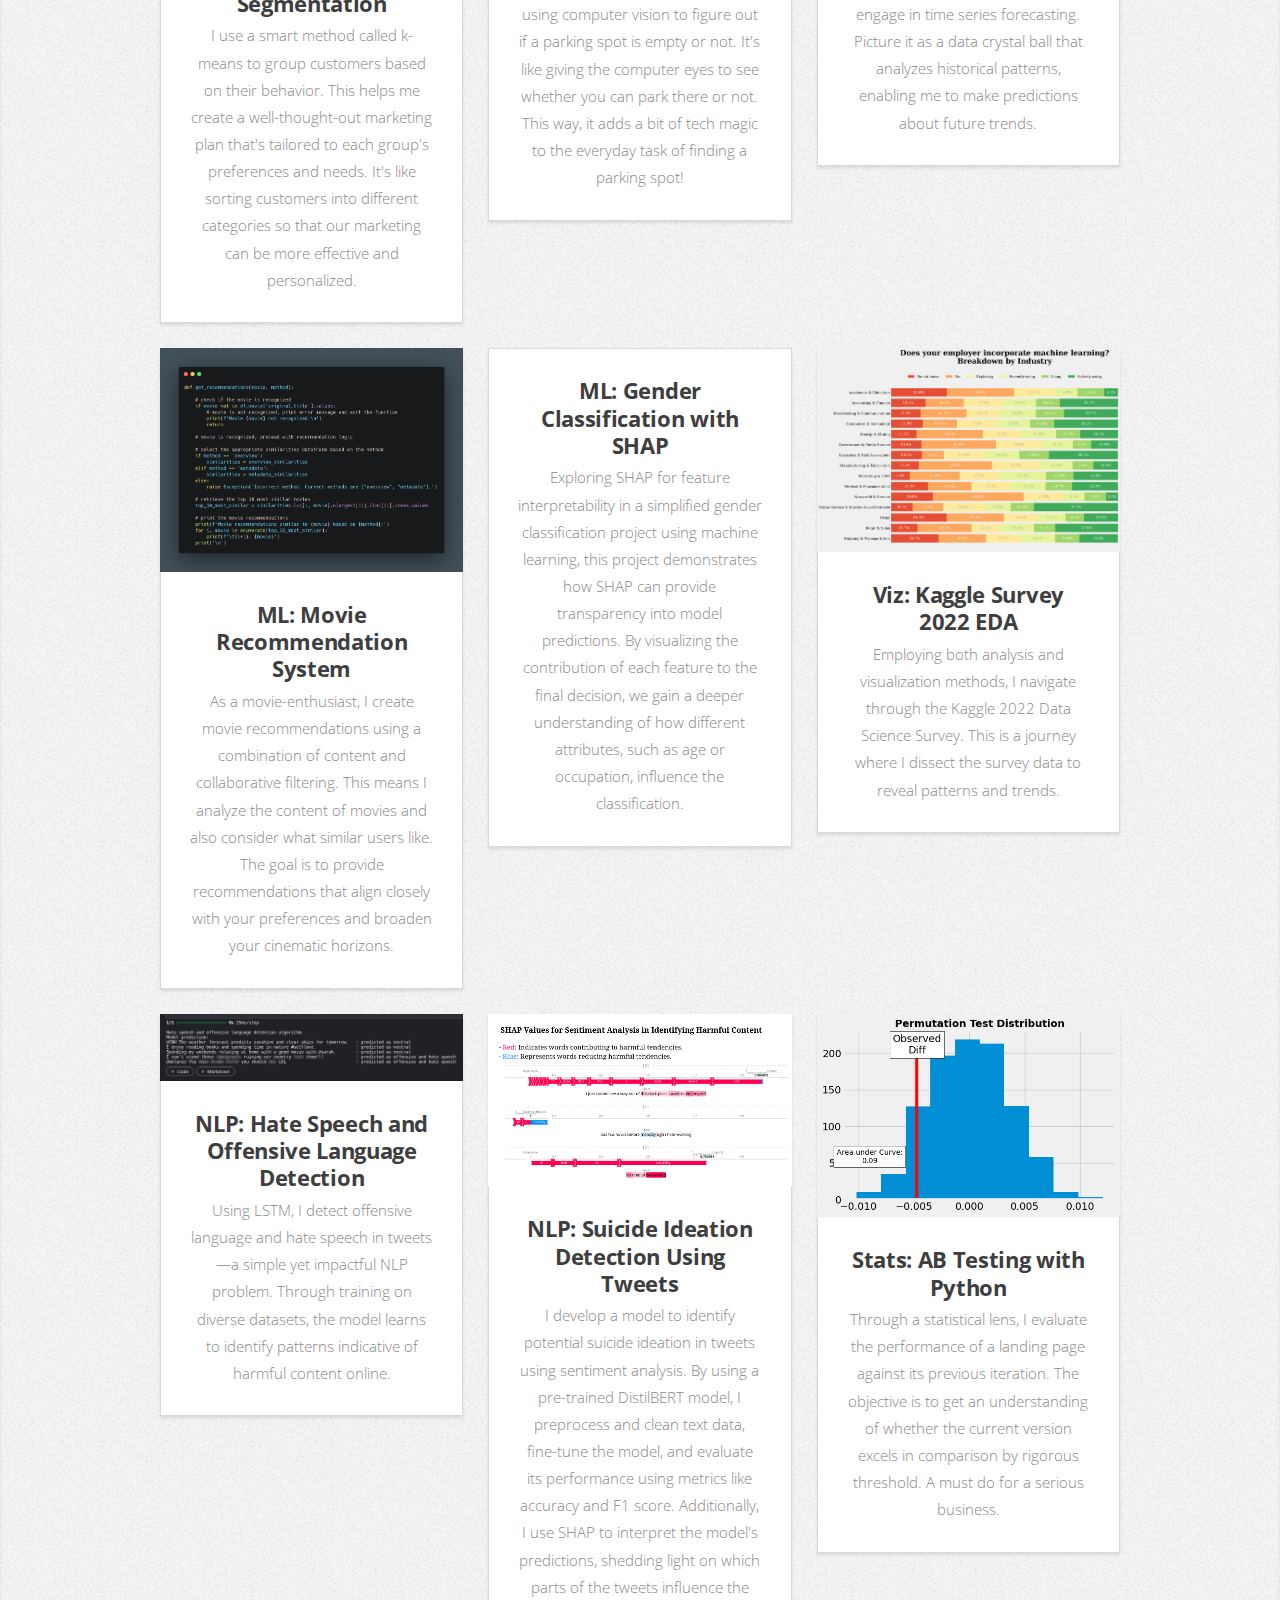
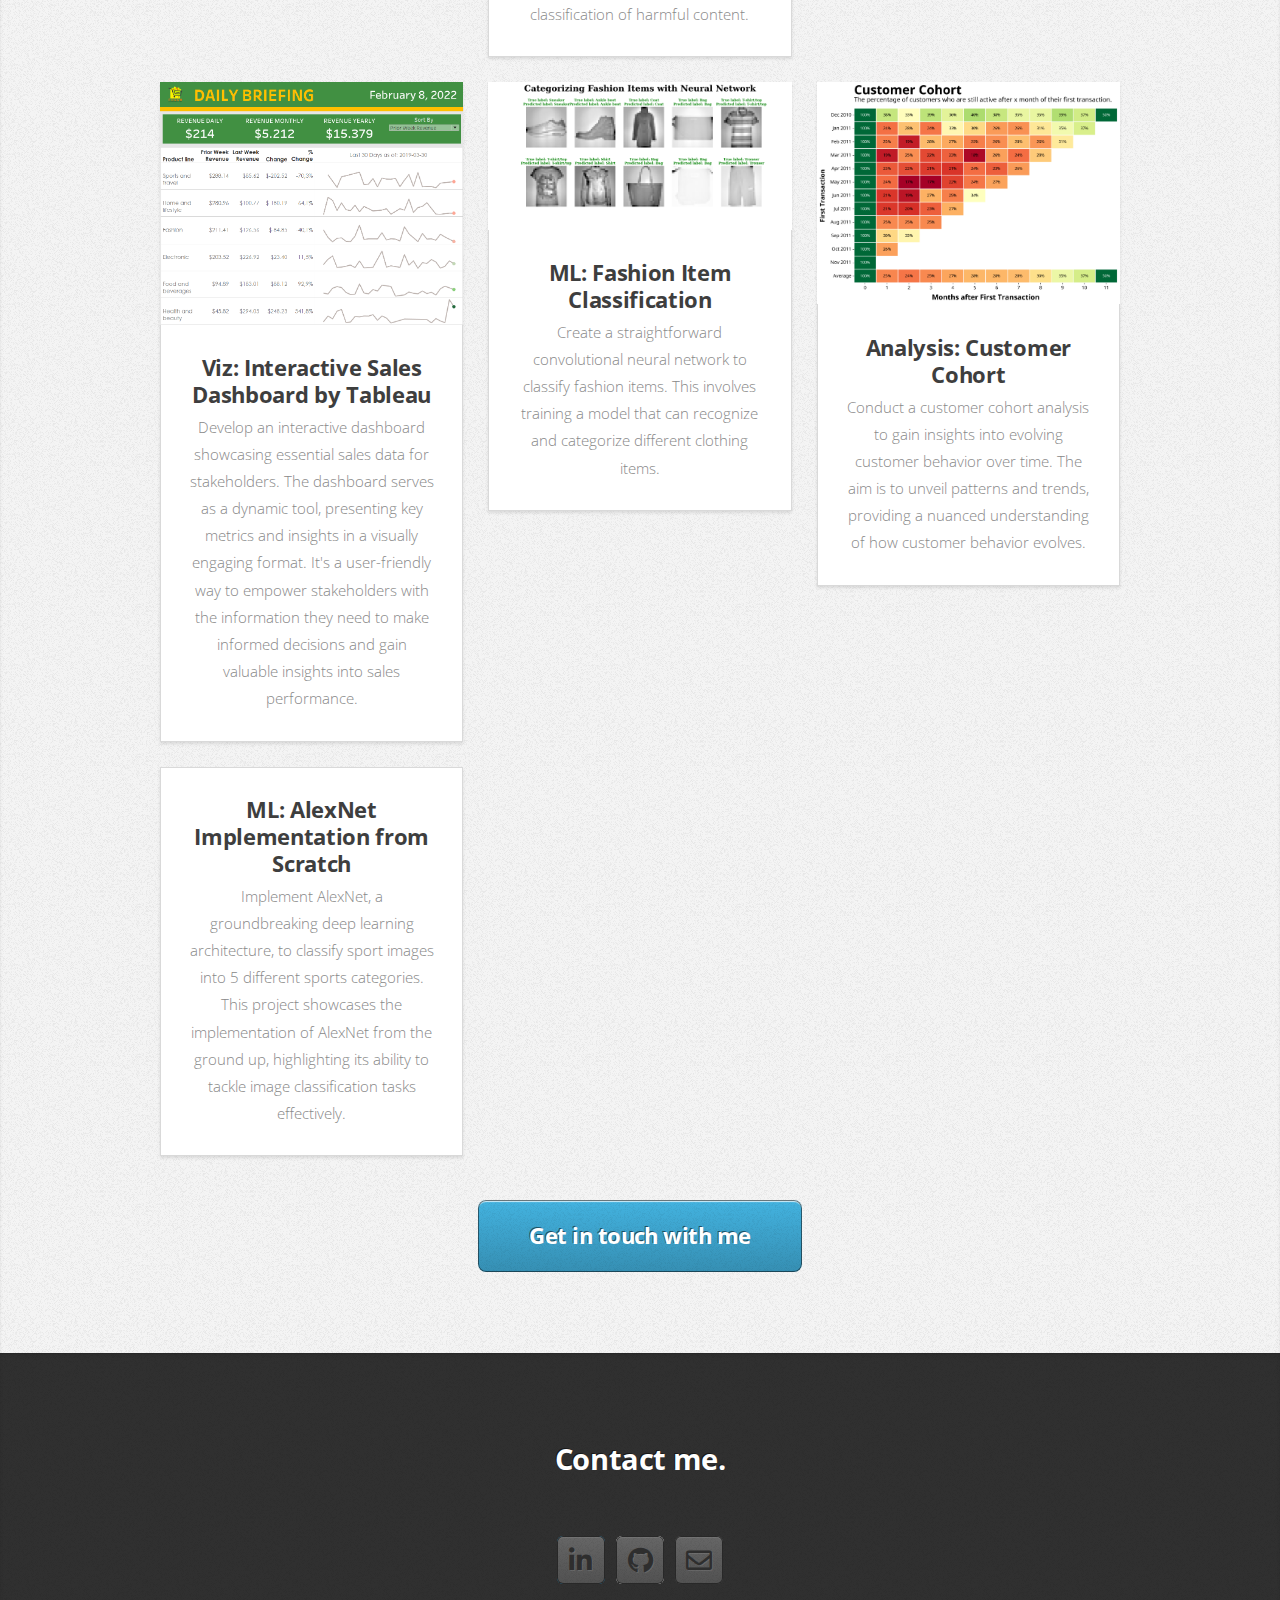
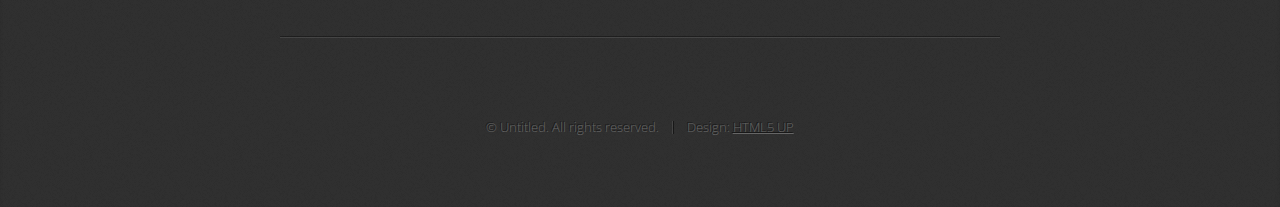
==== commit 5cc99fb6: "fix description for gender clf project" ====
--- a/index.html
+++ b/index.html
@@ -287,7 +287,7 @@
 									</a>
 								</h3>
 								<p>
-									Exploring SHAP for feature interpretability in a simplified gender classification project using machine learning.
+									Exploring SHAP for feature interpretability in a simplified gender classification project using machine learning, this project demonstrates how SHAP can provide transparency into model predictions. By visualizing the contribution of each feature to the final decision, we gain a deeper understanding of how different attributes, such as age or occupation, influence the classification. 
 								</p>
 							</article>
 						</div>
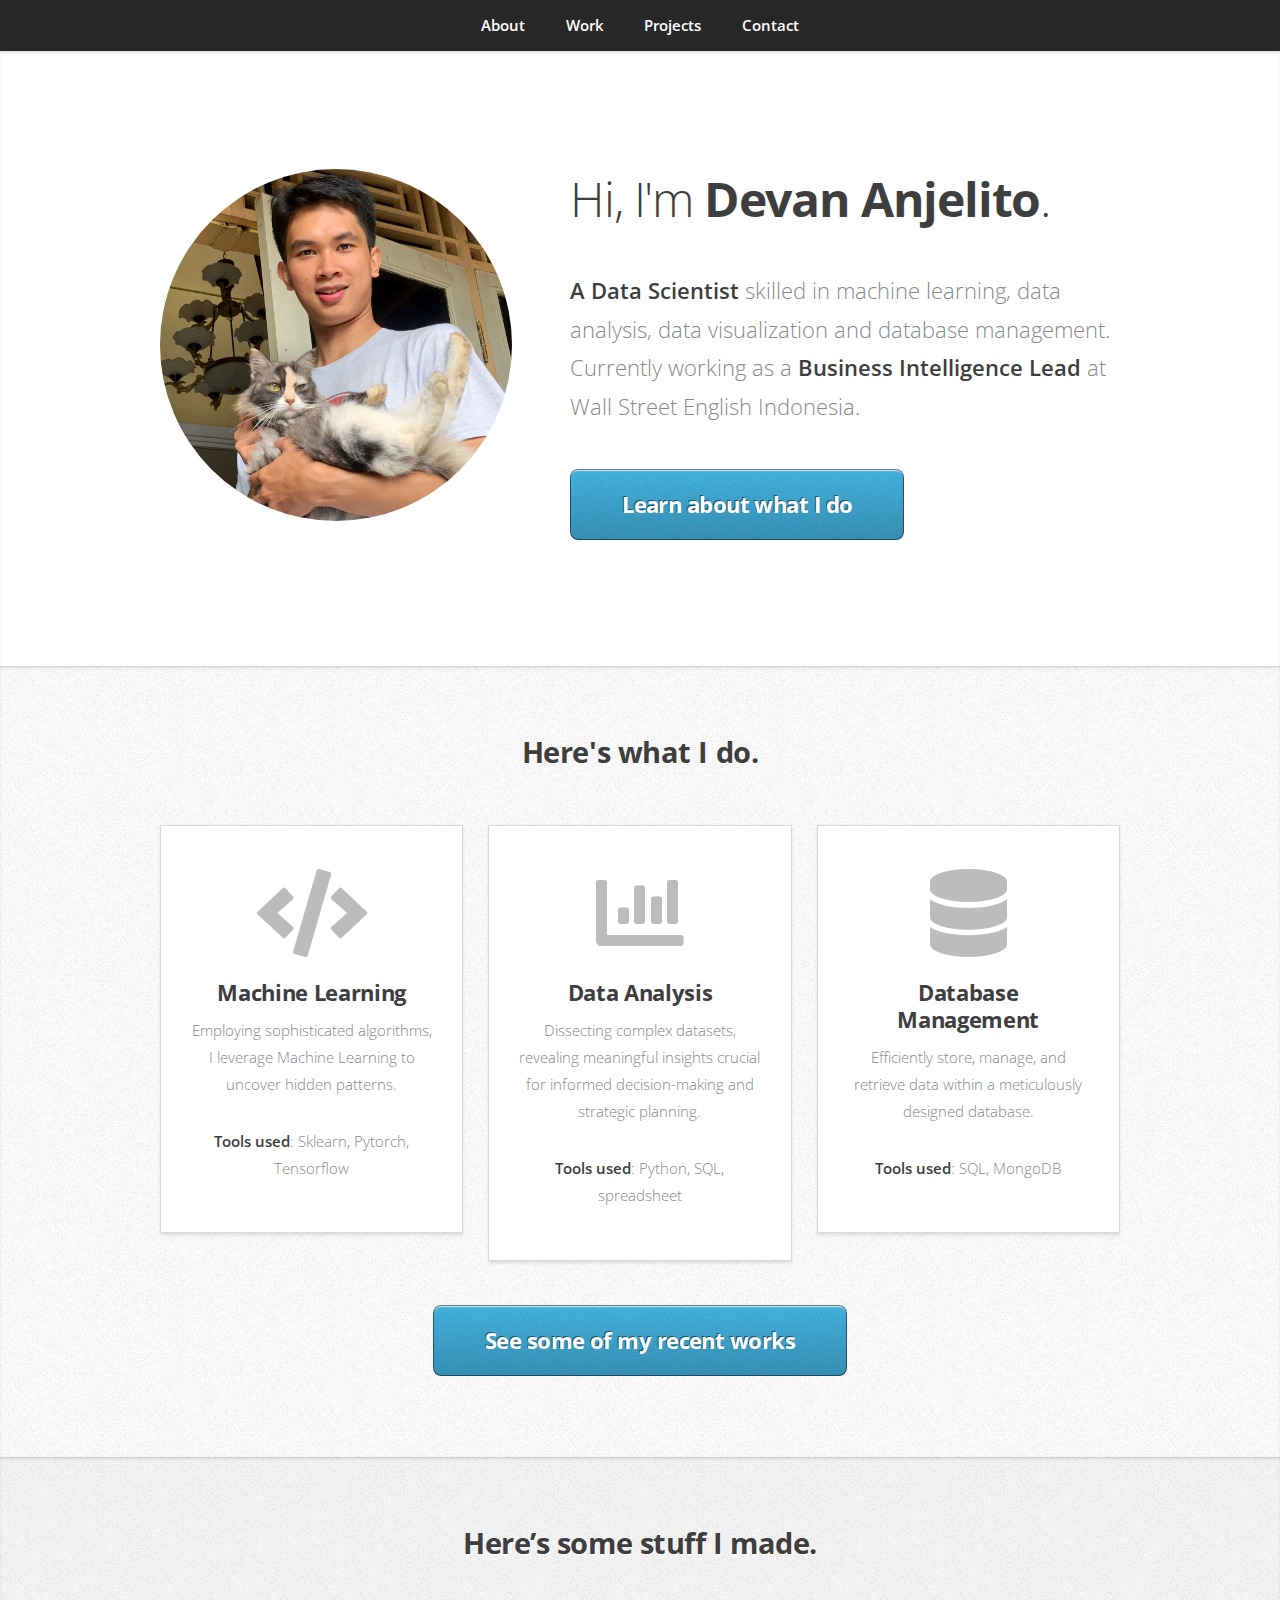
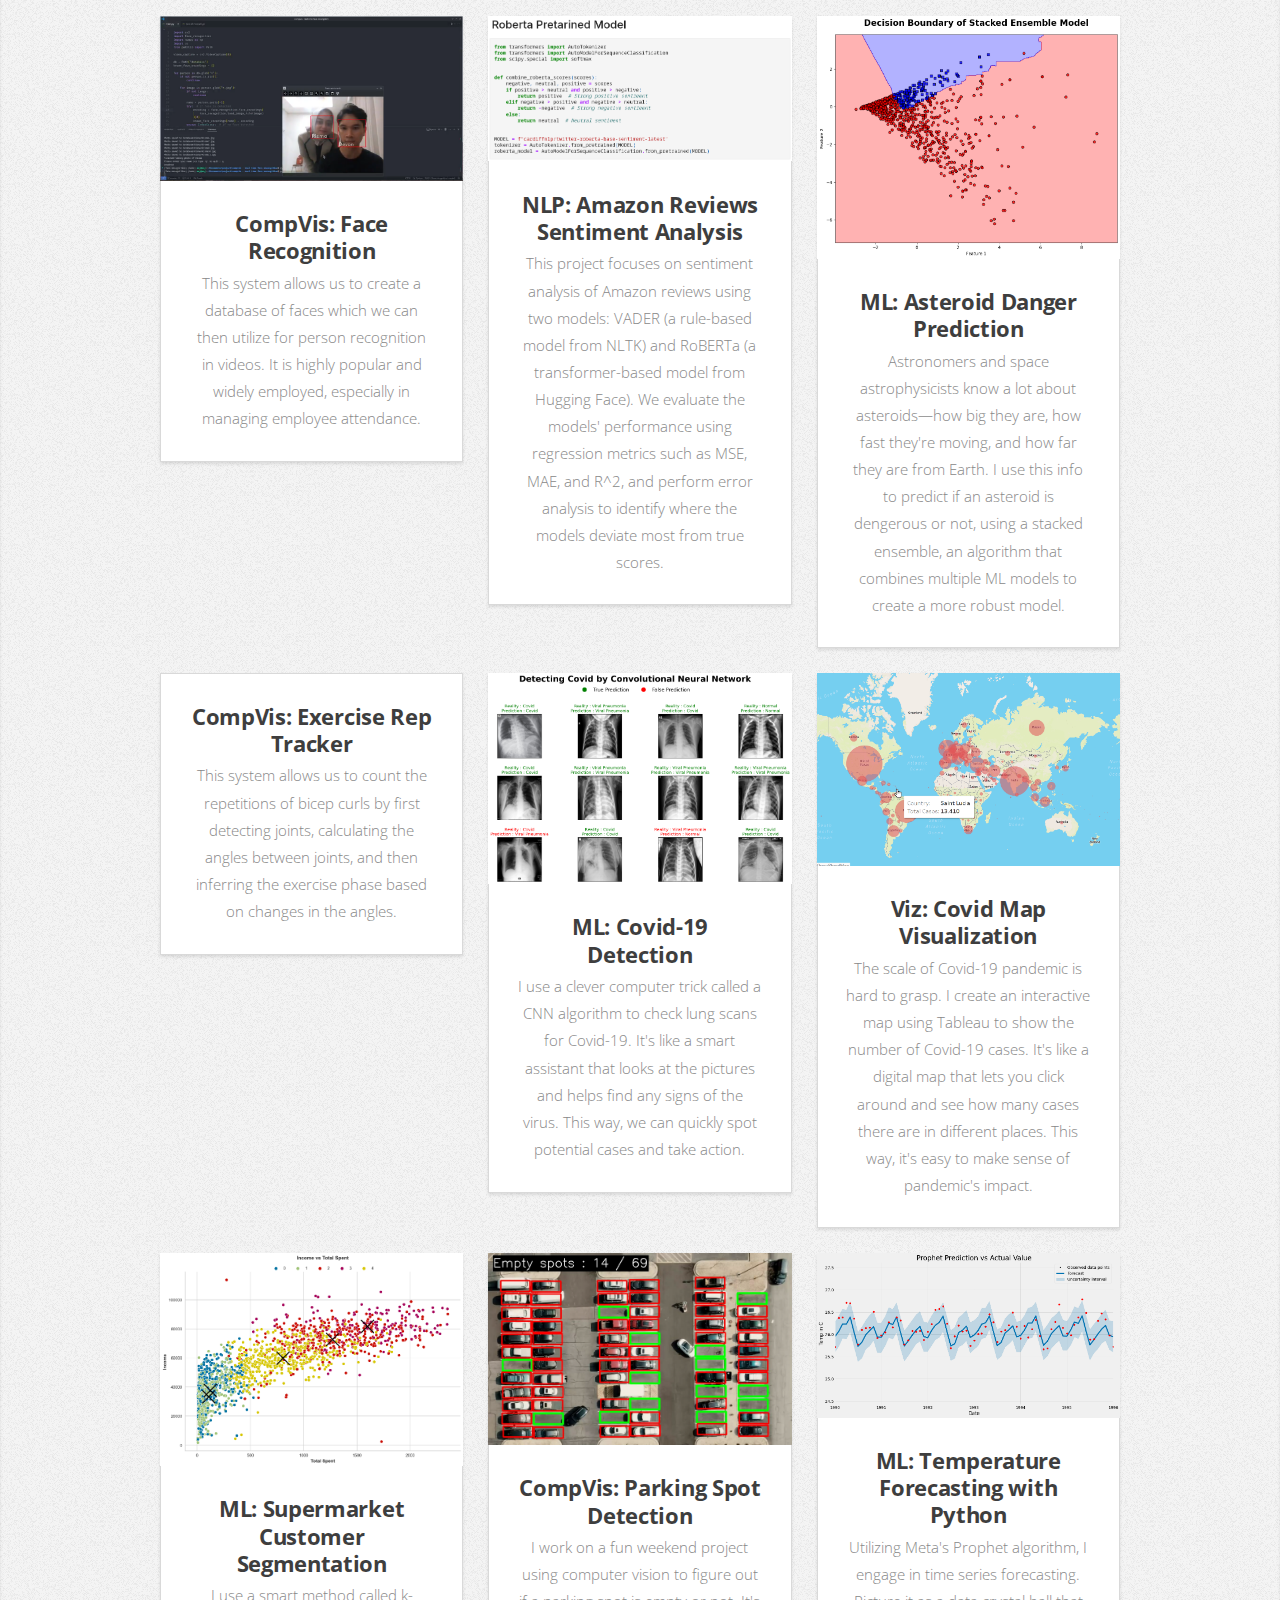
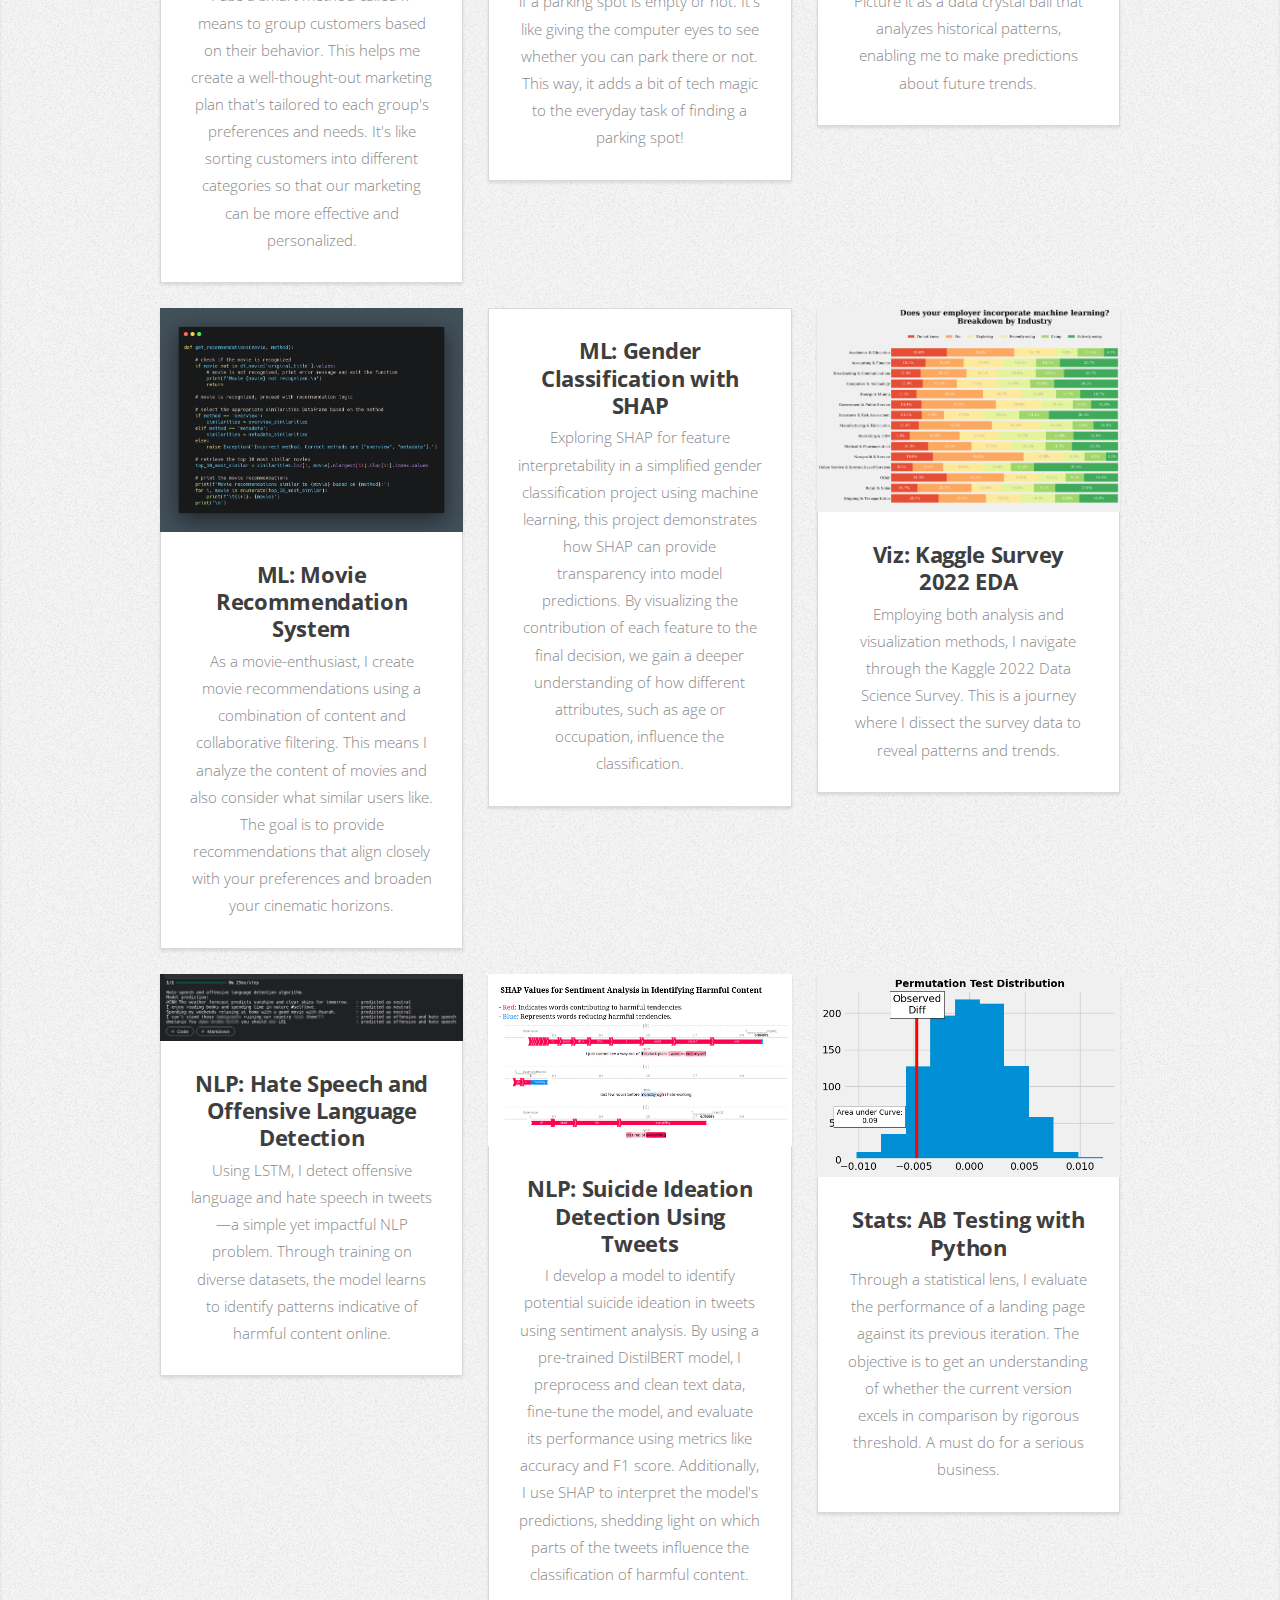
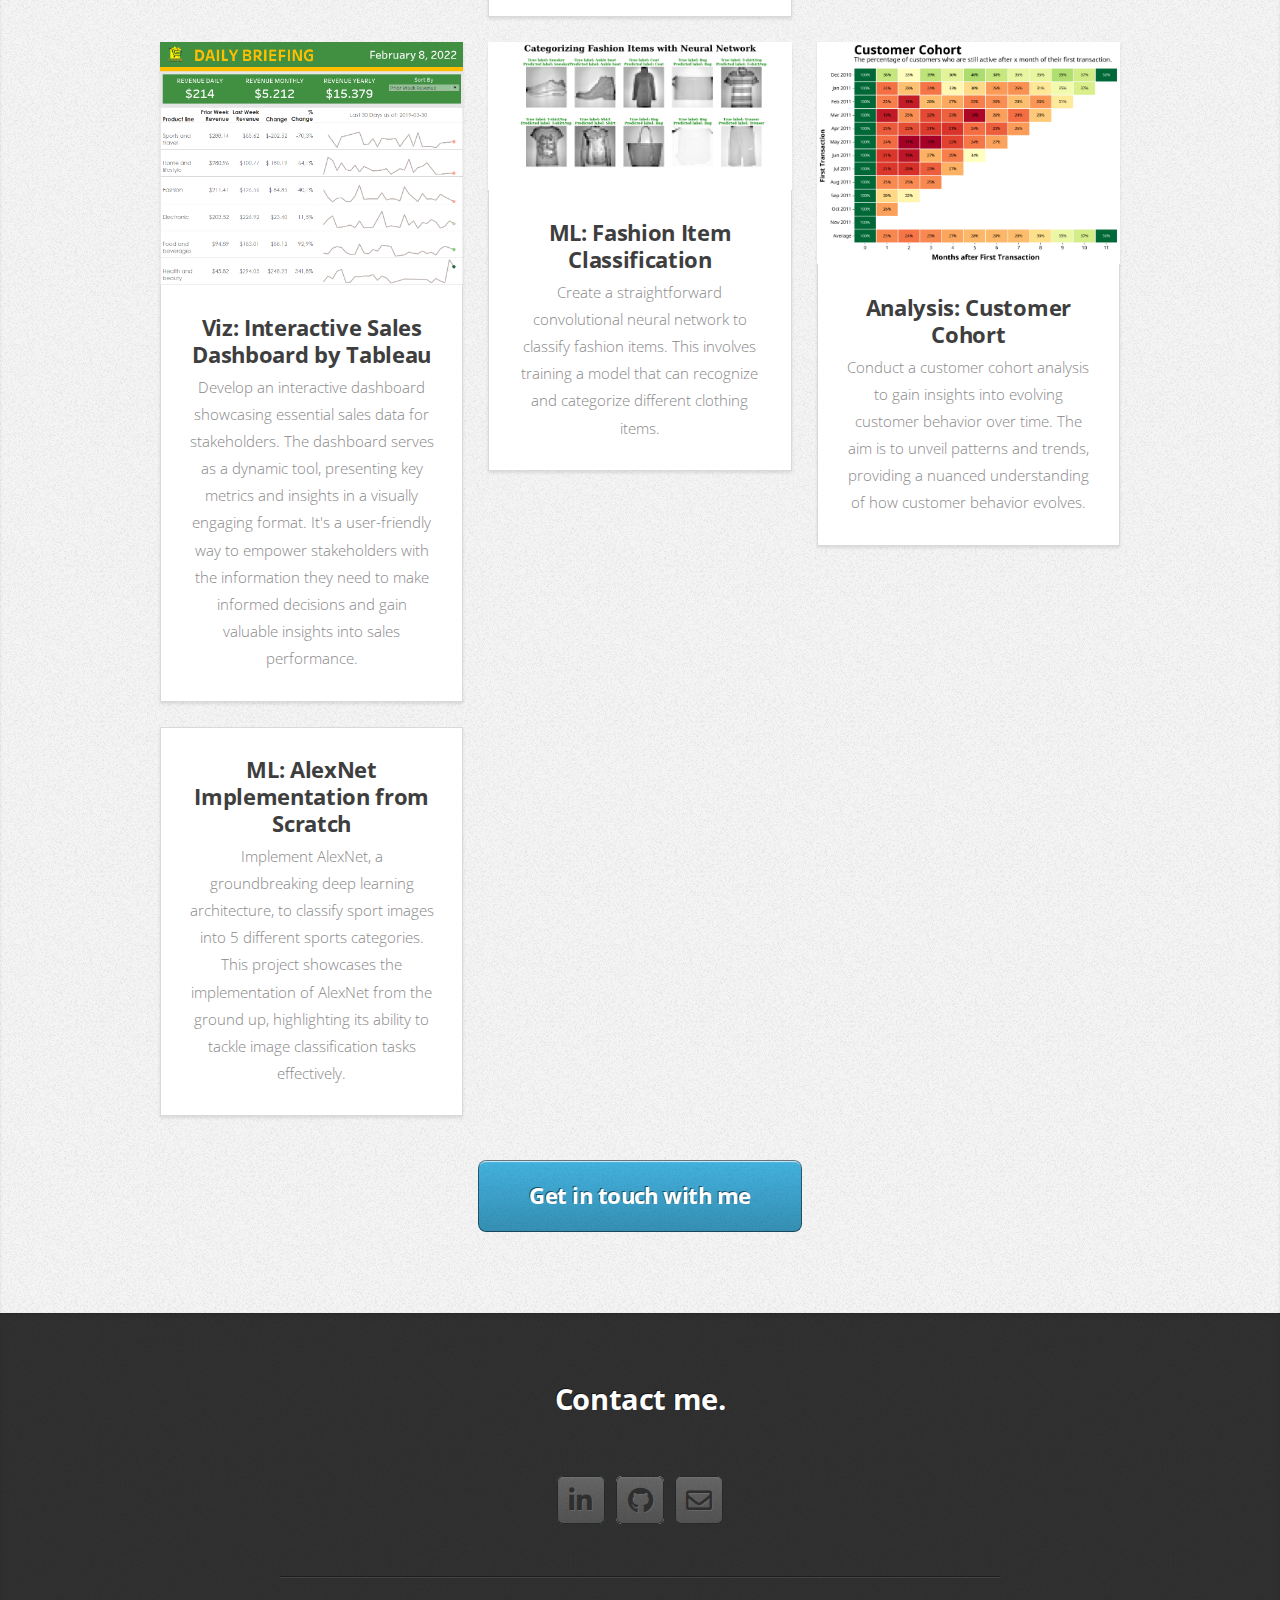
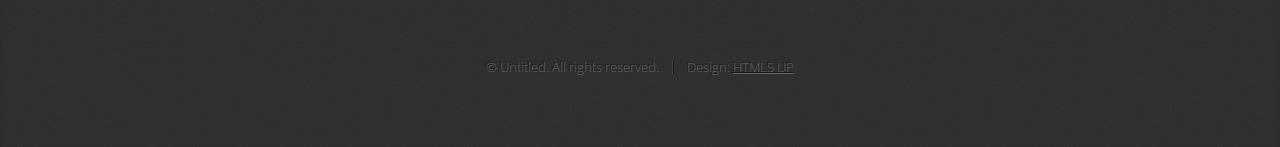
==== commit cb326b0a: "fix spacing between sections" ====
--- a/index.html
+++ b/index.html
@@ -57,8 +57,8 @@
 						<!-- <p>
 							My family thinks that just because I program, I'm a hacker. Seriously, no, Mom.
 						</p> -->
-						<div style="margin-bottom: 20px;"></div> 
-						<h2>Here's what I actually do.</h2>
+						<!-- <div style="margin-bottom: 20px;"></div>  -->
+						<h2>Here's what I do.</h2>
 					</header>
 					<div class="row aln-center">
 						<div class="col-4 col-6-medium col-12-small">
@@ -111,7 +111,7 @@
 						<!-- <p>
 							All those jargons and you still don't know what I do?
 						</p> -->
-						<div style="margin-bottom: 20px;"></div> 
+						<!-- <div style="margin-bottom: 20px;"></div>  -->
 						<h2>Here’s some stuff I made.</h2>
 					</header>
 					<div class="row">
@@ -434,7 +434,7 @@
 						<!-- <p>
 							Seems like you want to talk.
 						</p> -->
-						<div style="margin-bottom: 20px;"></div> 
+						<!-- <div style="margin-bottom: 20px;"></div>  -->
 						<h2>Contact me.</h2>
 					</header>
 					<div class="row">
